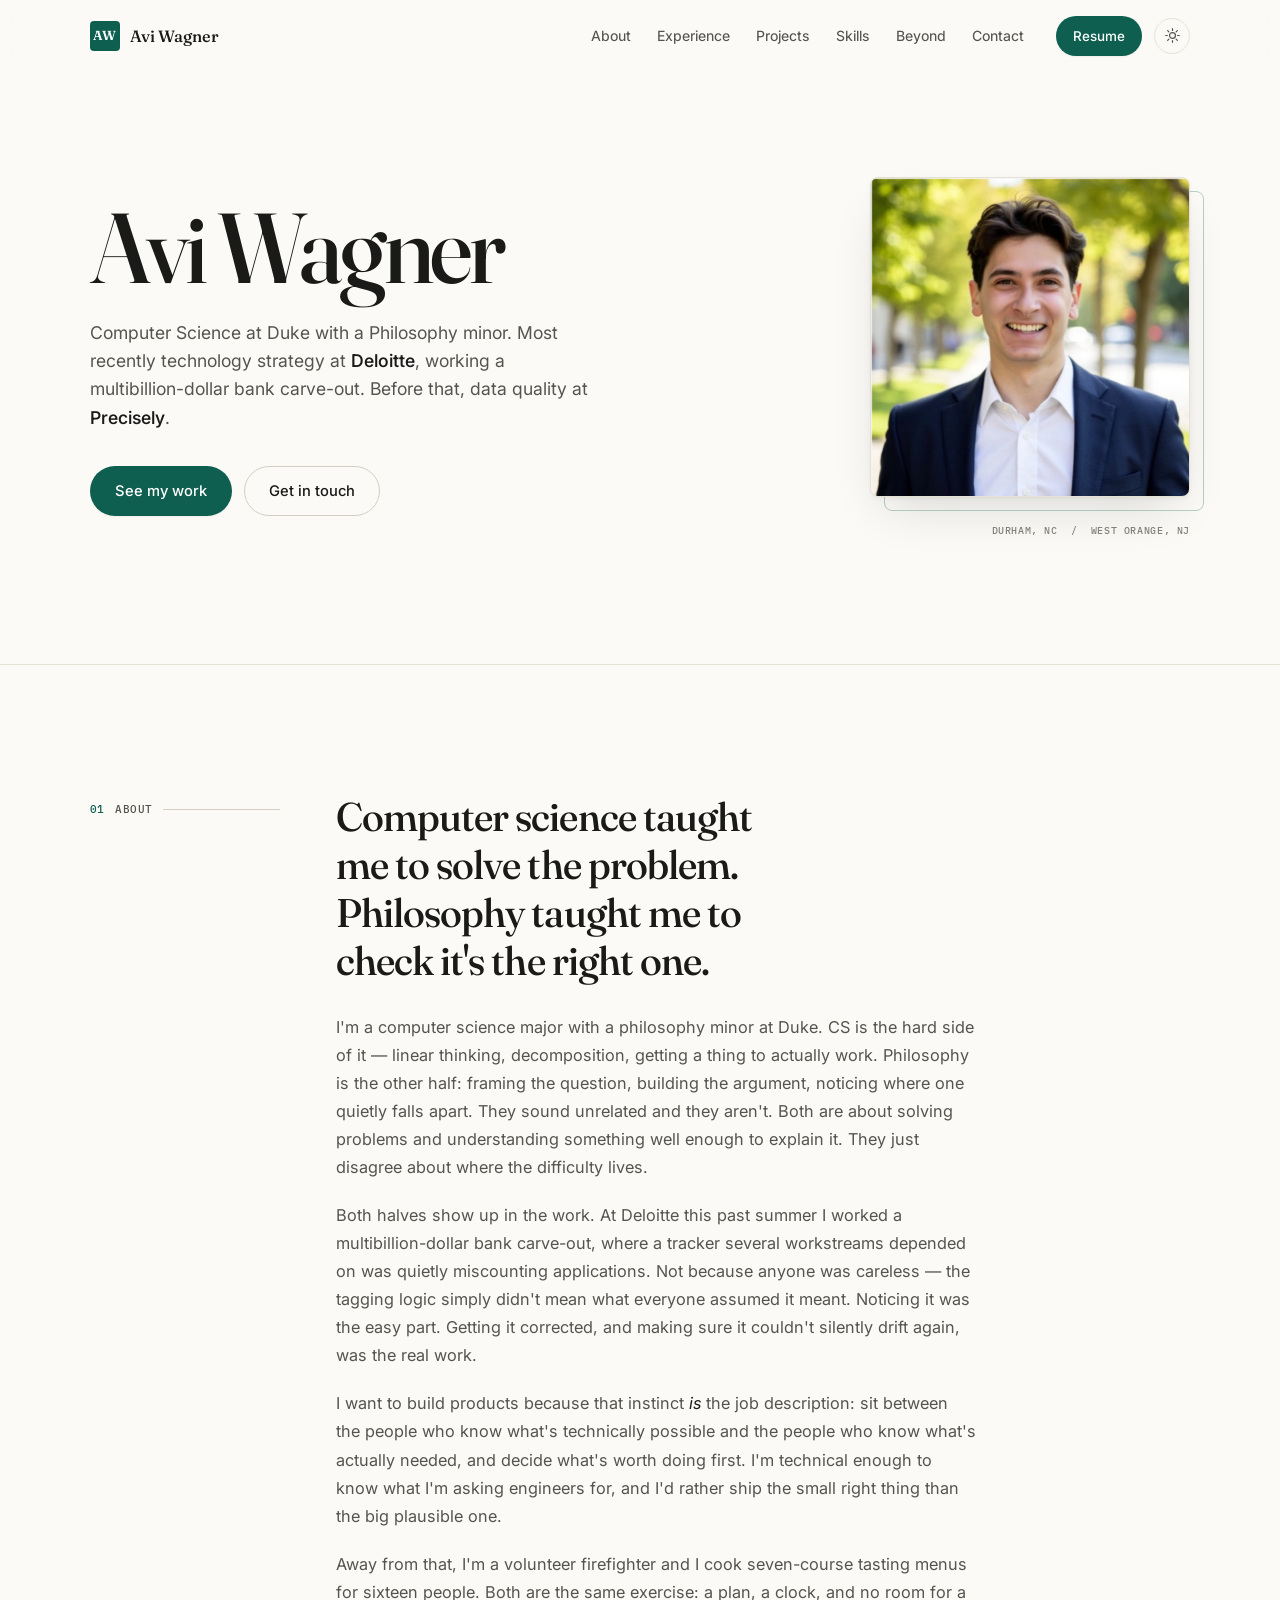
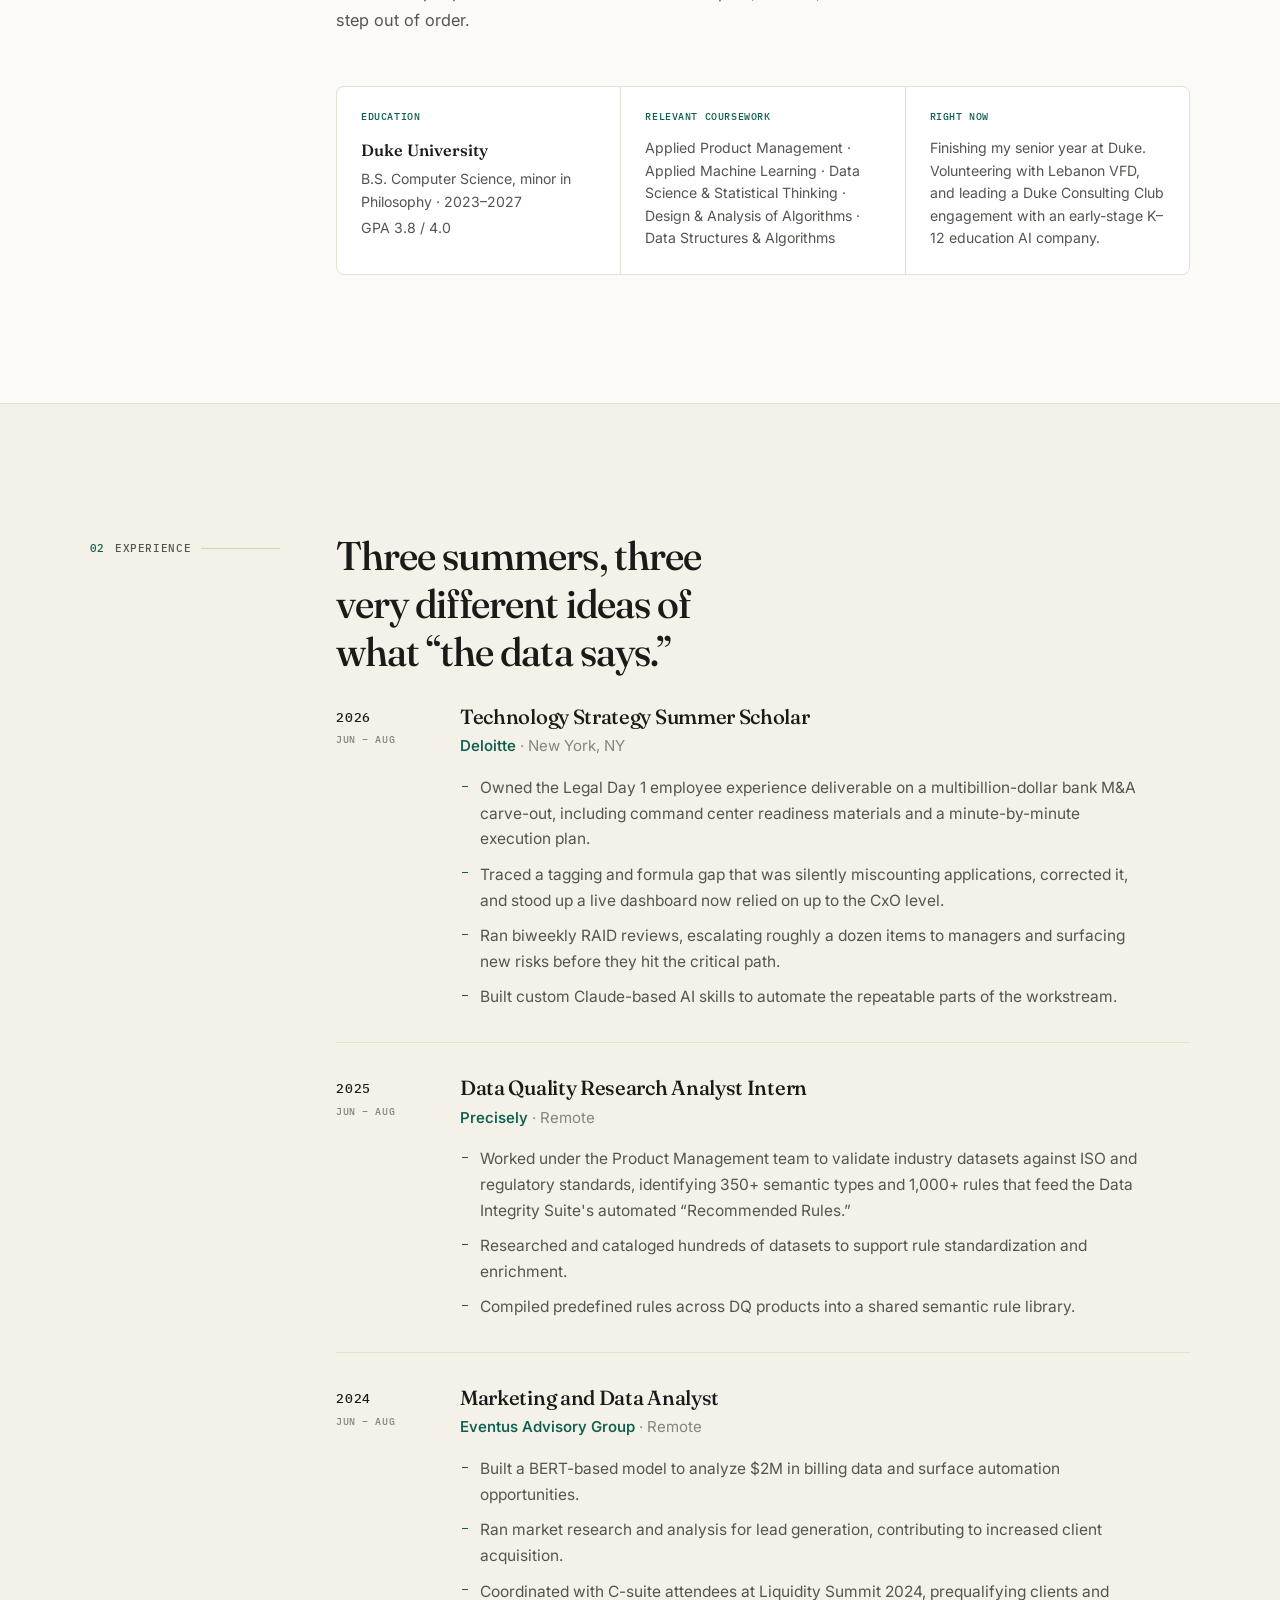
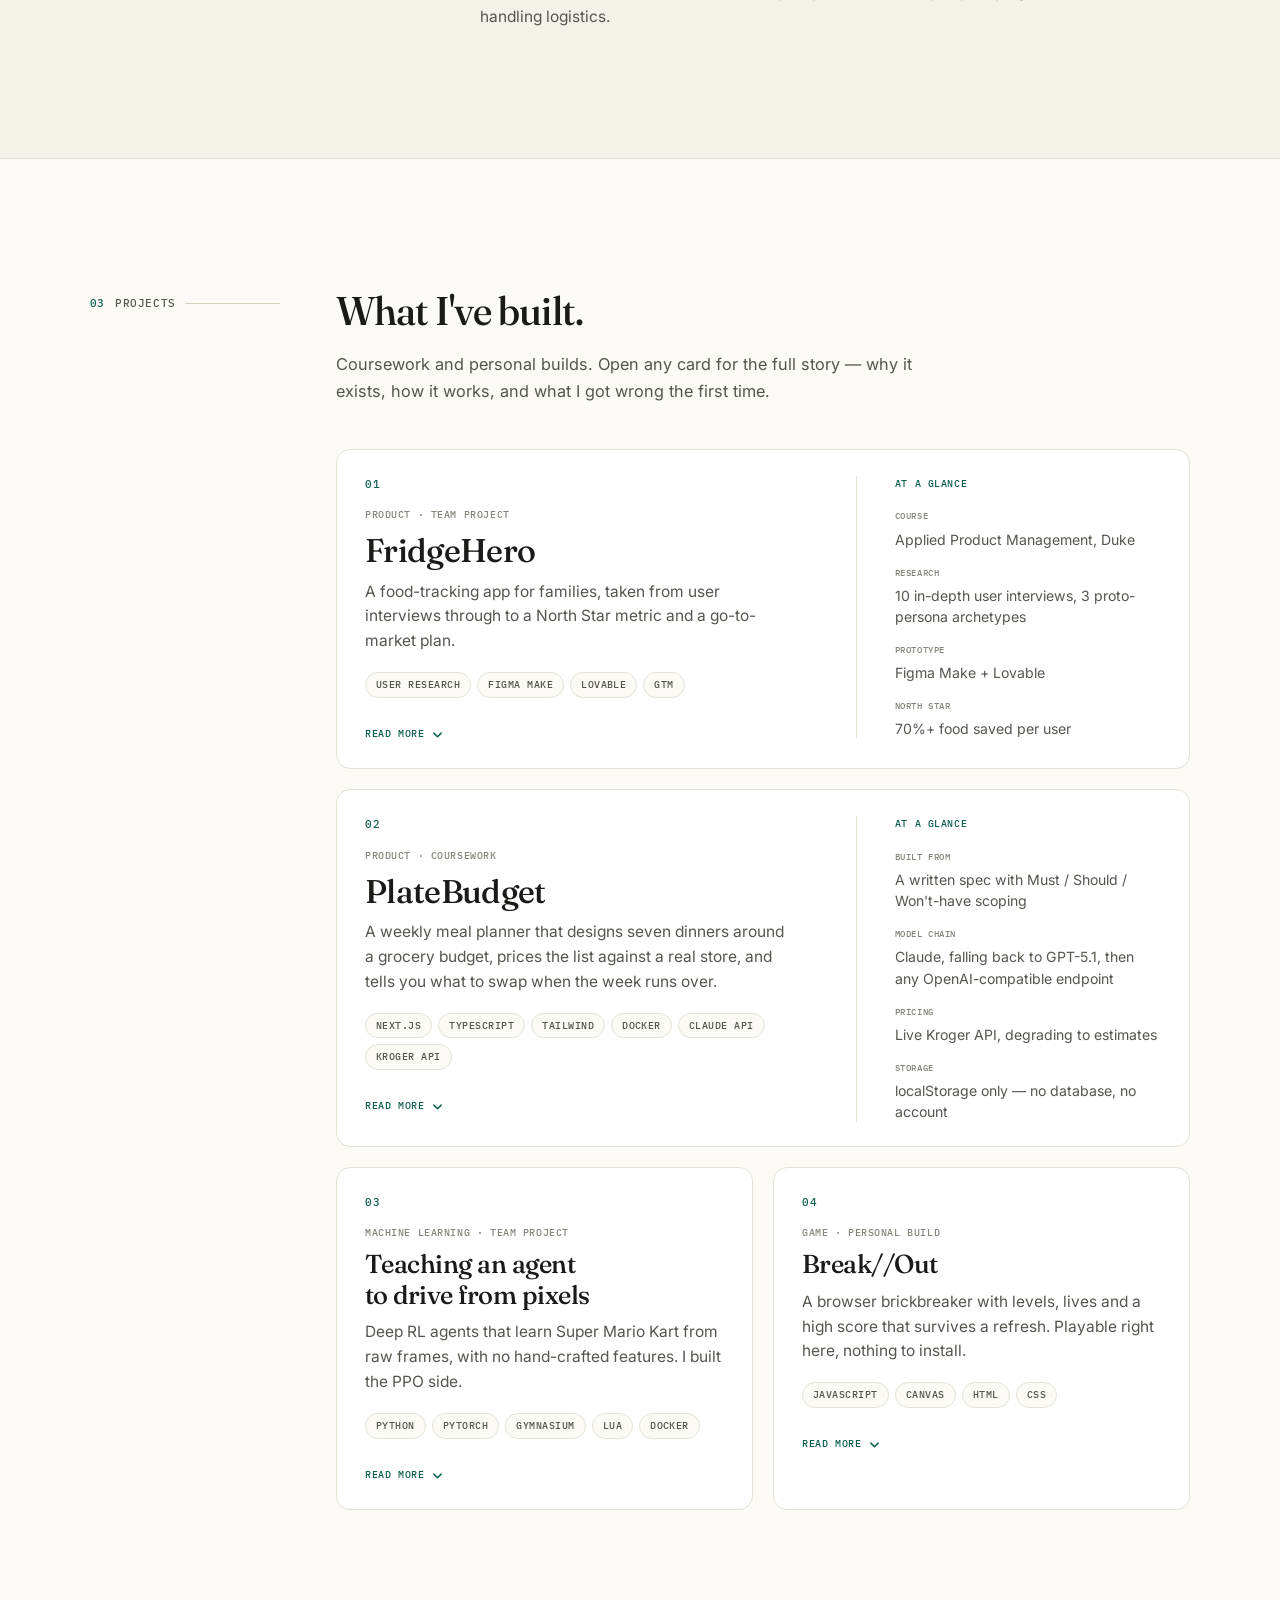
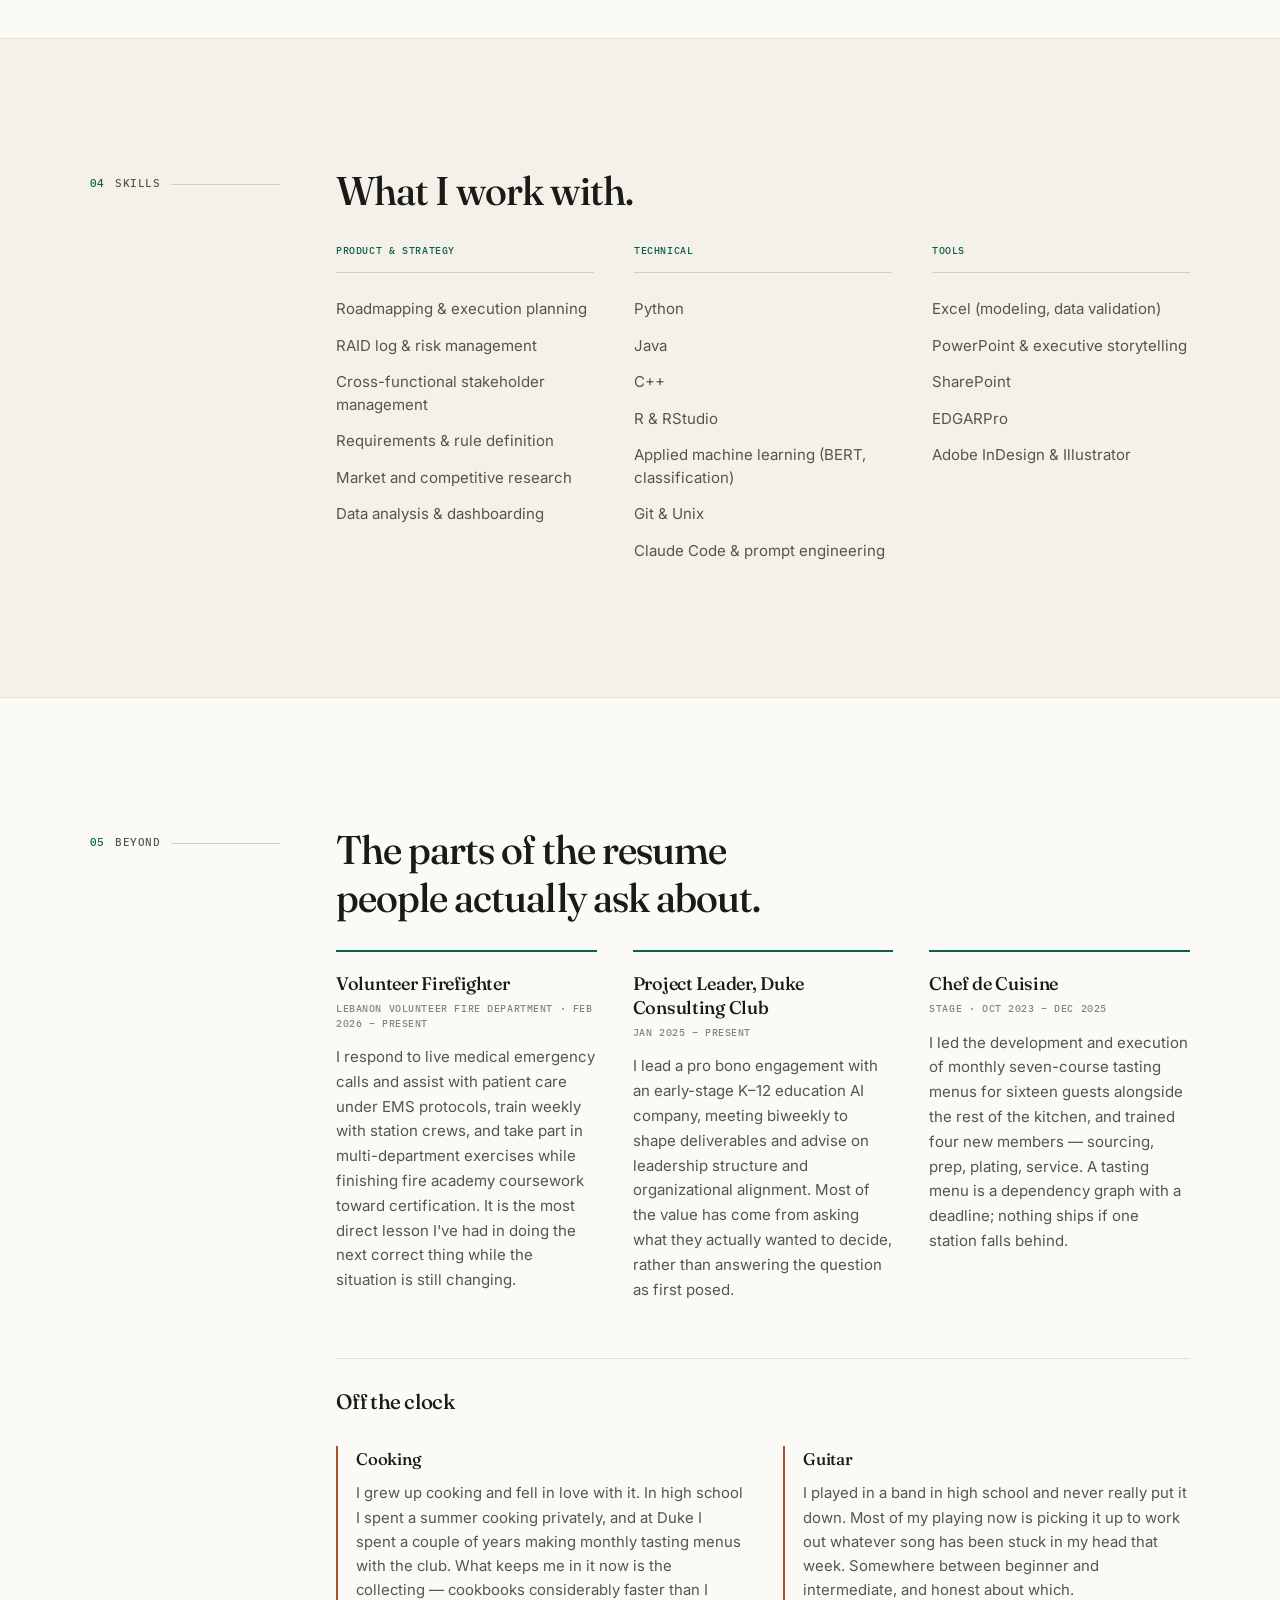
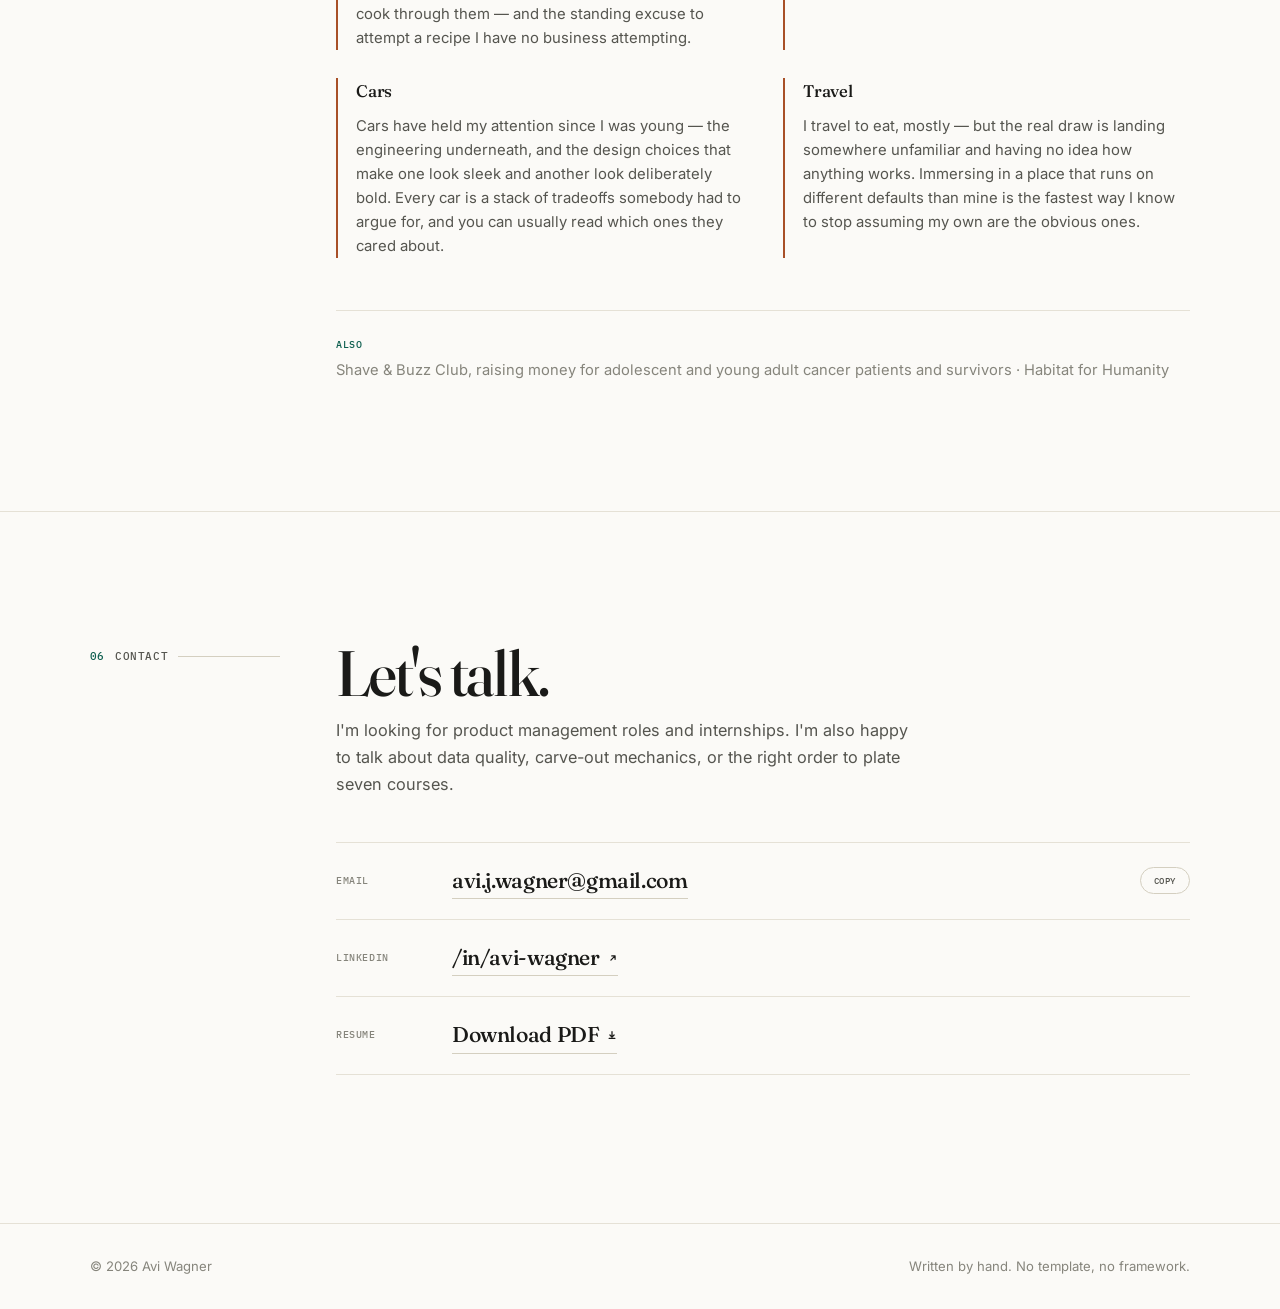
==== index.html @ 4cbae3c8 "Add PlateBudget as a second feature card; plainer projects heading PlateBudget is written copy only " ====
<!DOCTYPE html>
<html lang="en">

<head>
    <meta charset="UTF-8" />
    <meta name="viewport" content="width=device-width, initial-scale=1.0, viewport-fit=cover" />
    <title>Avi Wagner — Product</title>
    <meta name="description" content="Avi Wagner — Computer Science at Duke, Philosophy minor. Technology strategy at Deloitte, data quality at Precisely. Looking for product management roles." />

    <meta property="og:type" content="website" />
    <meta property="og:title" content="Avi Wagner — Product" />
    <meta property="og:description" content="Computer Science at Duke, Philosophy minor. Technology strategy at Deloitte, data quality at Precisely. Looking for product management roles." />
    <meta name="twitter:card" content="summary_large_image" />

    <link rel="icon" href="data:image/svg+xml,%3Csvg xmlns='http://www.w3.org/2000/svg' viewBox='0 0 100 100'%3E%3Crect width='100' height='100' rx='22' fill='%230E5F4F'/%3E%3Ctext x='50' y='67' font-size='48' font-family='Georgia,serif' font-weight='600' fill='%23FBFAF7' text-anchor='middle'%3EAW%3C/text%3E%3C/svg%3E"
    />

    <link rel="preconnect" href="https://fonts.googleapis.com">
    <link rel="preconnect" href="https://fonts.gstatic.com" crossorigin>
    <link href="https://fonts.googleapis.com/css2?family=Fraunces:opsz,wght@9..144,400..600&family=IBM+Plex+Mono:wght@400;500&family=Inter:wght@400..600&display=swap" rel="stylesheet">
    <link rel="stylesheet" href="styles.css" />

    <script>
        /* Set theme before first paint so there is no flash. */
        (function() {
            document.documentElement.classList.add('js');
            try {
                var t = localStorage.getItem('theme');
                if (t === 'dark' || t === 'light') document.documentElement.setAttribute('data-theme', t);
            } catch (e) {}
        })();
    </script>
</head>

<body>

    <a class="skip-link" href="#main">Skip to content</a>

    <header class="site-header" id="siteHeader">
        <nav class="nav container" aria-label="Primary">
            <a href="#top" class="nav-logo">
                <span class="nav-logo-mark">AW</span>
                <span class="nav-logo-name">Avi Wagner</span>
            </a>

            <button class="nav-toggle" id="navToggle" aria-label="Open navigation" aria-expanded="false" aria-controls="navPanel">
      <span></span><span></span>
    </button>

            <div class="nav-panel" id="navPanel">
                <ul class="nav-links">
                    <li><a href="#about" class="nav-link">About</a></li>
                    <li><a href="#experience" class="nav-link">Experience</a></li>
                    <li><a href="#projects" class="nav-link">Projects</a></li>
                    <li><a href="#skills" class="nav-link">Skills</a></li>
                    <li><a href="#beyond" class="nav-link">Beyond</a></li>
                    <li><a href="#contact" class="nav-link">Contact</a></li>
                </ul>
                <div class="nav-actions">
                    <a href="assets/resume/Avi_Wagner_Resume.pdf" class="btn btn-solid btn-sm">Resume</a>
                    <button class="theme-toggle" id="themeToggle" aria-label="Switch to dark theme" title="Switch theme">
          <svg class="icon-sun" viewBox="0 0 24 24" aria-hidden="true" width="17" height="17">
            <circle cx="12" cy="12" r="4.2"/>
            <g stroke-linecap="round"><path d="M12 2.4v2.4M12 19.2v2.4M2.4 12h2.4M19.2 12h2.4M5.2 5.2l1.7 1.7M17.1 17.1l1.7 1.7M18.8 5.2l-1.7 1.7M6.9 17.1l-1.7 1.7"/></g>
          </svg>
          <svg class="icon-moon" viewBox="0 0 24 24" aria-hidden="true" width="17" height="17">
            <path d="M20.4 14.2A8.6 8.6 0 0 1 9.8 3.6a8.6 8.6 0 1 0 10.6 10.6z"/>
          </svg>
        </button>
                </div>
            </div>
        </nav>
    </header>

    <main id="main">

        <!-- ============ HERO ============ -->
        <section class="hero" id="top">
            <div class="container">
                <div class="hero-grid">

                    <div class="hero-text">

                        <h1 class="hero-name reveal">Avi&nbsp;Wagner</h1>

                        <p class="hero-sub reveal">
                            Computer Science at Duke with a Philosophy minor. Most recently technology strategy at
                            <strong>Deloitte</strong>, working a multibillion-dollar bank carve-out. Before that, data quality at <strong>Precisely</strong>.
                        </p>

                        <div class="hero-actions reveal">
                            <a href="#projects" class="btn btn-solid">See my work</a>
                            <a href="#contact" class="btn btn-ghost">Get in touch</a>
                        </div>
                    </div>

                    <div class="hero-portrait reveal">
                        <figure class="portrait">
                            <img id="portraitImg" src="assets/img/avi.jpg" alt="Portrait of Avi Wagner" width="800" height="800" />
                            <div class="portrait-fallback" aria-hidden="true"><span>AW</span></div>
                        </figure>
                        <p class="portrait-caption">Durham, NC &nbsp;/&nbsp; West Orange, NJ</p>
                    </div>

                </div>
            </div>
        </section>

        <!-- ============ 01 ABOUT ============ -->
        <section id="about" class="section">
            <div class="container section-grid">
                <div class="rail">
                    <p class="rail-label"><span class="rail-num">01</span> About</p>
                </div>

                <div class="section-body">
                    <h2 class="section-title reveal">Computer science taught me to solve the problem. Philosophy taught me to check it's the right one.</h2>

                    <div class="prose reveal">
                        <p>
                                I'm a computer science major with a philosophy minor at Duke. CS is the hard side of
                                it &mdash; linear thinking, decomposition, getting a thing to actually work.
                                Philosophy is the other half: framing the question, building the argument, noticing
                                where one quietly falls apart. They sound unrelated and they aren't. Both are about
                                solving problems and understanding something well enough to explain it. They just
                                disagree about where the difficulty lives.
                            </p>
                        <p>
                            Both halves show up in the work. At Deloitte this past summer I worked a multibillion-dollar bank carve-out, where a tracker several workstreams depended on was quietly miscounting applications. Not because anyone was careless &mdash; the tagging
                            logic simply didn't mean what everyone assumed it meant. Noticing it was the easy part. Getting it corrected, and making sure it couldn't silently drift again, was the real work.
                        </p>
                        <p>
                            I want to build products because that instinct <em>is</em> the job description: sit between the people who know what's technically possible and the people who know what's actually needed, and decide what's worth doing first.
                            I'm technical enough to know what I'm asking engineers for, and I'd rather ship the small right thing than the big plausible one.
                        </p>
                        <p>
                            Away from that, I'm a volunteer firefighter and I cook seven-course tasting menus for sixteen people. Both are the same exercise: a plan, a clock, and no room for a step out of order.
                        </p>
                    </div>

                    <div class="facts reveal">
                        <div class="fact">
                            <p class="fact-key">Education</p>
                            <p class="fact-value">Duke University</p>
                            <p class="fact-note">B.S. Computer Science, minor in Philosophy &middot; 2023&ndash;2027</p>
                            <p class="fact-note">GPA 3.8 / 4.0</p>
                        </div>
                        <div class="fact">
                            <p class="fact-key">Relevant coursework</p>
                            <p class="fact-note">Applied Product Management &middot; Applied Machine Learning &middot; Data Science &amp; Statistical Thinking &middot; Design &amp; Analysis of Algorithms &middot; Data Structures &amp; Algorithms</p>
                        </div>
                        <div class="fact">
                            <p class="fact-key">Right now</p>
                            <p class="fact-note">Finishing my senior year at Duke. Volunteering with Lebanon VFD, and leading a Duke Consulting Club engagement with an early-stage K&ndash;12 education AI company.</p>
                        </div>
                    </div>
                </div>
            </div>
        </section>

        <!-- ============ 02 EXPERIENCE ============ -->
        <section id="experience" class="section section-alt">
            <div class="container section-grid">
                <div class="rail">
                    <p class="rail-label"><span class="rail-num">02</span> Experience</p>
                </div>

                <div class="section-body">
                    <h2 class="section-title reveal">Three summers, three very different ideas of what &ldquo;the data says.&rdquo;</h2>

                    <ol class="roles">
                        <li class="role reveal">
                            <div class="role-meta">
                                <span class="role-years">2026</span>
                                <span class="role-span">Jun &ndash; Aug</span>
                            </div>
                            <div class="role-body">
                                <h3 class="role-title">Technology Strategy Summer Scholar</h3>
                                <p class="role-org">Deloitte <span class="role-loc">New York, NY</span></p>
                                <ul class="role-points">
                                    <li>Owned the Legal Day 1 employee experience deliverable on a multibillion-dollar bank M&amp;A carve-out, including command center readiness materials and a minute-by-minute execution plan.</li>
                                    <li>Traced a tagging and formula gap that was silently miscounting applications, corrected it, and stood up a live dashboard now relied on up to the CxO level.</li>
                                    <li>Ran biweekly RAID reviews, escalating roughly a dozen items to managers and surfacing new risks before they hit the critical path.</li>
                                    <li>Built custom Claude-based AI skills to automate the repeatable parts of the workstream.</li>
                                </ul>
                            </div>
                        </li>

                        <li class="role reveal">
                            <div class="role-meta">
                                <span class="role-years">2025</span>
                                <span class="role-span">Jun &ndash; Aug</span>
                            </div>
                            <div class="role-body">
                                <h3 class="role-title">Data Quality Research Analyst Intern</h3>
                                <p class="role-org">Precisely <span class="role-loc">Remote</span></p>
                                <ul class="role-points">
                                    <li>Worked under the Product Management team to validate industry datasets against ISO and regulatory standards, identifying 350+ semantic types and 1,000+ rules that feed the Data Integrity Suite's automated &ldquo;Recommended
                                        Rules.&rdquo;</li>
                                    <li>Researched and cataloged hundreds of datasets to support rule standardization and enrichment.</li>
                                    <li>Compiled predefined rules across DQ products into a shared semantic rule library.</li>
                                </ul>
                            </div>
                        </li>

                        <li class="role reveal">
                            <div class="role-meta">
                                <span class="role-years">2024</span>
                                <span class="role-span">Jun &ndash; Aug</span>
                            </div>
                            <div class="role-body">
                                <h3 class="role-title">Marketing and Data Analyst</h3>
                                <p class="role-org">Eventus Advisory Group <span class="role-loc">Remote</span></p>
                                <ul class="role-points">
                                    <li>Built a BERT-based model to analyze $2M in billing data and surface automation opportunities.</li>
                                    <li>Ran market research and analysis for lead generation, contributing to increased client acquisition.</li>
                                    <li>Coordinated with C-suite attendees at Liquidity Summit 2024, prequalifying clients and handling logistics.</li>
                                </ul>
                            </div>
                        </li>
                    </ol>
                </div>
            </div>
        </section>

        <!-- ============ 03 PROJECTS ============ -->
        <section id="projects" class="section">
            <div class="container section-grid">
                <div class="rail">
                    <p class="rail-label"><span class="rail-num">03</span> Projects</p>
                </div>

                <div class="section-body">
                    <h2 class="section-title reveal">What I've built.</h2>
                    <p class="section-intro reveal">
                        Coursework and personal builds. Open any card for the full story &mdash; why it exists, how it works, and what I got wrong the first time.
                    </p>

                    <div class="project-grid">

                        <!-- ============ 01 · FRIDGEHERO ============ -->
                        <details class="project is-feature reveal">
                            <summary class="project-head">
                                <div class="project-headline">
                                    <span class="project-num">01</span>
                                    <span class="project-kind">Product &middot; Team project</span>
                                    <h3 class="project-title">FridgeHero</h3>
                                    <p class="project-line">A food-tracking app for families, taken from user interviews through to a North Star metric and a go-to-market plan.</p>
                                    <span class="project-tags">
                                        <span class="tag">User research</span><span class="tag">Figma Make</span><span class="tag">Lovable</span><span class="tag">GTM</span>
                                    </span>
                                    <span class="project-more"><span class="more-label"></span> <svg viewBox="0 0 12 12" width="11" height="11" aria-hidden="true"><path d="M2 4.5 6 8.5 10 4.5"/></svg></span>
                                </div>
                                <div class="project-glance">
                                    <p class="glance-head">At a glance</p>
                                    <dl class="glance">
                                        <dt>Course</dt><dd>Applied Product Management, Duke</dd>
                                        <dt>Research</dt><dd>10 in-depth user interviews, 3 proto-persona archetypes</dd>
                                        <dt>Prototype</dt><dd>Figma Make + Lovable</dd>
                                        <dt>North Star</dt><dd>70%+ food saved per user</dd>
                                    </dl>
                                </div>
                            </summary>

                            <div class="project-detail">
                                <div class="prose">
                                    <p>American households throw out 30&ndash;40% of the food they buy &mdash; about $2,900 a year for a family of four. The reason isn't that people don't care. It's that a fridge has no interface. You can't see what's in it, when it expires, or what you already bought last week.</p>
                                    <p>We ran ten in-depth user interviews and mapped three proto-persona archetypes before designing anything. That pointed at Jessica: 34, two kids, full-time job, the primary grocery shopper in her household. Mothers are the primary shopper in roughly 80% of households and families with kids waste the most food per capita, so she had both the highest waste and the strongest financial reason to change.</p>
                                    <p>Mapping her food lifecycle across five stages surfaced two pain points worth building for: <strong>over-purchasing</strong> (buying &ldquo;just in case,&rdquo; swayed by bulk deals, no visibility into current stock) and <strong>no visibility</strong> (forgetting what's in the fridge, buying duplicates, no expiration tracking). One interview line stuck with us &mdash; &ldquo;I'll forget about having a food item, so it might be hidden in the fridge, and I just don't see it.&rdquo;</p>
                                    <p>The product answers those directly: a receipt scanner so tracking costs no effort, a food tracker she checks before shopping, expiry reminders, AI recipes that use what's about to go bad, and a stats page showing the money and waste she's avoided.</p>
                                </div>

                                <div class="kpi-strip">
                                    <p class="kpi-head">Metrics we'd hold ourselves to</p>
                                    <ul class="kpis">
                                        <li><span class="kpi-v">70%+</span><span class="kpi-k">Food saved per user &mdash; North Star</span></li>
                                        <li><span class="kpi-v">10K</span><span class="kpi-k">Weekly active users by month 6</span></li>
                                        <li><span class="kpi-v">40%</span><span class="kpi-k">D7 retention</span></li>
                                        <li><span class="kpi-v">$40</span><span class="kpi-k">Saved per user per month</span></li>
                                    </ul>
                                </div>

                                <div class="prose">
                                    <p>Monetization is freemium &mdash; core tracking free, with premium analytics, meal planning, family sharing and grocery integrations. Acquisition targets where the persona already is: parent groups on Facebook and Instagram, mom and parent influencers, coupon and meal-planning communities, and grocery-adjacent touchpoints.</p>
                                    <p class="note">Built with two teammates for Applied Product Management at Duke. We split the work by phase rather than by function, so all three of us had a hand in the research, the product decisions and the deck.</p>
                                </div>

                                <div class="project-links">
                                    <!-- TODO(Avi): if github.com/awagner8/food-waste-app is FridgeHero's build,
                                         add a second link here — but brand the repo first. Right now its
                                         title tag says "Lovable App" and its README says "TODO: Document
                                         your project here", which reads worse than no link at all. -->
                                    <a href="assets/projects/FridgeHero_Presentation_Final.pdf" target="_blank" rel="noopener" class="link-out">Full deck (PDF) <svg viewBox="0 0 12 12" width="10" height="10" aria-hidden="true"><path d="M3.5 8.5 8.5 3.5M4.5 3.5h4v4"/></svg></a>
                                </div>
                            </div>
                        </details>

                        <!-- ============ 02 · PLATEBUDGET ============ -->
                        <details class="project is-feature reveal">
                            <summary class="project-head">
                                <div class="project-headline">
                                    <span class="project-num">02</span>
                                    <span class="project-kind">Product &middot; Coursework</span>
                                    <h3 class="project-title">PlateBudget</h3>
                                    <p class="project-line">A weekly meal planner that designs seven dinners around a grocery budget, prices the list against a real store, and tells you what to swap when the week runs over.</p>
                                    <span class="project-tags">
                                        <span class="tag">Next.js</span><span class="tag">TypeScript</span><span class="tag">Tailwind</span><span class="tag">Docker</span><span class="tag">Claude API</span><span class="tag">Kroger API</span>
                                    </span>
                                    <span class="project-more"><span class="more-label"></span> <svg viewBox="0 0 12 12" width="11" height="11" aria-hidden="true"><path d="M2 4.5 6 8.5 10 4.5"/></svg></span>
                                </div>

                                <div class="project-glance">
                                    <p class="glance-head">At a glance</p>
                                    <dl class="glance">
                                        <dt>Built from</dt><dd>A written spec with Must / Should / Won't-have scoping</dd>
                                        <dt>Model chain</dt><dd>Claude, falling back to GPT-5.1, then any OpenAI-compatible endpoint</dd>
                                        <dt>Pricing</dt><dd>Live Kroger API, degrading to estimates</dd>
                                        <dt>Storage</dt><dd>localStorage only &mdash; no database, no account</dd>
                                    </dl>
                                </div>
                            </summary>

                            <div class="project-detail">
                                <div class="prose">
                                    <p>You tell it what you like, what you can spend, and how many people you're feeding. It designs seven dinners that <em>deliberately share ingredients</em>, consolidates them into one shopping list, prices that list against your actual Harris Teeter, and if the week runs over budget it proposes specific swaps to get back under.</p>
                                    <p>The decision I'd defend hardest is showing the budget as a <strong>range rather than a number</strong>, and widening that range as more of the list falls back to estimated prices. A single total would look more authoritative and be less true. A mostly-estimated week should not present the same confidence as a fully-priced one, so the interface makes its own uncertainty visible instead of hiding it behind a tidy figure.</p>
                                    <p>Everything is a fallback chain. The model chain runs Claude first, then GPT-5.1, then any OpenAI-compatible endpoint, all sharing byte-identical prompts and one Zod schema so the output shape can't drift between providers. The Kroger price provider never throws &mdash; missing credentials, no store near your ZIP, no product match, a timeout, a 5xx all resolve to &ldquo;no quote for this item&rdquo; and fall through to estimates. The consequence is the one I wanted: the app is fully usable before you have any store credentials at all.</p>
                                    <p>Ingredient matching is where I made a deliberately narrow choice. Words like <em>ground</em>, <em>dried</em>, <em>frozen</em>, <em>diced</em> are specifically <strong>not</strong> stripped during matching, because ground beef is not beef and a can of diced tomatoes is not a fresh tomato. Being cleverer there would have produced a shorter list and a wrong one.</p>
                                    <p>My favourite bug: Harris Teeter's chain code in Kroger's Locations API is <code>HART</code>, not <code>HARRISTEETER</code>. The wrong value isn't rejected &mdash; it returns <code>200</code> with zero stores. So the store picker silently empties, every price quietly falls back to an estimate, and nothing anywhere reports an error. A success response that means failure is the same shape of problem as the miscounting tracker I found at Deloitte, and I seem to keep finding them.</p>
                                    <p>The README carries a known-limitations section naming the ways the estimate is wrong, including that unreconcilable pack sizes are priced as a single package and therefore bias the budget <em>low</em>. I'd rather ship a number with its error bars stated than one that looks clean.</p>
                                    <!-- TODO(Avi): this has no public link because the repo lives on Duke's
                                         internal GitLab (CompSci 390). Two options, both yours to make:
                                           1. Deploy a demo to Vercel — it works without store credentials,
                                              so a no-key deployment still demonstrates the whole flow.
                                           2. Mirror to public GitHub — but check the course policy on
                                              publishing coursework before you do.
                                         A screenshot or two would also carry this card a long way. -->
                                </div>

                                <p class="note">Coursework for CompSci 390 at Duke. The source lives on Duke's internal GitLab, so there's no public link yet &mdash; happy to walk through the code or demo it live.</p>
                            </div>
                        </details>

                        <!-- ============ 02 · MARIO KART RL ============ -->
                        <details class="project reveal">
                            <summary class="project-head">
                                <div class="project-headline">
                                    <span class="project-num">03</span>
                                    <span class="project-kind">Machine learning &middot; Team project</span>
                                    <h3 class="project-title">Teaching an agent to drive from pixels</h3>
                                    <p class="project-line">Deep RL agents that learn Super Mario Kart from raw frames, with no hand-crafted features. I built the PPO side.</p>
                                    <span class="project-tags">
                                        <span class="tag">Python</span><span class="tag">PyTorch</span><span class="tag">Gymnasium</span><span class="tag">Lua</span><span class="tag">Docker</span>
                                    </span>
                                    <span class="project-more"><span class="more-label"></span> <svg viewBox="0 0 12 12" width="11" height="11" aria-hidden="true"><path d="M2 4.5 6 8.5 10 4.5"/></svg></span>
                                </div>
                            </summary>

                            <div class="project-detail">
                                <div class="prose">
                                    <p>The question was whether an agent could learn to drive from nothing but the pixels on screen, and how two very different algorithms compare when you do. We wrote a Deep Q-Network and Proximal Policy Optimization from scratch rather than importing them, ran both on two tracks, and benchmarked them against each other.</p>
                                    <p>I owned the PPO agent &mdash; actor-critic, generalized advantage estimation, the clipped surrogate objective, and entropy scheduling &mdash; along with every PPO training run and the evaluation and plotting pipeline the whole comparison rests on. My teammate built the DQN, the Gymnasium wrappers, and the Lua reward integration that pulls checkpoint progress straight out of game RAM.</p>
                                    <p>The interesting part wasn't the algorithms, it was the reward function. Our first design terminated episodes on collision, and the agents figured out they could idle next to a wall to farm episode length without ever driving. Switching to progress-based termination improved throughput roughly tenfold. Log-transforming rewards was what finally stabilized PPO training.</p>
                                    <p>DQN won by a wide margin on raw return &mdash; 7,789 against PPO's 338 &mdash; because experience replay let it revisit the rare lap-completion events that PPO saw once and moved past. But on a track it had never seen, DQN transferred poorly while PPO held about 55% of its return. The headline number and the useful number pointed in opposite directions, which is the finding I'd actually defend.</p>
                                    <p>We catalogued four distinct failure modes, including &ldquo;replay buffer collapse&rdquo; &mdash; once the buffer fills with only perfect runs, the agent forgets how to recover from a mistake.</p>
                                </div>

                                <div class="project-links">
                                    <!-- After forking, change this to https://github.com/awagner8/MarioKart -->
                                    <a href="https://github.com/T-McLeod/MarioKart" target="_blank" rel="noopener" class="link-out">Source on GitHub <svg viewBox="0 0 12 12" width="10" height="10" aria-hidden="true"><path d="M3.5 8.5 8.5 3.5M4.5 3.5h4v4"/></svg></a>
                                </div>
                            </div>
                        </details>

                        <!-- ============ 03 · BREAK//OUT ============ -->
                        <details class="project reveal">
                            <summary class="project-head">
                                <div class="project-headline">
                                    <span class="project-num">04</span>
                                    <span class="project-kind">Game &middot; Personal build</span>
                                    <h3 class="project-title">Break//Out</h3>
                                    <p class="project-line">A browser brickbreaker with levels, lives and a high score that survives a refresh. Playable right here, nothing to install.</p>
                                    <span class="project-tags">
                                        <span class="tag">JavaScript</span><span class="tag">Canvas</span><span class="tag">HTML</span><span class="tag">CSS</span>
                                    </span>
                                    <span class="project-more"><span class="more-label"></span> <svg viewBox="0 0 12 12" width="11" height="11" aria-hidden="true"><path d="M2 4.5 6 8.5 10 4.5"/></svg></span>
                                </div>
                            </summary>

                            <div class="project-detail">
                                <div class="prose">
                                    <p>I wanted to find out how much of a game being fun comes from features and how much comes from tuning. The answer is mostly tuning. Brickbreaker is a deliberately small target &mdash; a paddle, a ball, a grid &mdash; which makes it a good place to test that, because there is nowhere to hide behind scope.</p>
                                    <p>It runs on a canvas render loop with paddle physics, brick grids that rebuild per level, lives, pause, and a best score kept in <code>localStorage</code> so it persists between sessions. The ball's angle off the paddle depends on where it hits, which is the single change that made it feel like a game rather than a physics demo.</p>
                                    <p>The bug worth mentioning: after you lost a life, there was no way to relaunch the ball. The game still rendered, the HUD still updated, everything <em>looked</em> alive &mdash; it was simply unplayable from that point on. You only catch it by deliberately losing, which is not what you do when you are testing something you just built and want to work.</p>
                                    <p>That is the same failure I keep meeting in professional work: the happy path is fine, and the thing nobody exercises is quietly broken. I fixed it, and then I stopped &mdash; it is a finished toy rather than a finished product, and I would rather say so than pretend otherwise.</p>
                                    <!-- TODO(Avi): decide how you want to describe the build. If you specced
                                         and directed this with AI assistance, say that plainly — for a PM
                                         application that is a feature, not a confession. What you should not
                                         do is leave it ambiguous and get asked about it in an interview. -->
                                </div>

                                <div class="project-links">
                                    <a href="assets/projects/breakout/" target="_blank" rel="noopener" class="link-out">Play it <svg viewBox="0 0 12 12" width="10" height="10" aria-hidden="true"><path d="M3.5 8.5 8.5 3.5M4.5 3.5h4v4"/></svg></a>
                                </div>
                            </div>
                        </details>

                    </div>
                </div>
            </div>
        </section>

        <!-- ============ 04 SKILLS ============ -->
        <section id="skills" class="section section-alt">
            <div class="container section-grid">
                <div class="rail">
                    <p class="rail-label"><span class="rail-num">04</span> Skills</p>
                </div>

                <div class="section-body">
                    <h2 class="section-title reveal">What I work with.</h2>

                    <div class="skills">
                        <div class="skill-col reveal">
                            <h3 class="skill-head">Product &amp; strategy</h3>
                            <ul class="skill-list">
                                <li>Roadmapping &amp; execution planning</li>
                                <li>RAID log &amp; risk management</li>
                                <li>Cross-functional stakeholder management</li>
                                <li>Requirements &amp; rule definition</li>
                                <li>Market and competitive research</li>
                                <li>Data analysis &amp; dashboarding</li>
                            </ul>
                        </div>

                        <div class="skill-col reveal">
                            <h3 class="skill-head">Technical</h3>
                            <ul class="skill-list">
                                <li>Python</li>
                                <li>Java</li>
                                <li>C++</li>
                                <li>R &amp; RStudio</li>
                                <li>Applied machine learning (BERT, classification)</li>
                                <li>Git &amp; Unix</li>
                                <li>Claude Code &amp; prompt engineering</li>
                            </ul>
                        </div>

                        <div class="skill-col reveal">
                            <h3 class="skill-head">Tools</h3>
                            <ul class="skill-list">
                                <li>Excel (modeling, data validation)</li>
                                <li>PowerPoint &amp; executive storytelling</li>
                                <li>SharePoint</li>
                                <li>EDGARPro</li>
                                <li>Adobe InDesign &amp; Illustrator</li>
                            </ul>
                        </div>
                    </div>
                </div>
            </div>
        </section>

        <!-- ============ 05 BEYOND ============ -->
        <section id="beyond" class="section">
            <div class="container section-grid">
                <div class="rail">
                    <p class="rail-label"><span class="rail-num">05</span> Beyond</p>
                </div>

                <div class="section-body">
                    <h2 class="section-title reveal">The parts of the resume people actually ask about.</h2>

                    <div class="beyond">
                        <article class="beyond-item reveal">
                            <h3>Volunteer Firefighter</h3>
                            <p class="beyond-meta">Lebanon Volunteer Fire Department &middot; Feb 2026 &ndash; Present</p>
                            <p>
                                I respond to live medical emergency calls and assist with patient care under EMS protocols, train weekly with station crews, and take part in multi-department exercises while finishing fire academy coursework toward certification. It is the most direct
                                lesson I've had in doing the next correct thing while the situation is still changing.
                            </p>
                        </article>

                        <article class="beyond-item reveal">
                            <h3>Project Leader, Duke Consulting Club</h3>
                            <p class="beyond-meta">Jan 2025 &ndash; Present</p>
                            <p>
                                I lead a pro bono engagement with an early-stage K&ndash;12 education AI company, meeting biweekly to shape deliverables and advise on leadership structure and organizational alignment. Most of the value has come from asking what they actually wanted to decide, rather than answering
                                the question as first posed.
                            </p>
                        </article>

                        <article class="beyond-item reveal">
                            <h3>Chef de Cuisine</h3>
                            <p class="beyond-meta">Stage &middot; Oct 2023 &ndash; Dec 2025</p>
                            <p>
                                I led the development and execution of monthly seven-course tasting menus for sixteen guests
                                alongside the rest of the kitchen, and trained four new members &mdash; sourcing, prep,
                                plating, service. A tasting menu is a dependency graph with a deadline; nothing ships if
                                one station falls behind.
                            </p>
                        </article>
                    </div>

                    <h3 class="sub-head reveal">Off the clock</h3>

                    <div class="passions">
                        <!-- TODO(Avi): each of these is true but general. One concrete detail
                             apiece makes them yours — the cookbook you reach for, the car you
                             actually want, the song you are currently mangling. -->
                        <div class="passion reveal">
                            <h4>Cooking</h4>
                            <p>
                                I grew up cooking and fell in love with it. In high school I spent a summer cooking
                                privately, and at Duke I spent a couple of years making monthly tasting menus with
                                the club. What keeps me in it now is the collecting &mdash; cookbooks considerably
                                faster than I cook through them &mdash; and the standing excuse to attempt a recipe I
                                have no business attempting.
                            </p>
                        </div>

                        <div class="passion reveal">
                            <h4>Guitar</h4>
                            <p>
                                I played in a band in high school and never really put it down. Most of my playing now is picking it
                                up to work out whatever song has been stuck in my head that week. Somewhere between
                                beginner and intermediate, and honest about which.
                            </p>
                        </div>

                        <div class="passion reveal">
                            <h4>Cars</h4>
                            <p>
                                Cars have held my attention since I was young &mdash; the engineering underneath,
                                and the design choices that make one look sleek and another look deliberately bold.
                                Every car is a stack of tradeoffs somebody had to argue for, and you can usually
                                read which ones they cared about.
                            </p>
                        </div>

                        <div class="passion reveal">
                            <h4>Travel</h4>
                            <p>
                                I travel to eat, mostly &mdash; but the real draw is landing somewhere unfamiliar and having no idea
                                how anything works. Immersing in a place that runs on different defaults than mine is the
                                fastest way I know to stop assuming my own are the obvious ones.
                            </p>
                        </div>
                    </div>

                    <p class="also reveal">
                        <span class="also-key">Also</span> Shave &amp; Buzz Club, raising money for adolescent and young adult cancer patients and survivors &middot; Habitat for Humanity
                    </p>
                </div>
            </div>
        </section>

        <!-- ============ 06 CONTACT ============ -->
        <section id="contact" class="section section-contact">
            <div class="container section-grid">
                <div class="rail">
                    <p class="rail-label"><span class="rail-num">06</span> Contact</p>
                </div>

                <div class="section-body">
                    <h2 class="contact-title reveal">Let's talk.</h2>
                    <p class="section-intro reveal">
                        I'm looking for product management roles and internships. I'm also happy to talk about data quality, carve-out mechanics, or the right order to plate seven courses.
                    </p>

                    <div class="contact-rows reveal">
                        <div class="contact-row">
                            <span class="contact-key">Email</span>
                            <a href="mailto:avi.j.wagner@gmail.com" class="contact-val" id="emailLink">avi.j.wagner@gmail.com</a>
                            <button class="copy-btn" id="copyEmail" data-copy="avi.j.wagner@gmail.com" aria-label="Copy email address">Copy</button>
                        </div>
                        <div class="contact-row">
                            <span class="contact-key">LinkedIn</span>
                            <a href="https://www.linkedin.com/in/avi-wagner" target="_blank" rel="noopener" class="contact-val">
              /in/avi-wagner <svg viewBox="0 0 12 12" width="10" height="10" aria-hidden="true"><path d="M3.5 8.5 8.5 3.5M4.5 3.5h4v4"/></svg>
            </a>
                        </div>
                        <div class="contact-row">
                            <span class="contact-key">Resume</span>
                            <a href="assets/resume/Avi_Wagner_Resume.pdf" class="contact-val" download>
              Download PDF <svg viewBox="0 0 12 12" width="10" height="10" aria-hidden="true"><path d="M6 2v6M3.5 6l2.5 2.5L8.5 6M2.5 10h7"/></svg>
            </a>
                        </div>
                    </div>
                </div>
            </div>
        </section>

    </main>

    <footer class="site-footer">
        <div class="container footer-inner">
            <span>&copy; <span id="year"></span> Avi Wagner</span>
            <span class="footer-note">Written by hand. No template, no framework.</span>
        </div>
    </footer>

    <script type="application/ld+json">
        {
            "@context": "https://schema.org",
            "@type": "Person",
            "name": "Avi Wagner",
            "email": "avi.j.wagner@gmail.com",
            "url": "https://www.linkedin.com/in/avi-wagner",
            "jobTitle": "Computer Science Student",
            "alumniOf": {
                "@type": "CollegeOrUniversity",
                "name": "Duke University"
            },
            "sameAs": ["https://www.linkedin.com/in/avi-wagner"]
        }
    </script>

    <script src="script.js"></script>
</body>

</html>
---- styles.css ----
/* =========================================================================
   Avi Wagner — portfolio
   Editorial layout, product-grade components. No framework.

   Contents
     1. Tokens
     2. Base & utilities
     3. Header / navigation
     4. Buttons & theme toggle
     5. Hero
     6. Section scaffolding (numbered rail)
     7. About
     8. Experience
     9. Projects
    10. Skills
    11. Beyond
    12. Contact & footer
    13. Motion
    14. Responsive
   ========================================================================= */

/* ---------- 1. Tokens --------------------------------------------------- */

:root {
    /* Light palette is the base definition. Dark only overrides. */
    --paper: #FBFAF7;
    --paper-2: #F4F1E9;
    --surface: #FFFFFF;
    --surface-2: #FAF8F3;
    --ink: #1A1A18;
    --ink-2: #55554F;
    --ink-3: #86857C;
    --rule: #E5E1D6;
    --rule-strong: #D4CFC0;
    --pine: #0E5F4F;
    --pine-2: #0A4739;
    --pine-soft: #E5F0EC;
    --clay: #A85028;
    --shadow-sm: 0 1px 2px rgba(26, 26, 24, .05);
    --shadow-md: 0 1px 2px rgba(26, 26, 24, .04), 0 10px 28px -8px rgba(26, 26, 24, .10);
    --shadow-lg: 0 2px 4px rgba(26, 26, 24, .04), 0 22px 48px -16px rgba(26, 26, 24, .16);
    --sans: 'Inter', -apple-system, BlinkMacSystemFont, 'Segoe UI', Helvetica, Arial, sans-serif;
    --serif: 'Fraunces', 'Iowan Old Style', Georgia, 'Times New Roman', serif;
    --mono: 'IBM Plex Mono', ui-monospace, SFMono-Regular, Menlo, Consolas, monospace;
    --shell: 1180px;
    --rail: 190px;
    --gap: 56px;
    --r-sm: 4px;
    --r-md: 8px;
    --r-lg: 14px;
}

@media (prefers-color-scheme: dark) {
     :root:not([data-theme="light"]) {
        --paper: #101110;
        --paper-2: #161715;
        --surface: #1B1C19;
        --surface-2: #202120;
        --ink: #F1EFE7;
        --ink-2: #A6A49A;
        --ink-3: #7A786F;
        --rule: #2C2D29;
        --rule-strong: #3C3D37;
        --pine: #57CFAF;
        --pine-2: #82E2C8;
        --pine-soft: #15251F;
        --clay: #E0956B;
        --shadow-sm: 0 1px 2px rgba(0, 0, 0, .4);
        --shadow-md: 0 1px 2px rgba(0, 0, 0, .3), 0 10px 28px -8px rgba(0, 0, 0, .5);
        --shadow-lg: 0 2px 4px rgba(0, 0, 0, .3), 0 22px 48px -16px rgba(0, 0, 0, .6);
    }
}

:root[data-theme="dark"] {
    --paper: #101110;
    --paper-2: #161715;
    --surface: #1B1C19;
    --surface-2: #202120;
    --ink: #F1EFE7;
    --ink-2: #A6A49A;
    --ink-3: #7A786F;
    --rule: #2C2D29;
    --rule-strong: #3C3D37;
    --pine: #57CFAF;
    --pine-2: #82E2C8;
    --pine-soft: #15251F;
    --clay: #E0956B;
    --shadow-sm: 0 1px 2px rgba(0, 0, 0, .4);
    --shadow-md: 0 1px 2px rgba(0, 0, 0, .3), 0 10px 28px -8px rgba(0, 0, 0, .5);
    --shadow-lg: 0 2px 4px rgba(0, 0, 0, .3), 0 22px 48px -16px rgba(0, 0, 0, .6);
}

/* ---------- 2. Base & utilities ----------------------------------------- */

*,
*::before,
*::after {
    box-sizing: border-box;
}

html {
    scroll-behavior: smooth;
    scroll-padding-top: 88px;
    -webkit-text-size-adjust: 100%;
}

body {
    margin: 0;
    background: var(--paper);
    color: var(--ink);
    font-family: var(--sans);
    font-size: 16px;
    line-height: 1.65;
    font-feature-settings: 'kern' 1, 'liga' 1;
    -webkit-font-smoothing: antialiased;
    -moz-osx-font-smoothing: grayscale;
    overflow-x: hidden;
}

img {
    max-width: 100%;
    display: block;
}

h1,
h2,
h3,
h4 {
    font-weight: 600;
}

a {
    color: inherit;
}

::selection {
    background: var(--pine);
    color: var(--paper);
}

:focus-visible {
    outline: 2px solid var(--pine);
    outline-offset: 3px;
    border-radius: 2px;
}

.container {
    width: 100%;
    max-width: var(--shell);
    margin-inline: auto;
    padding-inline: clamp(20px, 5vw, 40px);
}

.skip-link {
    position: absolute;
    left: -9999px;
    top: 0;
    z-index: 200;
    background: var(--pine);
    color: #fff;
    padding: 12px 18px;
    border-radius: 0 0 var(--r-sm) 0;
    font-size: .9rem;
    font-weight: 500;
    text-decoration: none;
}

.skip-link:focus {
    left: 0;
}

/* Small-caps mono label, used for eyebrows and keys throughout */

.rail-label,
.tag,
.portrait-caption,
.fact-key,
.role-years,
.role-span,
.project-num,
.project-kind,
.kpi-head,
.contact-key,
.project-more,
.beyond-meta,
.also-key,
.copy-btn,
.skill-head {
    font-family: var(--mono);
    font-weight: 500;
    letter-spacing: .06em;
    text-transform: uppercase;
}

/* ---------- 3. Header / navigation -------------------------------------- */

.site-header {
    position: sticky;
    top: 0;
    z-index: 100;
    background: color-mix(in srgb, var(--paper) 85%, transparent);
    backdrop-filter: saturate(160%) blur(12px);
    -webkit-backdrop-filter: saturate(160%) blur(12px);
    border-bottom: 1px solid transparent;
    transition: border-color .25s ease, background .25s ease;
}

.site-header.is-stuck {
    border-bottom-color: var(--rule);
    background: color-mix(in srgb, var(--paper) 93%, transparent);
}

.nav {
    display: flex;
    align-items: center;
    justify-content: space-between;
    gap: 24px;
    min-height: 72px;
    padding-top: env(safe-area-inset-top, 0px);
}

.nav-logo {
    display: inline-flex;
    align-items: center;
    gap: 10px;
    text-decoration: none;
    flex-shrink: 0;
}

.nav-logo-mark {
    display: grid;
    place-items: center;
    width: 30px;
    height: 30px;
    border-radius: var(--r-sm);
    background: var(--pine);
    color: #fff;
    font-family: var(--serif);
    font-size: .82rem;
    font-weight: 600;
    letter-spacing: .01em;
}

:root[data-theme="dark"] .nav-logo-mark {
    color: #0B1512;
}

@media (prefers-color-scheme: dark) {
     :root:not([data-theme="light"]) .nav-logo-mark {
        color: #0B1512;
    }
}

.nav-logo-name {
    font-family: var(--serif);
    font-size: 1.02rem;
    font-weight: 500;
    letter-spacing: -.01em;
}

.nav-panel {
    display: flex;
    align-items: center;
    gap: 32px;
}

.nav-links {
    display: flex;
    align-items: center;
    gap: 26px;
    list-style: none;
    margin: 0;
    padding: 0;
}

.nav-link {
    position: relative;
    display: inline-flex;
    align-items: baseline;
    gap: 6px;
    color: var(--ink-2);
    text-decoration: none;
    font-size: .88rem;
    font-weight: 450;
    padding-block: 6px;
    transition: color .18s ease;
}

.nav-link::after {
    content: '';
    position: absolute;
    left: 0;
    right: 0;
    bottom: 0;
    height: 1.5px;
    background: var(--pine);
    transform: scaleX(0);
    transform-origin: left;
    transition: transform .22s ease;
}

.nav-link:hover,
.nav-link.is-active {
    color: var(--ink);
}

.nav-link.is-active::after {
    transform: scaleX(1);
}

.nav-actions {
    display: flex;
    align-items: center;
    gap: 12px;
}

.nav-toggle {
    display: none;
    flex-direction: column;
    justify-content: center;
    gap: 5px;
    width: 40px;
    height: 40px;
    padding: 0;
    background: none;
    border: 1px solid var(--rule);
    border-radius: var(--r-sm);
    cursor: pointer;
}

.nav-toggle span {
    display: block;
    width: 17px;
    height: 1.5px;
    margin-inline: auto;
    background: var(--ink);
    transition: transform .25s ease, opacity .2s ease;
}

.nav-toggle[aria-expanded="true"] span:first-child {
    transform: translateY(3.25px) rotate(45deg);
}

.nav-toggle[aria-expanded="true"] span:last-child {
    transform: translateY(-3.25px) rotate(-45deg);
}

/* ---------- 4. Buttons & theme toggle ----------------------------------- */

.btn {
    display: inline-flex;
    align-items: center;
    justify-content: center;
    gap: 8px;
    padding: 12px 24px;
    border: 1px solid transparent;
    border-radius: 999px;
    font-family: var(--sans);
    font-size: .92rem;
    font-weight: 500;
    text-decoration: none;
    white-space: nowrap;
    cursor: pointer;
    transition: background .18s ease, color .18s ease, border-color .18s ease, transform .18s ease, box-shadow .18s ease;
}

.btn-sm {
    padding: 8px 16px;
    font-size: .84rem;
}

.btn-solid {
    background: var(--pine);
    color: #fff;
    box-shadow: var(--shadow-sm);
}

.btn-solid:hover {
    background: var(--pine-2);
    transform: translateY(-1px);
    box-shadow: var(--shadow-md);
}

:root[data-theme="dark"] .btn-solid {
    color: #0B1512;
}

@media (prefers-color-scheme: dark) {
     :root:not([data-theme="light"]) .btn-solid {
        color: #0B1512;
    }
}

.btn-ghost {
    background: transparent;
    color: var(--ink);
    border-color: var(--rule-strong);
}

.btn-ghost:hover {
    border-color: var(--pine);
    color: var(--pine);
    transform: translateY(-1px);
}

.theme-toggle {
    display: grid;
    place-items: center;
    width: 36px;
    height: 36px;
    padding: 0;
    background: transparent;
    border: 1px solid var(--rule);
    border-radius: 999px;
    color: var(--ink-2);
    cursor: pointer;
    transition: color .18s ease, border-color .18s ease, background .18s ease;
}

.theme-toggle:hover {
    color: var(--pine);
    border-color: var(--pine);
    background: var(--pine-soft);
}

.theme-toggle svg {
    fill: none;
    stroke: currentColor;
    stroke-width: 1.7;
}

.icon-moon {
    display: none;
}

:root[data-theme="dark"] .icon-sun {
    display: none;
}

:root[data-theme="dark"] .icon-moon {
    display: block;
}

@media (prefers-color-scheme: dark) {
     :root:not([data-theme="light"]) .icon-sun {
        display: none;
    }
     :root:not([data-theme="light"]) .icon-moon {
        display: block;
    }
}

/* ---------- 5. Hero ----------------------------------------------------- */

.hero {
    padding-top: clamp(56px, 9vw, 104px);
    padding-bottom: clamp(72px, 10vw, 124px);
}

.hero-grid {
    display: grid;
    grid-template-columns: minmax(0, 1.45fr) minmax(0, .85fr);
    gap: clamp(32px, 6vw, 72px);
    align-items: center;
}

.hero-name {
    font-family: var(--serif);
    font-size: clamp(3.1rem, 9.5vw, 6.2rem);
    font-weight: 500;
    font-variation-settings: 'opsz' 144, 'SOFT' 0, 'WONK' 0;
    line-height: .93;
    letter-spacing: -.035em;
    margin: 0 0 26px;
}

.hero-sub {
    color: var(--ink-2);
    font-size: 1.1rem;
    line-height: 1.6;
    max-width: 46ch;
    margin: 0 0 34px;
}

.hero-sub strong {
    color: var(--ink);
    font-weight: 550;
}

.hero-actions {
    display: flex;
    flex-wrap: wrap;
    gap: 12px;
}

/* Portrait */

.hero-portrait {
    justify-self: end;
    width: 100%;
    max-width: 320px;
}

.portrait {
    position: relative;
    margin: 0;
    aspect-ratio: 1 / 1;
    border-radius: var(--r-md);
    overflow: hidden;
    background: var(--paper-2);
    border: 1px solid var(--rule);
    box-shadow: var(--shadow-lg);
}

.portrait img {
    width: 100%;
    height: 100%;
    object-fit: cover;
}

/* Offset accent frame — a small editorial flourish */

.hero-portrait::before {
    content: '';
    position: absolute;
    top: 0;
    left: 0;
    width: 100%;
    aspect-ratio: 1 / 1;
    border: 1px solid var(--pine);
    border-radius: var(--r-md);
    transform: translate(14px, 14px);
    opacity: .28;
    pointer-events: none;
}

.hero-portrait {
    position: relative;
}

.portrait-fallback {
    display: none;
    position: absolute;
    inset: 0;
    place-items: center;
    background: radial-gradient(120% 100% at 50% 0%, var(--pine-soft), transparent 70%), var(--paper-2);
    color: var(--pine);
    font-family: var(--serif);
    font-size: 3.4rem;
    font-weight: 500;
    letter-spacing: -.02em;
}

.portrait.no-image img {
    display: none;
}

.portrait.no-image .portrait-fallback {
    display: grid;
}

.portrait-caption {
    margin: 26px 0 0;
    color: var(--ink-3);
    font-size: .64rem;
    text-align: right;
}

/* Metrics */

/* ---------- 6. Section scaffolding -------------------------------------- */

.section {
    padding-block: clamp(72px, 11vw, 128px);
    border-top: 1px solid var(--rule);
}

.section-alt {
    background: var(--paper-2);
}

.section-grid {
    display: grid;
    grid-template-columns: var(--rail) minmax(0, 1fr);
    gap: var(--gap);
    align-items: start;
}

.rail {
    position: sticky;
    top: 104px;
}

.rail-label {
    display: flex;
    align-items: center;
    gap: 10px;
    margin: 8px 0 0;
    color: var(--ink-2);
    font-size: .68rem;
}

.rail-num {
    color: var(--pine);
    font-size: .68rem;
    letter-spacing: .04em;
}

.rail-label::after {
    content: '';
    flex: 1;
    height: 1px;
    background: var(--rule-strong);
}

.section-body {
    min-width: 0;
}

.section-title {
    font-family: var(--serif);
    font-size: clamp(1.7rem, 3.5vw, 2.5rem);
    font-weight: 500;
    font-variation-settings: 'opsz' 72;
    line-height: 1.2;
    letter-spacing: -.024em;
    margin: 0 0 28px;
    max-width: 22ch;
    text-wrap: balance;
}

.section-intro {
    color: var(--ink-2);
    font-size: 1.02rem;
    max-width: 58ch;
    margin: -12px 0 44px;
}

.prose p {
    color: var(--ink-2);
    font-size: 1.02rem;
    line-height: 1.72;
    max-width: 64ch;
    margin: 0 0 20px;
}

.prose p:last-child {
    margin-bottom: 0;
}

.prose strong {
    color: var(--ink);
    font-weight: 550;
}

.prose em {
    color: var(--ink);
    font-style: italic;
}

.prose code {
    padding: 2px 6px;
    border: 1px solid var(--rule);
    border-radius: 4px;
    background: var(--paper-2);
    color: var(--ink);
    font-family: var(--mono);
    font-size: .85em;
}

.project-detail > .note,
.prose .note {
    margin-top: 26px;
    padding-left: 16px;
    border-left: 2px solid var(--rule-strong);
    color: var(--ink-3);
    font-size: .9rem;
}

/* ---------- 7. About ---------------------------------------------------- */

.facts {
    display: grid;
    grid-template-columns: repeat(auto-fit, minmax(220px, 1fr));
    gap: 1px;
    margin-top: 52px;
    background: var(--rule);
    border: 1px solid var(--rule);
    border-radius: var(--r-md);
    overflow: hidden;
}

.fact {
    background: var(--surface);
    padding: 22px 24px 24px;
}

.fact-key {
    margin: 0 0 12px;
    color: var(--pine);
    font-size: .62rem;
}

.fact-value {
    margin: 0 0 4px;
    font-size: 1.02rem;
    font-weight: 550;
    font-family: var(--serif);
    font-variation-settings: 'opsz' 24;
}

.fact-note {
    margin: 0 0 4px;
    color: var(--ink-2);
    font-size: .88rem;
    line-height: 1.6;
}

.fact-note:last-child {
    margin-bottom: 0;
}

/* ---------- 8. Experience ----------------------------------------------- */

.roles {
    list-style: none;
    margin: 0;
    padding: 0;
    counter-reset: role;
}

.role {
    display: grid;
    grid-template-columns: 92px minmax(0, 1fr);
    gap: 32px;
    padding: 32px 0;
    border-top: 1px solid var(--rule);
}

.role:first-child {
    border-top: 0;
    padding-top: 0;
}

.role:last-child {
    padding-bottom: 0;
}

.role-meta {
    padding-top: 3px;
}

.role-years {
    display: block;
    color: var(--ink);
    font-size: .82rem;
    font-variant-numeric: lining-nums tabular-nums;
}

.role-span {
    display: block;
    margin-top: 4px;
    color: var(--ink-3);
    font-size: .6rem;
}

.role-title {
    margin: 0 0 5px;
    font-family: var(--serif);
    font-size: 1.28rem;
    font-weight: 500;
    font-variation-settings: 'opsz' 30;
    letter-spacing: -.015em;
    line-height: 1.25;
}

.role-org {
    margin: 0 0 16px;
    color: var(--pine);
    font-size: .94rem;
    font-weight: 550;
}

.role-loc {
    color: var(--ink-3);
    font-weight: 400;
}

.role-loc::before {
    content: '  ·  ';
}

.role-points {
    margin: 0;
    padding: 0;
    list-style: none;
}

.role-points li {
    position: relative;
    padding-left: 20px;
    margin-bottom: 10px;
    color: var(--ink-2);
    font-size: .97rem;
    line-height: 1.65;
    max-width: 68ch;
}

.role-points li:last-child {
    margin-bottom: 0;
}

.role-points li::before {
    content: '';
    position: absolute;
    left: 2px;
    top: .68em;
    width: 6px;
    height: 1px;
    background: var(--pine);
}

/* ---------- 9. Projects ------------------------------------------------- */

.project-grid {
    display: grid;
    grid-template-columns: repeat(2, minmax(0, 1fr));
    gap: 20px;
}

.project.is-feature {
    grid-column: 1 / -1;
}

.project {
    display: block;
    background: var(--surface);
    border: 1px solid var(--rule);
    border-radius: var(--r-lg);
    overflow: hidden;
    transition: border-color .22s ease, box-shadow .22s ease, transform .22s ease;
}

.project:hover {
    border-color: var(--rule-strong);
    box-shadow: var(--shadow-md);
}

.project[open] {
    border-color: var(--pine);
    box-shadow: var(--shadow-md);
}

.project.is-placeholder {
    background: repeating-linear-gradient( -45deg, var(--surface), var(--surface) 12px, var(--surface-2) 12px, var(--surface-2) 24px);
    border-style: dashed;
}

/* The whole header is the toggle */

/* <summary> is the toggle, so expansion works with JavaScript disabled. */
.project-head {
    display: block;
    padding: 26px 28px 24px;
    cursor: pointer;
    list-style: none;
    -webkit-tap-highlight-color: transparent;
}

.project-head::-webkit-details-marker {
    display: none;
}

.project-head:focus-visible {
    outline: 2px solid var(--pine);
    outline-offset: -3px;
    border-radius: var(--r-lg);
}

/* The feature card is twice as wide, so it splits into copy + a summary panel */
.is-feature .project-head {
    display: grid;
    grid-template-columns: minmax(0, 1.2fr) minmax(0, .85fr);
    gap: clamp(28px, 5vw, 60px);
    align-items: start;
}

.project-headline {
    min-width: 0;
}

.project-glance {
    min-width: 0;
    padding-left: clamp(22px, 3.5vw, 38px);
    border-left: 1px solid var(--rule);
}

.glance-head {
    margin: 0 0 18px;
    color: var(--pine);
    font-family: var(--mono);
    font-weight: 500;
    font-size: .6rem;
    letter-spacing: .06em;
    text-transform: uppercase;
}

.glance {
    margin: 0;
}

.glance dt {
    margin-bottom: 4px;
    color: var(--ink-3);
    font-family: var(--mono);
    font-weight: 500;
    font-size: .57rem;
    letter-spacing: .06em;
    text-transform: uppercase;
}

.glance dd {
    margin: 0 0 16px;
    color: var(--ink-2);
    font-size: .88rem;
    line-height: 1.5;
}

.glance dd:last-child {
    margin-bottom: 0;
}

.project-num {
    display: block;
    color: var(--pine);
    font-size: .66rem;
    margin-bottom: 14px;
}

.project-kind {
    display: block;
    color: var(--ink-3);
    font-size: .6rem;
    margin-bottom: 8px;
}

.project-title {
    margin: 0 0 10px;
    font-family: var(--serif);
    font-size: clamp(1.3rem, 2.4vw, 1.62rem);
    font-weight: 500;
    font-variation-settings: 'opsz' 40;
    letter-spacing: -.02em;
    line-height: 1.18;
    text-wrap: balance;
}

.is-feature .project-title {
    font-size: clamp(1.6rem, 3vw, 2.05rem);
}

.project-line {
    margin: 0 0 18px;
    color: var(--ink-2);
    font-size: .97rem;
    line-height: 1.6;
    max-width: 56ch;
}

.project-tags {
    display: flex;
    flex-wrap: wrap;
    gap: 6px;
    margin-bottom: 20px;
}

.tag {
    display: inline-block;
    padding: 4px 10px;
    border: 1px solid var(--rule);
    border-radius: 999px;
    background: var(--paper);
    color: var(--ink-2);
    font-size: .6rem;
    letter-spacing: .05em;
}

.more-label::after { content: 'Read more'; }
.project[open] .more-label::after { content: 'Hide details'; }

.project-more {
    display: inline-flex;
    align-items: center;
    gap: 7px;
    color: var(--pine);
    font-size: .64rem;
}

.project-more svg {
    fill: none;
    stroke: currentColor;
    stroke-width: 1.6;
    stroke-linecap: round;
    stroke-linejoin: round;
    transition: transform .25s ease;
}

.project[open] .project-more svg {
    transform: rotate(180deg);
}

/* Expanded detail */

.project-detail {
    padding: 4px 28px 28px;
    border-top: 1px solid var(--rule);
    margin-top: -2px;
}

.project-detail>.prose:first-child {
    padding-top: 22px;
}

.project-detail .prose p {
    font-size: .97rem;
}

/* Native <details> handles the toggle, so nothing here depends on JavaScript. */

@keyframes detail-in {
    from { opacity: 0; transform: translateY(-6px); }
    to   { opacity: 1; transform: none; }
}

.project[open] .project-detail {
    animation: detail-in .3s ease both;
}

/* KPI strip inside a case */

.kpi-strip {
    margin: 28px 0;
    padding: 22px 24px;
    background: var(--pine-soft);
    border: 1px solid color-mix(in srgb, var(--pine) 22%, transparent);
    border-radius: var(--r-md);
}

.kpi-head {
    margin: 0 0 18px;
    color: var(--pine);
    font-size: .6rem;
}

.kpis {
    display: grid;
    grid-template-columns: repeat(auto-fit, minmax(130px, 1fr));
    gap: 22px;
    list-style: none;
    margin: 0;
    padding: 0;
}

.kpi-v {
    display: block;
    font-family: var(--serif);
    font-size: 1.65rem;
    font-weight: 500;
    font-variation-settings: 'opsz' 40;
    line-height: 1;
    letter-spacing: -.028em;
    color: var(--ink);
    font-variant-numeric: lining-nums tabular-nums;
}

.kpi-k {
    display: block;
    margin-top: 8px;
    color: var(--ink-2);
    font-size: .78rem;
    line-height: 1.45;
}

.project-links {
    display: flex;
    flex-wrap: wrap;
    gap: 18px;
    margin-top: 24px;
    padding-top: 20px;
    border-top: 1px solid var(--rule);
}

.link-out {
    display: inline-flex;
    align-items: center;
    gap: 7px;
    color: var(--pine);
    font-size: .9rem;
    font-weight: 500;
    text-decoration: none;
    border-bottom: 1px solid transparent;
    transition: border-color .18s ease;
}

.link-out:hover {
    border-bottom-color: var(--pine);
}

.link-out svg {
    fill: none;
    stroke: currentColor;
    stroke-width: 1.5;
    stroke-linecap: round;
    stroke-linejoin: round;
}

/* ---------- 10. Skills -------------------------------------------------- */

.skills {
    display: grid;
    grid-template-columns: repeat(3, minmax(0, 1fr));
    gap: 40px;
}

.skill-head {
    margin: 0 0 18px;
    padding-bottom: 12px;
    border-bottom: 1px solid var(--rule-strong);
    color: var(--pine);
    font-size: .64rem;
    font-weight: 500;
}

.skill-list {
    list-style: none;
    margin: 0;
    padding: 0;
}

.skill-list li {
    padding: 7px 0;
    color: var(--ink-2);
    font-size: .94rem;
    line-height: 1.5;
}

/* ---------- 11. Beyond -------------------------------------------------- */

.beyond {
    display: grid;
    grid-template-columns: repeat(3, minmax(0, 1fr));
    gap: 36px;
}

.beyond-item {
    padding-top: 20px;
    border-top: 2px solid var(--pine);
}

.beyond-item h3 {
    margin: 0 0 6px;
    font-family: var(--serif);
    font-size: 1.14rem;
    font-weight: 500;
    font-variation-settings: 'opsz' 28;
    letter-spacing: -.015em;
    line-height: 1.3;
}

.beyond-meta {
    margin: 0 0 14px;
    color: var(--ink-3);
    font-size: .6rem;
    line-height: 1.5;
}

.beyond-item p:last-child {
    margin: 0;
    color: var(--ink-2);
    font-size: .94rem;
    line-height: 1.65;
}

.sub-head {
    margin: 56px 0 26px;
    padding-top: 26px;
    border-top: 1px solid var(--rule);
    color: var(--ink);
    font-family: var(--serif);
    font-size: 1.3rem;
    font-weight: 500;
    font-variation-settings: 'opsz' 30;
    letter-spacing: -.018em;
}

.passions {
    display: grid;
    grid-template-columns: repeat(2, minmax(0, 1fr));
    gap: 28px 40px;
}

.passion {
    padding-left: 18px;
    border-left: 2px solid var(--clay);
}

.passion h4 {
    margin: 0 0 8px;
    font-family: var(--serif);
    font-size: 1.05rem;
    font-weight: 500;
    font-variation-settings: 'opsz' 24;
    letter-spacing: -.012em;
}

.passion p {
    margin: 0;
    color: var(--ink-2);
    font-size: .93rem;
    line-height: 1.62;
}

.also {
    margin-top: 44px;
    display: flex;
    flex-wrap: wrap;
    align-items: baseline;
    gap: 4px 14px;
    margin: 52px 0 0;
    padding-top: 26px;
    border-top: 1px solid var(--rule);
    color: var(--ink-3);
    font-size: .92rem;
    line-height: 1.7;
}

.also-key {
    color: var(--pine);
    font-size: .6rem;
    flex-shrink: 0;
}

/* ---------- 12. Contact & footer ---------------------------------------- */

.contact-title {
    font-family: var(--serif);
    font-size: clamp(2.4rem, 6vw, 4rem);
    font-weight: 500;
    font-variation-settings: 'opsz' 100;
    line-height: 1.02;
    letter-spacing: -.035em;
    margin: 0 0 24px;
}

.contact-rows {
    display: flex;
    flex-direction: column;
    border-top: 1px solid var(--rule);
}

.contact-row {
    display: flex;
    align-items: center;
    gap: 20px;
    padding: 20px 0;
    border-bottom: 1px solid var(--rule);
}

.contact-key {
    flex: 0 0 96px;
    color: var(--ink-3);
    font-size: .62rem;
}

.contact-val {
    display: inline-flex;
    align-items: center;
    gap: 8px;
    font-family: var(--serif);
    font-size: clamp(1.05rem, 2.2vw, 1.34rem);
    font-weight: 500;
    font-variation-settings: 'opsz' 30;
    letter-spacing: -.018em;
    color: var(--ink);
    text-decoration: none;
    border-bottom: 1px solid var(--rule-strong);
    transition: color .18s ease, border-color .18s ease;
    word-break: break-word;
}

.contact-val:hover {
    color: var(--pine);
    border-bottom-color: var(--pine);
}

.contact-val svg {
    fill: none;
    stroke: currentColor;
    stroke-width: 1.5;
    stroke-linecap: round;
    stroke-linejoin: round;
    flex-shrink: 0;
}

.copy-btn {
    margin-left: auto;
    padding: 6px 13px;
    background: transparent;
    border: 1px solid var(--rule-strong);
    border-radius: 999px;
    color: var(--ink-2);
    font-size: .58rem;
    cursor: pointer;
    transition: color .18s ease, border-color .18s ease, background .18s ease;
}

.copy-btn:hover {
    color: var(--pine);
    border-color: var(--pine);
    background: var(--pine-soft);
}

.copy-btn.is-copied {
    color: var(--pine);
    border-color: var(--pine);
    background: var(--pine-soft);
}

.site-footer {
    border-top: 1px solid var(--rule);
    padding-block: 32px;
    padding-bottom: calc(32px + env(safe-area-inset-bottom, 0px));
}

.footer-inner {
    display: flex;
    justify-content: space-between;
    flex-wrap: wrap;
    gap: 8px 24px;
    color: var(--ink-3);
    font-size: .82rem;
}

/* Grid children need explicit min-width so long strings cannot blow out the track */

.hero-text,
.role-body,
.skill-col,
.section-body {
    min-width: 0;
}

.section-contact {
    padding-bottom: clamp(88px, 12vw, 148px);
}

.footer-note {
    color: var(--ink-3);
}

/* ---------- 13. Motion -------------------------------------------------- */

/* Only hide content when JS is present to reveal it again. */

html.js .reveal {
    opacity: 0;
    transform: translateY(14px);
    transition: opacity .7s cubic-bezier(.22, .61, .36, 1), transform .7s cubic-bezier(.22, .61, .36, 1);
}

html.js .reveal.is-visible {
    opacity: 1;
    transform: none;
}

@media (prefers-reduced-motion: reduce) {
    html {
        scroll-behavior: auto;
    }
    *,
    *::before,
    *::after {
        animation-duration: .01ms !important;
        animation-iteration-count: 1 !important;
        transition-duration: .01ms !important;
    }
    html.js .reveal {
        opacity: 1;
        transform: none;
    }
}

/* ---------- 14. Responsive ---------------------------------------------- */

@media (max-width: 1040px) {
     :root {
        --rail: 150px;
        --gap: 40px;
    }
}

@media (max-width: 900px) {
    .nav-links {
        gap: 20px;
    }
    .nav-panel {
        gap: 20px;
    }
    .nav-link {
        font-size: .84rem;
    }
}

@media (max-width: 860px) {
    .hero-grid {
        grid-template-columns: 1fr;
        gap: 40px;
    }
    .hero-portrait {
        justify-self: start;
        max-width: 260px;
        order: -1;
    }

    /* The offset frame is a desktop flourish; at this size it just crowds the caption. */
    .hero-portrait::before {
        display: none;
    }
    .portrait-caption {
        text-align: left;
    }
    .hero-name {
        font-size: clamp(2.9rem, 13vw, 4.4rem);
    }
    .section-grid {
        grid-template-columns: 1fr;
        gap: 28px;
    }
    .rail {
        position: static;
    }
    .rail-label {
        margin-bottom: 4px;
    }
    .project-grid {
        grid-template-columns: 1fr;
    }
    .skills {
        grid-template-columns: 1fr 1fr;
        gap: 32px;
    }
    .beyond {
        grid-template-columns: 1fr;
        gap: 32px;
    }

    .passions {
        grid-template-columns: 1fr;
        gap: 24px;
    }

    .is-feature .project-head {
        grid-template-columns: 1fr;
        gap: 26px;
    }

    .project-glance {
        padding-left: 0;
        padding-top: 24px;
        border-left: 0;
        border-top: 1px solid var(--rule);
    }
}

@media (max-width: 720px) {
    .nav-toggle {
        display: flex;
    }
    .nav-panel {
        position: absolute;
        top: 100%;
        left: 0;
        right: 0;
        display: none;
        flex-direction: column;
        align-items: stretch;
        gap: 0;
        padding: 12px clamp(20px, 5vw, 40px) 24px;
        background: var(--paper);
        border-bottom: 1px solid var(--rule);
        box-shadow: var(--shadow-md);
    }
    .nav-panel.is-open {
        display: flex;
    }
    .nav-links {
        flex-direction: column;
        align-items: stretch;
        gap: 0;
    }
    .nav-links li {
        border-bottom: 1px solid var(--rule);
    }
    .nav-link {
        padding: 14px 0;
        font-size: 1rem;
    }
    .nav-link::after {
        display: none;
    }
    .nav-actions {
        justify-content: space-between;
        margin-top: 20px;
    }
    .role {
        grid-template-columns: 1fr;
        gap: 12px;
    }
    .role-meta {
        display: flex;
        align-items: baseline;
        gap: 10px;
        padding-top: 0;
    }
    .role-span {
        margin-top: 0;
    }
    .project-head {
        padding: 22px 20px 20px;
    }
    .project-detail {
        padding: 4px 20px 24px;
    }
    .contact-row {
        flex-wrap: wrap;
        gap: 8px 16px;
    }
    .contact-key {
        flex-basis: 100%;
    }
    .copy-btn {
        margin-left: 0;
    }
}

@media (max-width: 480px) {
    .skills {
        grid-template-columns: 1fr;
    }
    .kpis {
        grid-template-columns: 1fr 1fr;
    }
    .nav-logo-name {
        display: none;
    }
}

@media print {
    .site-header,
    .nav,
    .theme-toggle,
    .project-more,
    .copy-btn,
    .scroll-cue {
        display: none !important;
    }
    html.js .reveal {
        opacity: 1 !important;
        transform: none !important;
    }
    .project-detail {
        display: block !important;
    }
    body {
        background: #fff;
        color: #000;
    }
    .section {
        page-break-inside: avoid;
        border-top: 1px solid #ccc;
    }
}
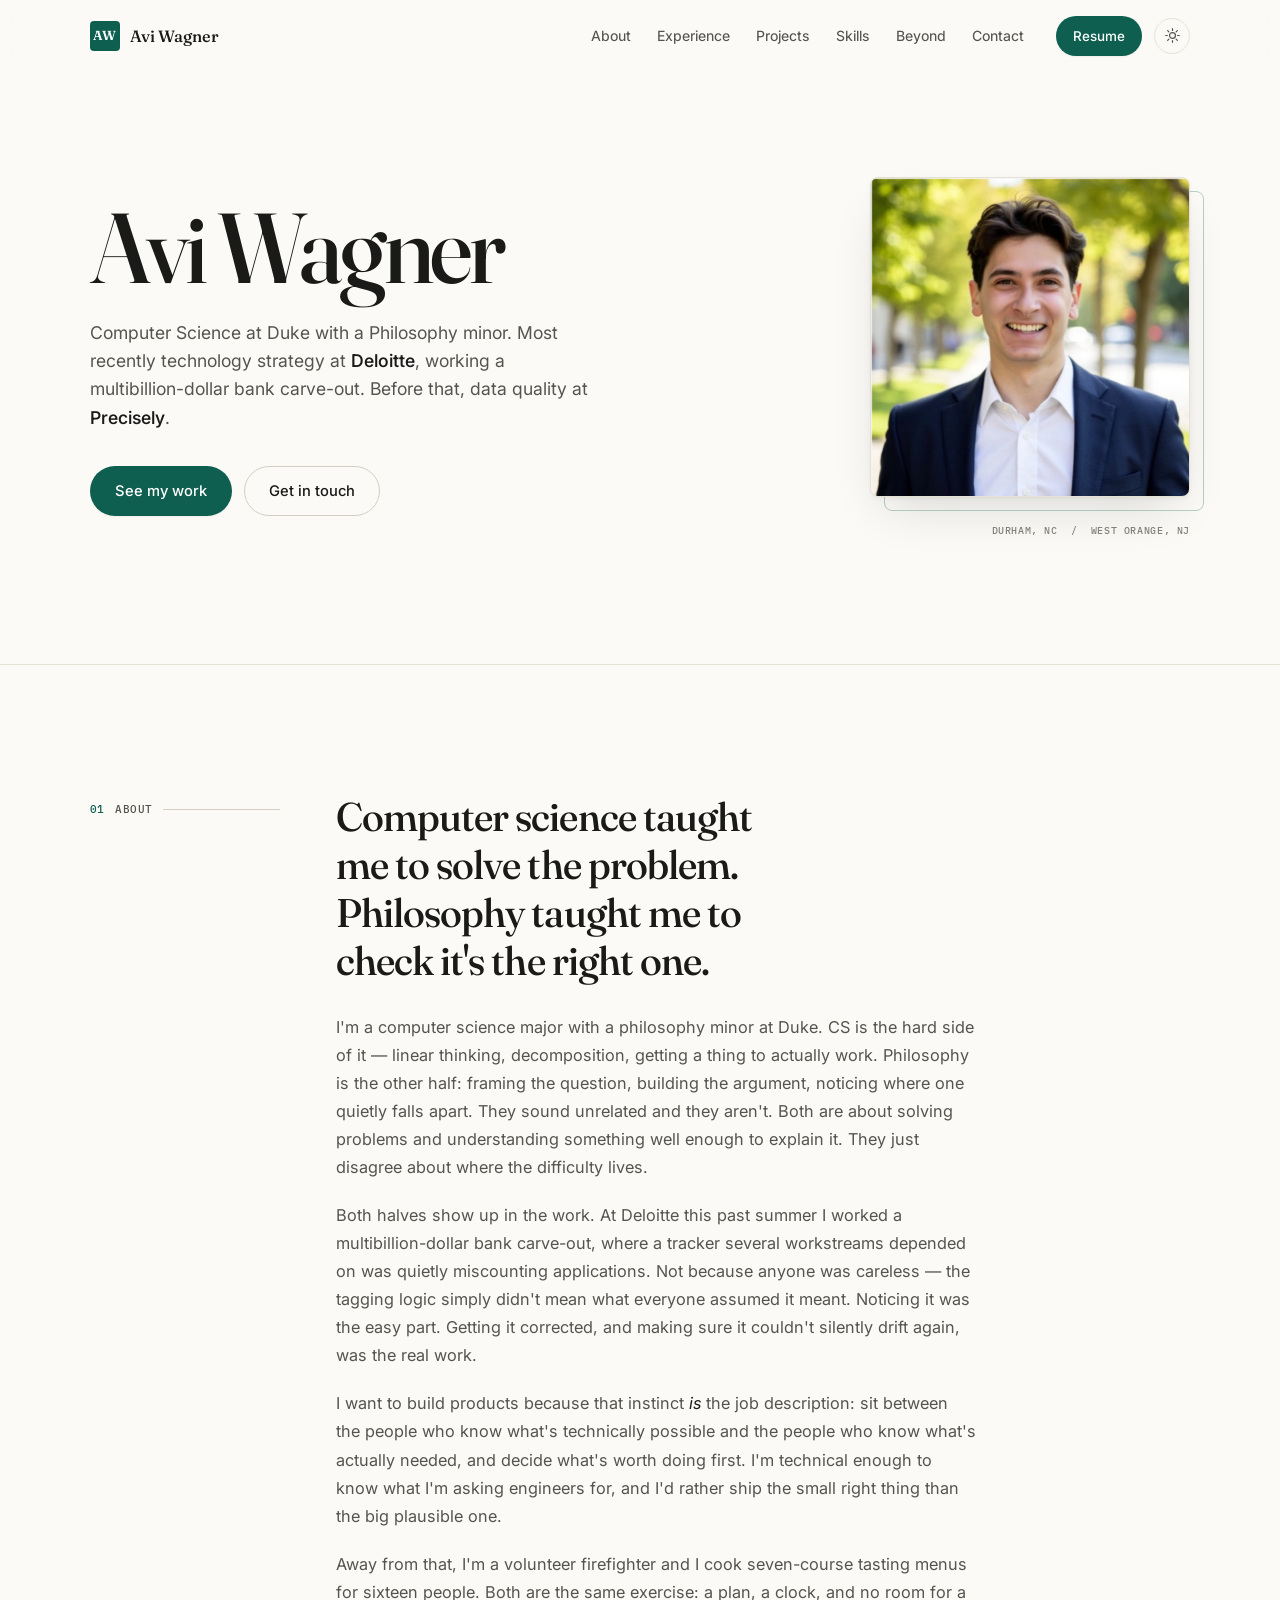
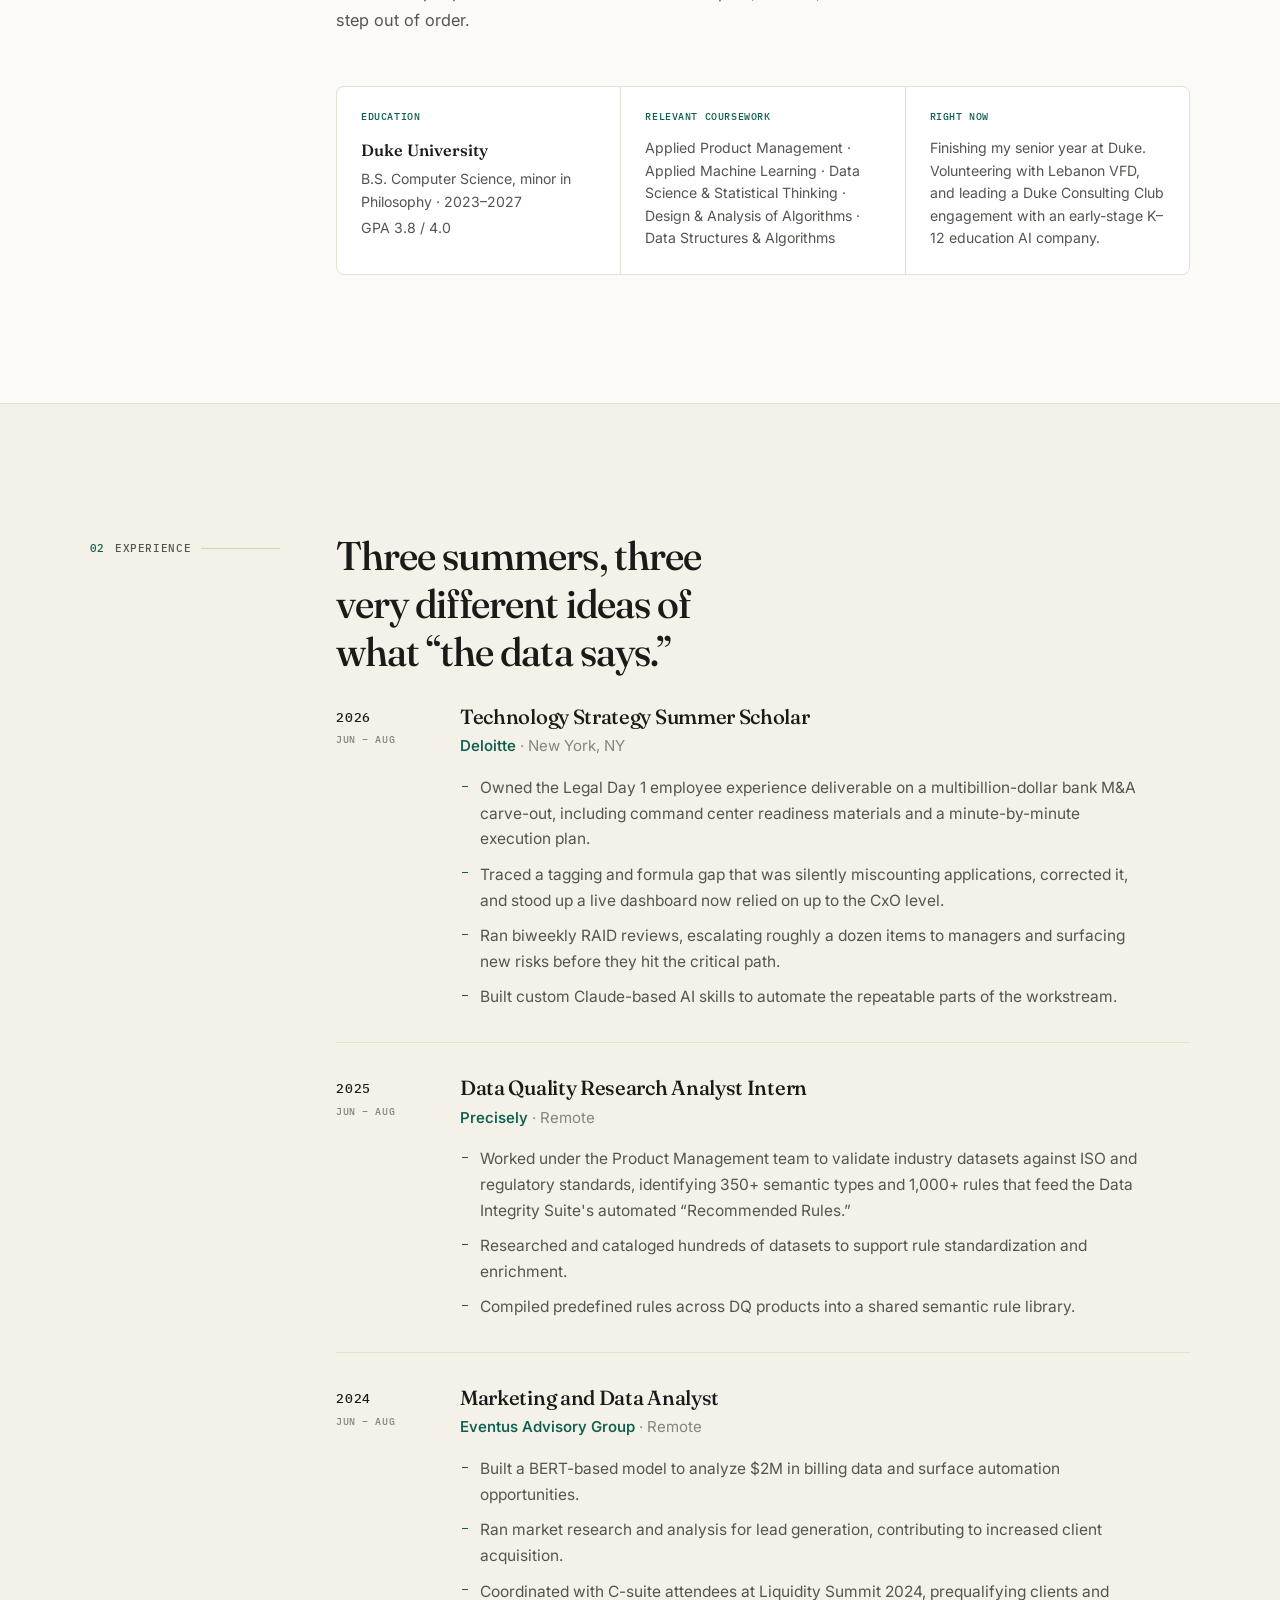
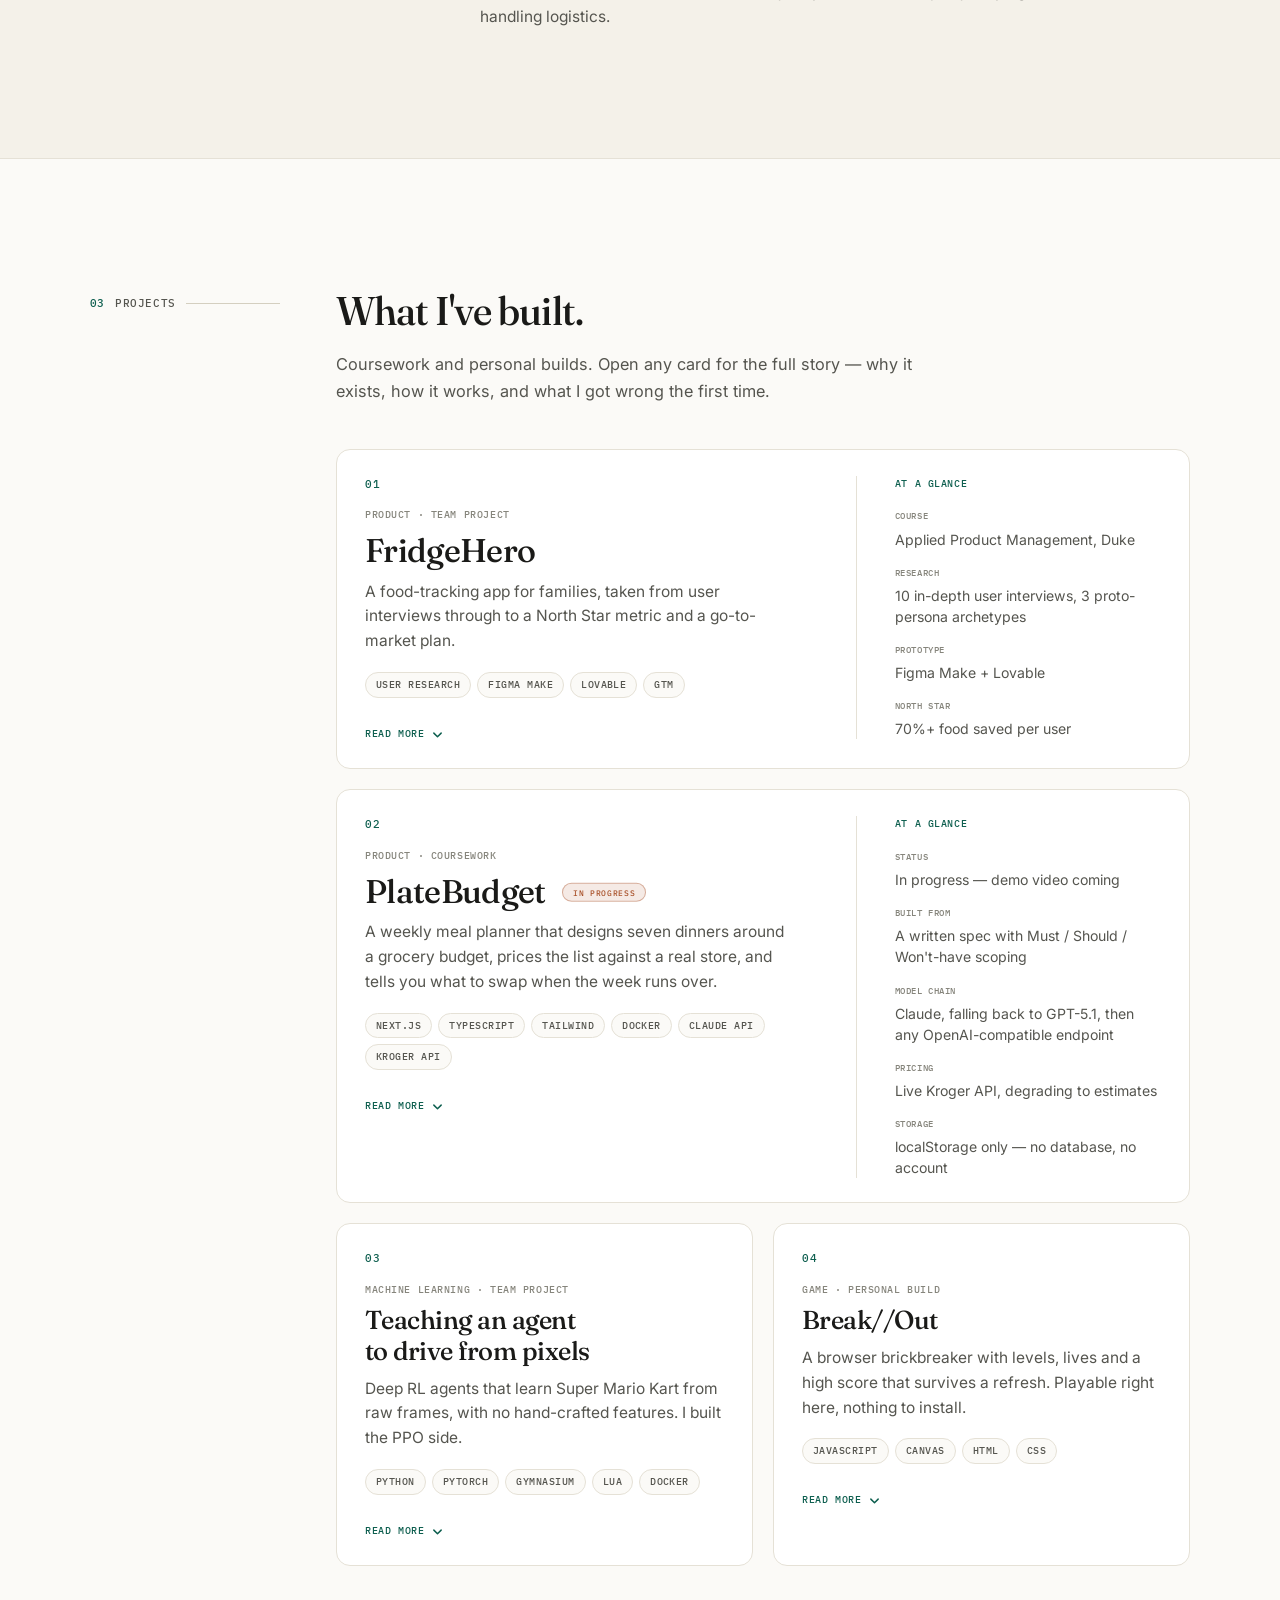
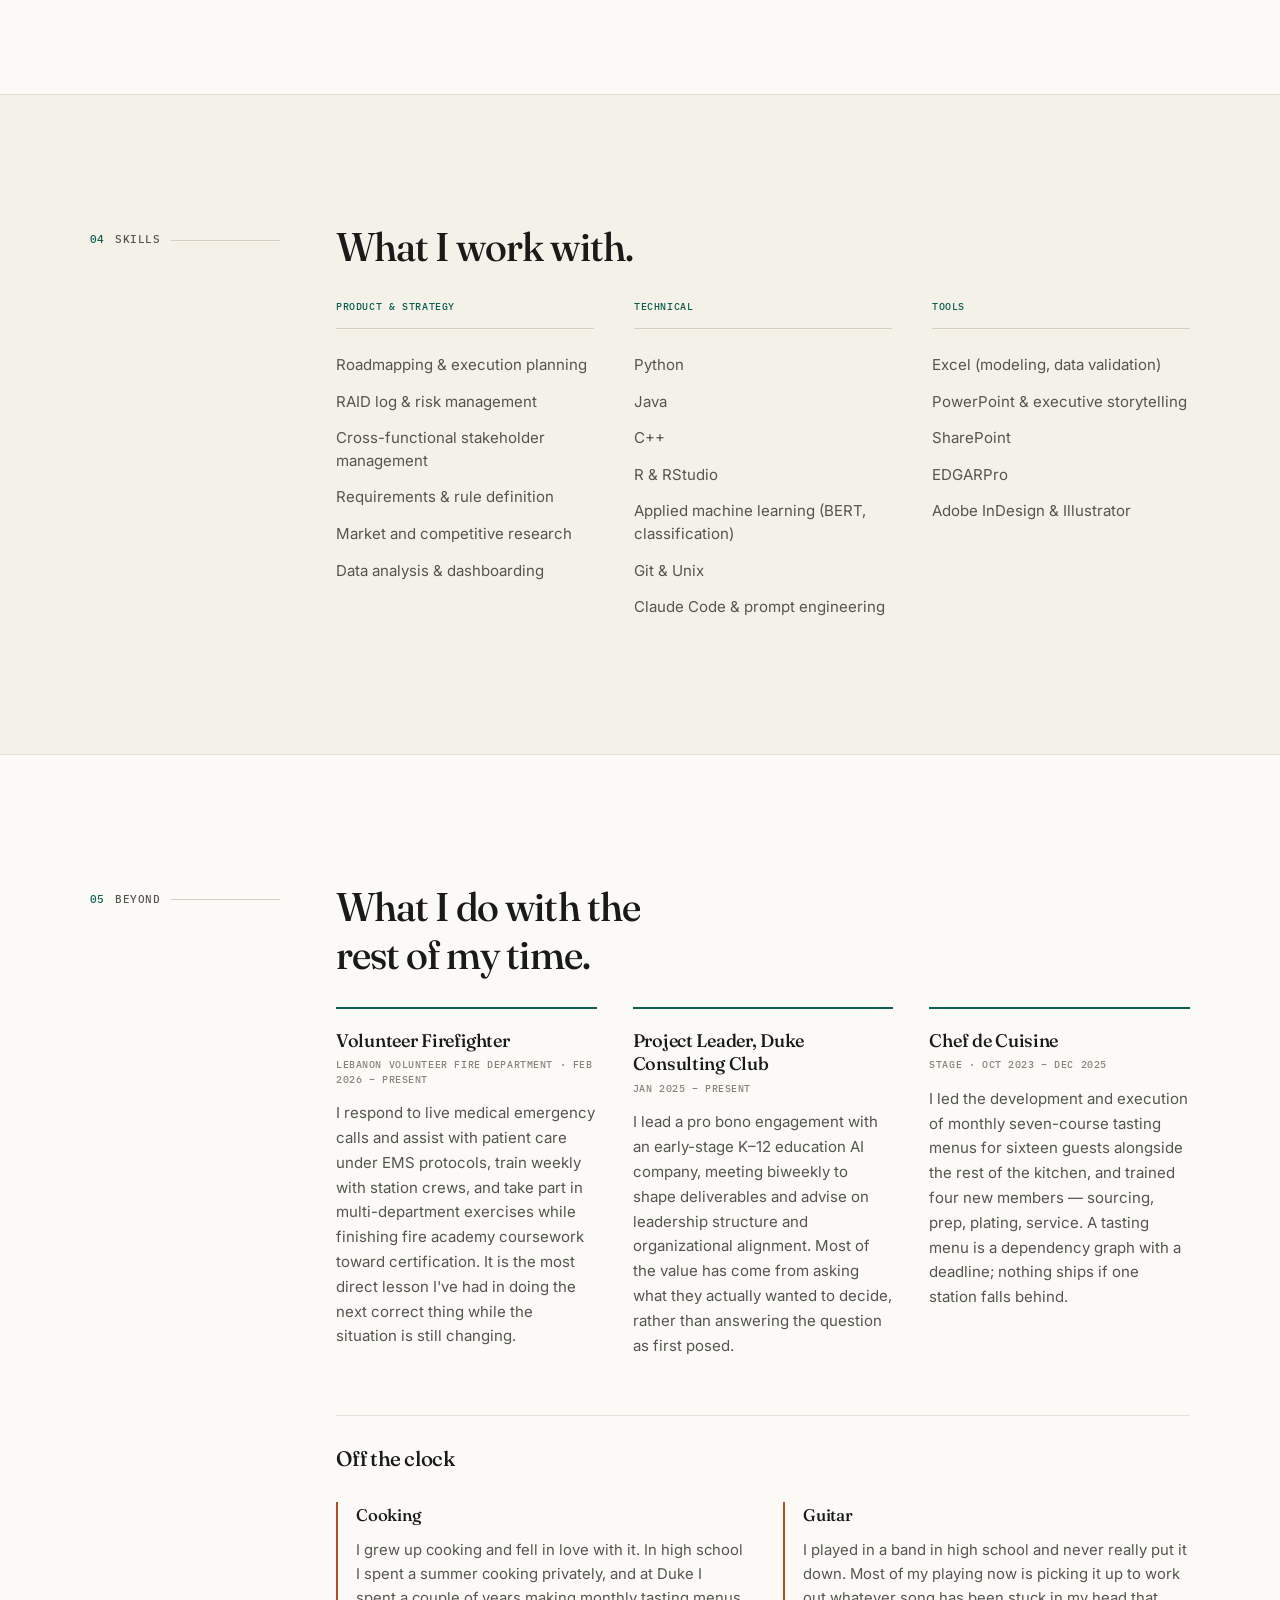
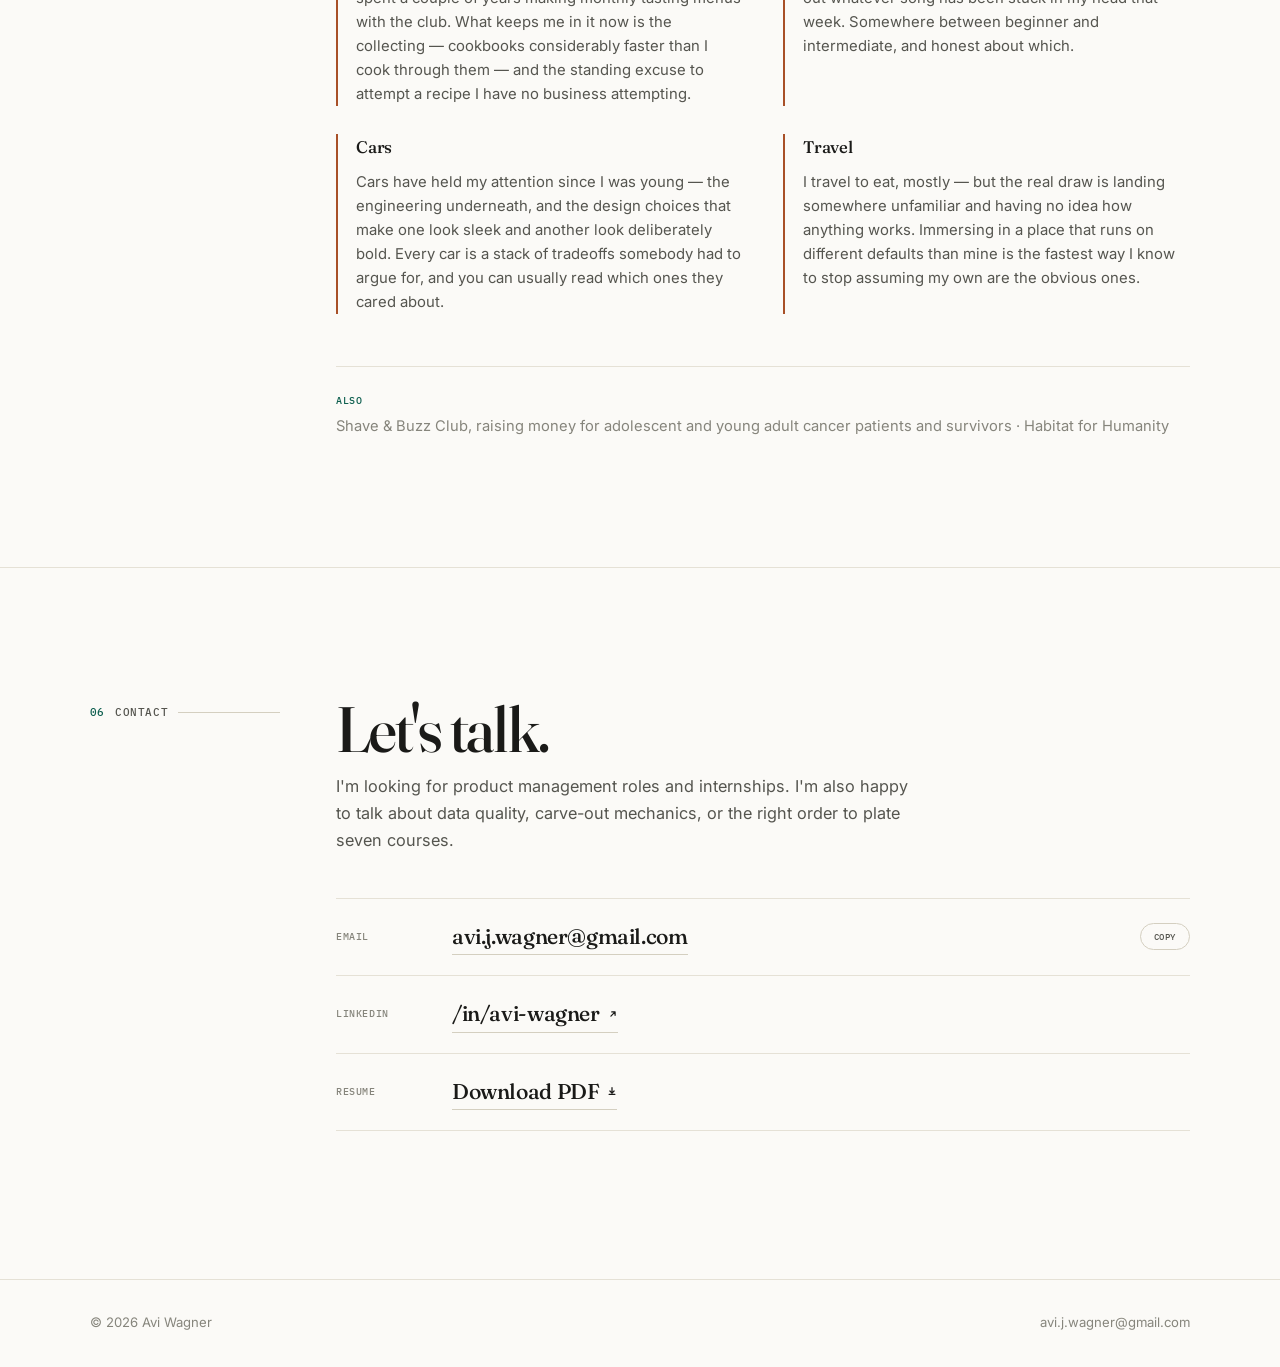
==== commit dc9267d9: "Replace footer tagline and Beyond heading; mark PlateBudget in progress Footer now carries the email" ====
--- a/index.html
+++ b/index.html
@@ -301,7 +301,7 @@
                                 <div class="project-headline">
                                     <span class="project-num">02</span>
                                     <span class="project-kind">Product &middot; Coursework</span>
-                                    <h3 class="project-title">PlateBudget</h3>
+                                    <h3 class="project-title">PlateBudget <span class="wip">In progress</span></h3>
                                     <p class="project-line">A weekly meal planner that designs seven dinners around a grocery budget, prices the list against a real store, and tells you what to swap when the week runs over.</p>
                                     <span class="project-tags">
                                         <span class="tag">Next.js</span><span class="tag">TypeScript</span><span class="tag">Tailwind</span><span class="tag">Docker</span><span class="tag">Claude API</span><span class="tag">Kroger API</span>
@@ -312,6 +312,7 @@
                                 <div class="project-glance">
                                     <p class="glance-head">At a glance</p>
                                     <dl class="glance">
+                                        <dt>Status</dt><dd>In progress &mdash; demo video coming</dd>
                                         <dt>Built from</dt><dd>A written spec with Must / Should / Won't-have scoping</dd>
                                         <dt>Model chain</dt><dd>Claude, falling back to GPT-5.1, then any OpenAI-compatible endpoint</dd>
                                         <dt>Pricing</dt><dd>Live Kroger API, degrading to estimates</dd>
@@ -337,7 +338,25 @@
                                          A screenshot or two would also carry this card a long way. -->
                                 </div>
 
-                                <p class="note">Coursework for CompSci 390 at Duke. The source lives on Duke's internal GitLab, so there's no public link yet &mdash; happy to walk through the code or demo it live.</p>
+                                <!-- ===== DEMO VIDEO SLOT =====
+                                     When the recording is ready:
+                                       1. Drop the file at assets/projects/platebudget-demo.mp4
+                                          (and optionally a still frame at platebudget-poster.jpg)
+                                       2. Delete this comment wrapper so the <figure> below goes live
+                                       3. Keep it under ~20 MB — GitHub Pages serves it on every view
+                                       4. Rewrite the <figcaption> to say what the clip shows
+
+                                <figure class="project-video">
+                                    <video controls preload="none" poster="assets/projects/platebudget-poster.jpg" width="1280" height="720">
+                                        <source src="assets/projects/platebudget-demo.mp4" type="video/mp4" />
+                                        Your browser can't play this video.
+                                        <a href="assets/projects/platebudget-demo.mp4">Download it instead.</a>
+                                    </video>
+                                    <figcaption>Planning a week, pricing the list, and swapping down under budget.</figcaption>
+                                </figure>
+                                ===== END DEMO VIDEO SLOT ===== -->
+
+                                <p class="note">Coursework for CompSci 390 at Duke, and still being built &mdash; a demo video is coming. The source lives on Duke's internal GitLab, so there's no public link yet; happy to walk through the code or demo it live.</p>
                             </div>
                         </details>
 
@@ -469,7 +488,7 @@
                 </div>
 
                 <div class="section-body">
-                    <h2 class="section-title reveal">The parts of the resume people actually ask about.</h2>
+                    <h2 class="section-title reveal">What I do with the rest of my time.</h2>
 
                     <div class="beyond">
                         <article class="beyond-item reveal">
@@ -596,7 +615,7 @@
     <footer class="site-footer">
         <div class="container footer-inner">
             <span>&copy; <span id="year"></span> Avi Wagner</span>
-            <span class="footer-note">Written by hand. No template, no framework.</span>
+            <a class="footer-note" href="mailto:avi.j.wagner@gmail.com">avi.j.wagner@gmail.com</a>
         </div>
     </footer>
 
--- a/styles.css
+++ b/styles.css
@@ -959,6 +959,45 @@
     font-size: clamp(1.6rem, 3vw, 2.05rem);
 }
 
+.wip {
+    display: inline-block;
+    transform: translateY(-.28em);
+    margin-left: 10px;
+    padding: 4px 10px;
+    border: 1px solid color-mix(in srgb, var(--clay) 40%, transparent);
+    border-radius: 999px;
+    background: color-mix(in srgb, var(--clay) 12%, transparent);
+    color: var(--clay);
+    font-family: var(--mono);
+    font-size: .52rem;
+    font-weight: 500;
+    letter-spacing: .08em;
+    text-transform: uppercase;
+    white-space: nowrap;
+    vertical-align: middle;
+}
+
+.project-video {
+    margin: 28px 0 0;
+}
+
+.project-video video {
+    display: block;
+    width: 100%;
+    height: auto;
+    aspect-ratio: 16 / 9;
+    border: 1px solid var(--rule);
+    border-radius: var(--r-md);
+    background: #000;
+}
+
+.project-video figcaption {
+    margin-top: 12px;
+    color: var(--ink-3);
+    font-size: .82rem;
+    line-height: 1.5;
+}
+
 .project-line {
     margin: 0 0 18px;
     color: var(--ink-2);
@@ -1356,6 +1395,14 @@
 
 .footer-note {
     color: var(--ink-3);
+    text-decoration: none;
+    border-bottom: 1px solid transparent;
+    transition: color .18s ease, border-color .18s ease;
+}
+
+.footer-note:hover {
+    color: var(--pine);
+    border-bottom-color: var(--pine);
 }
 
 /* ---------- 13. Motion -------------------------------------------------- */
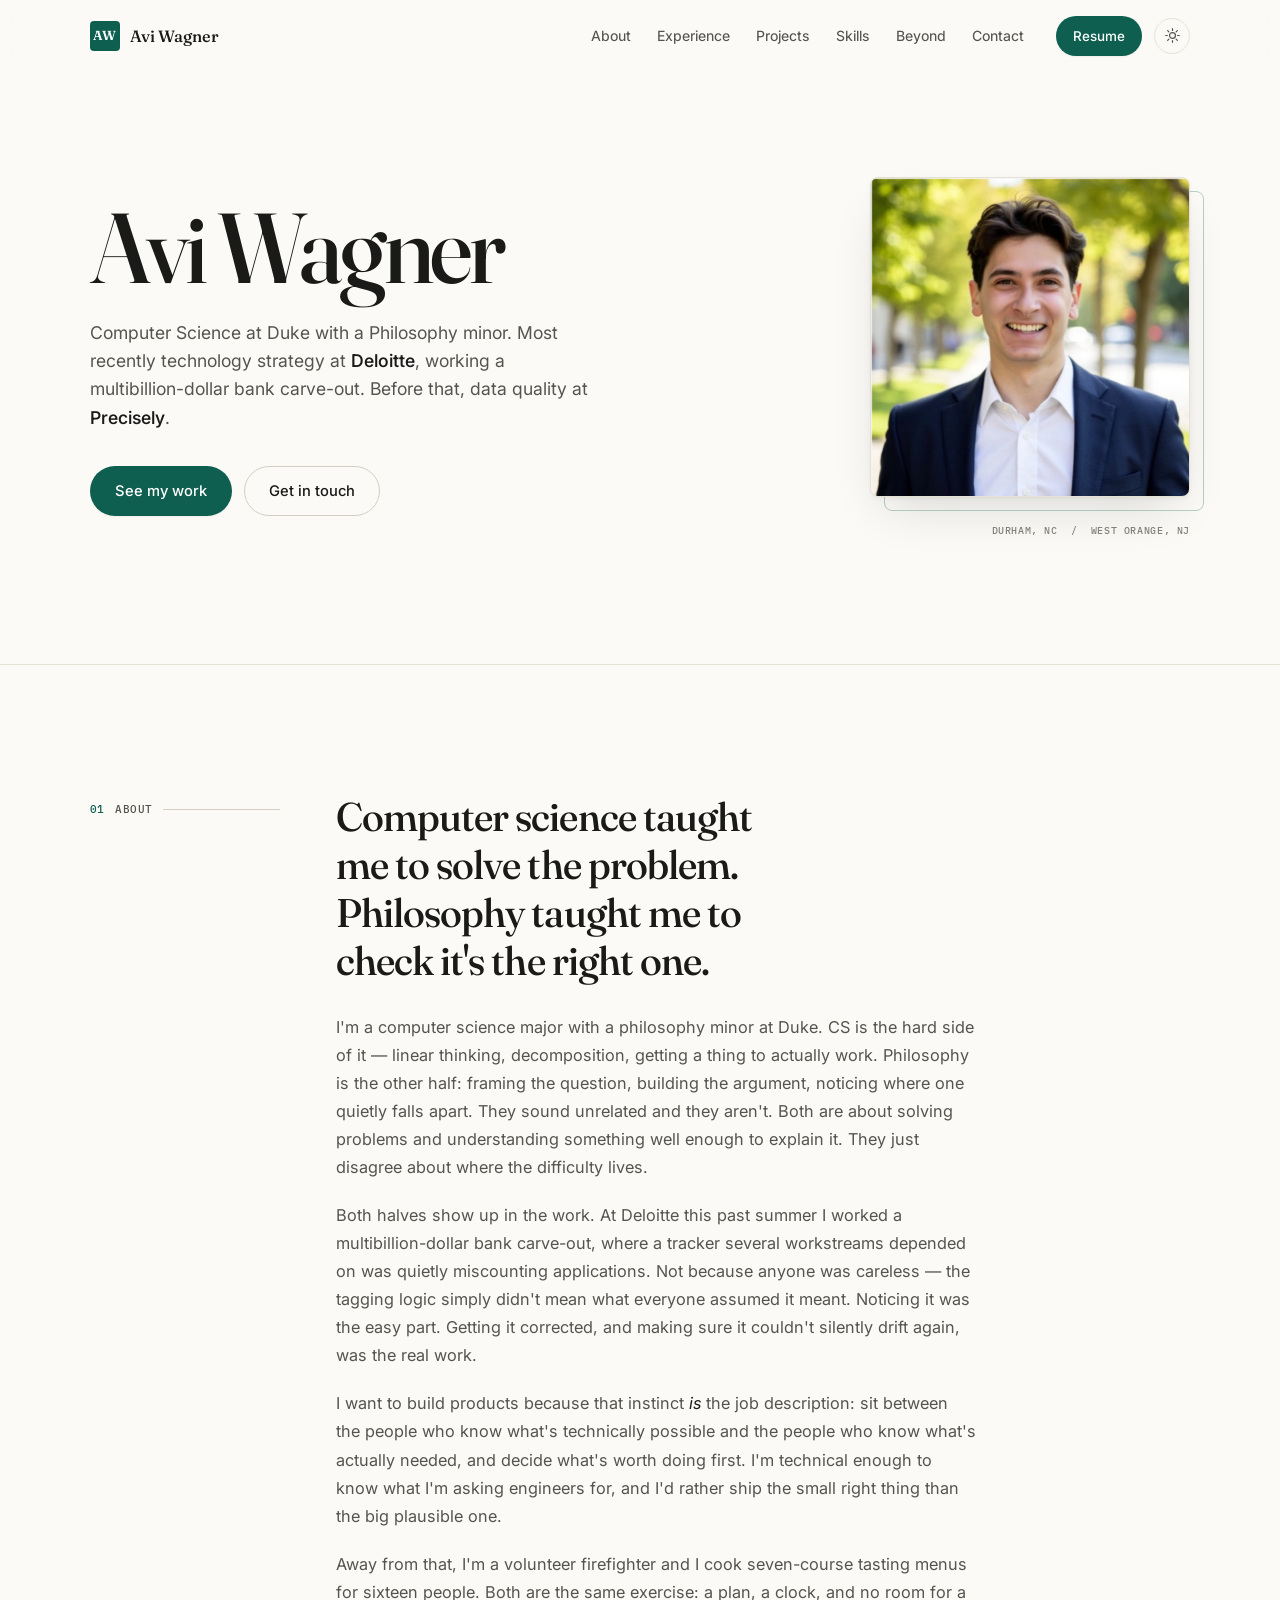
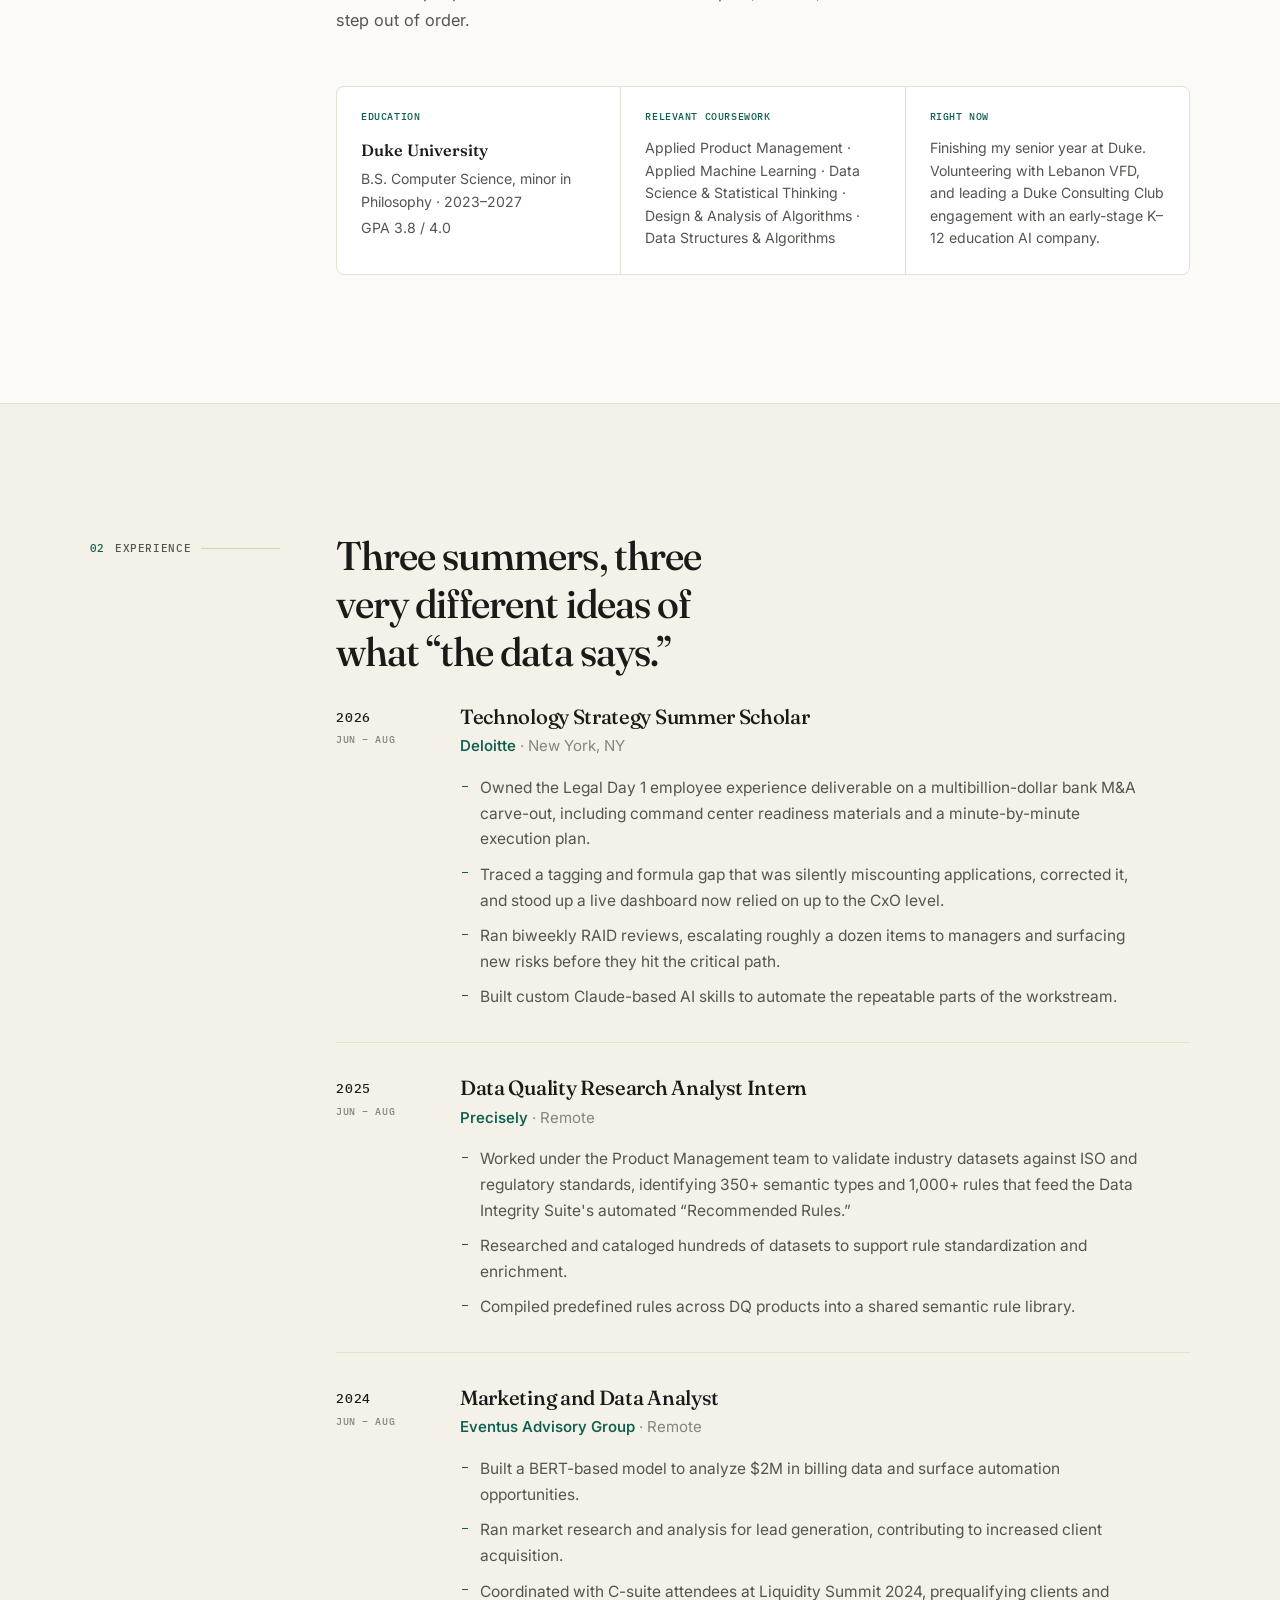
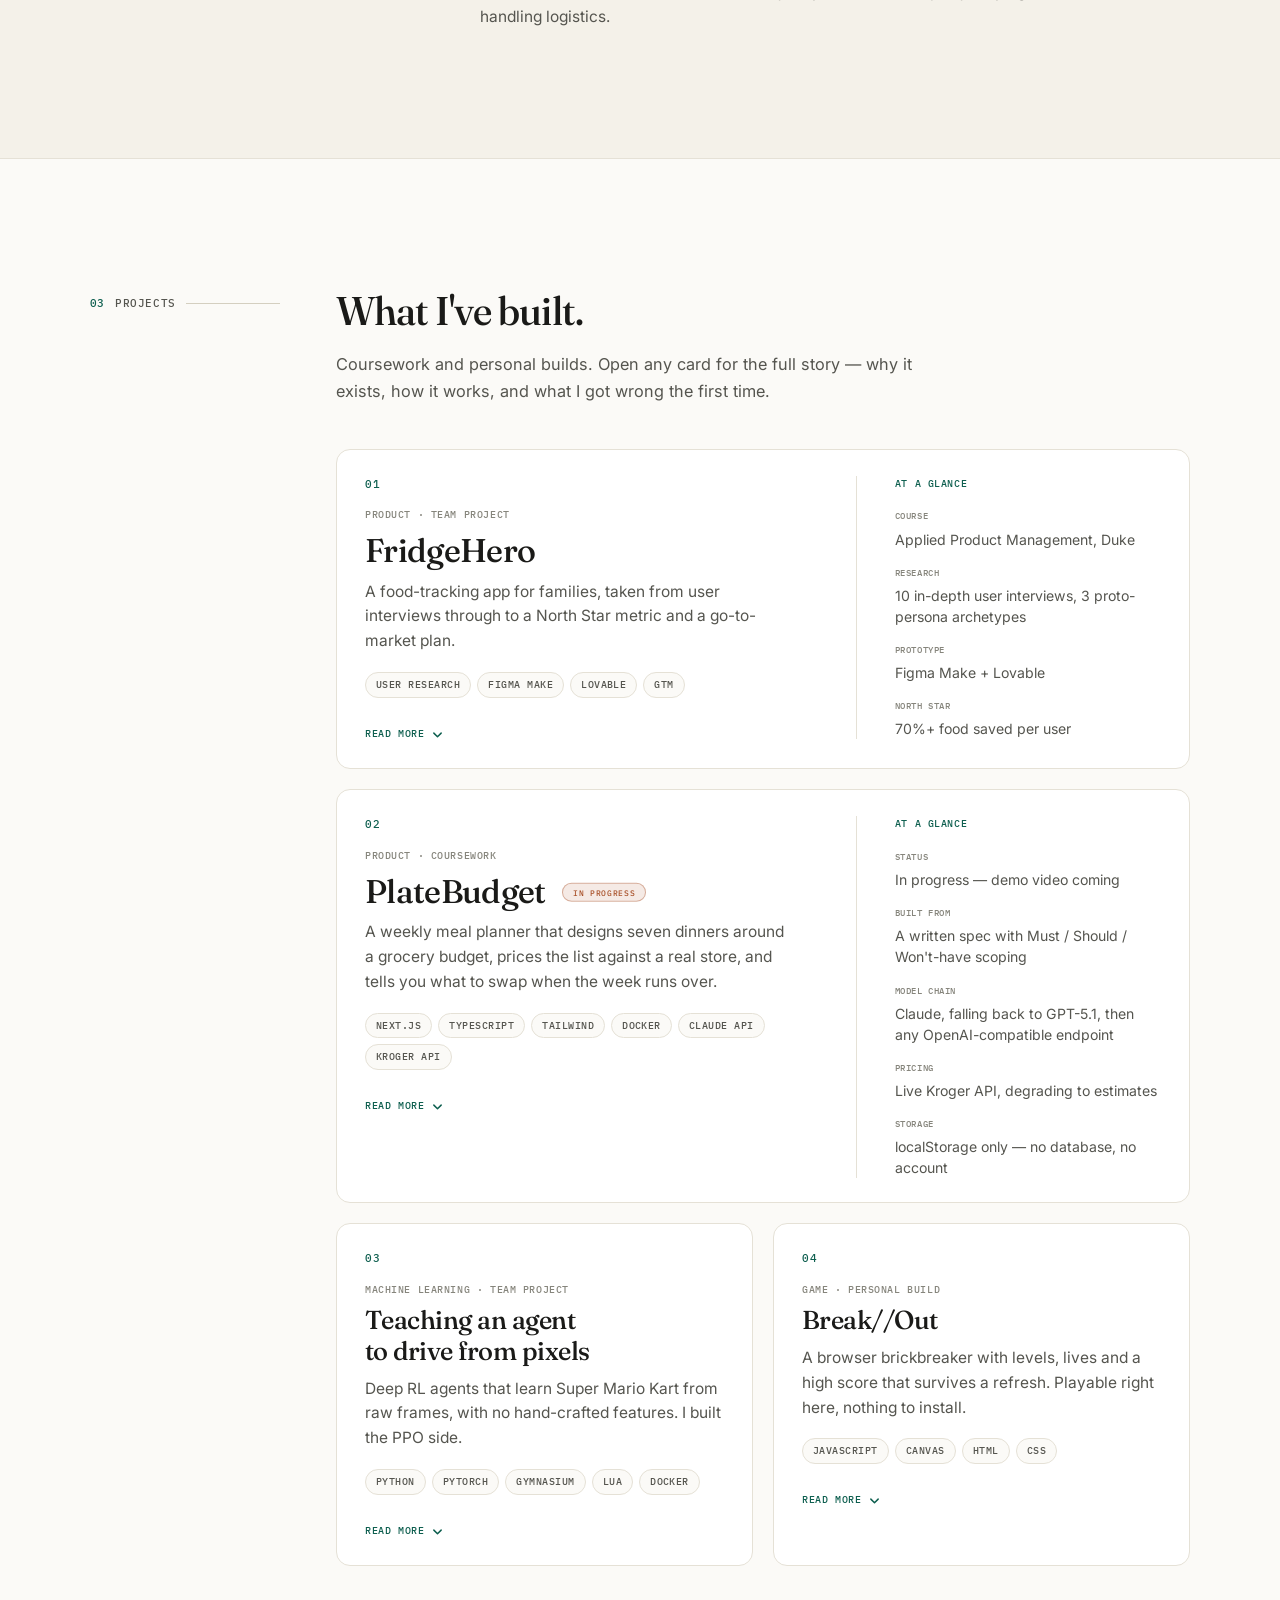
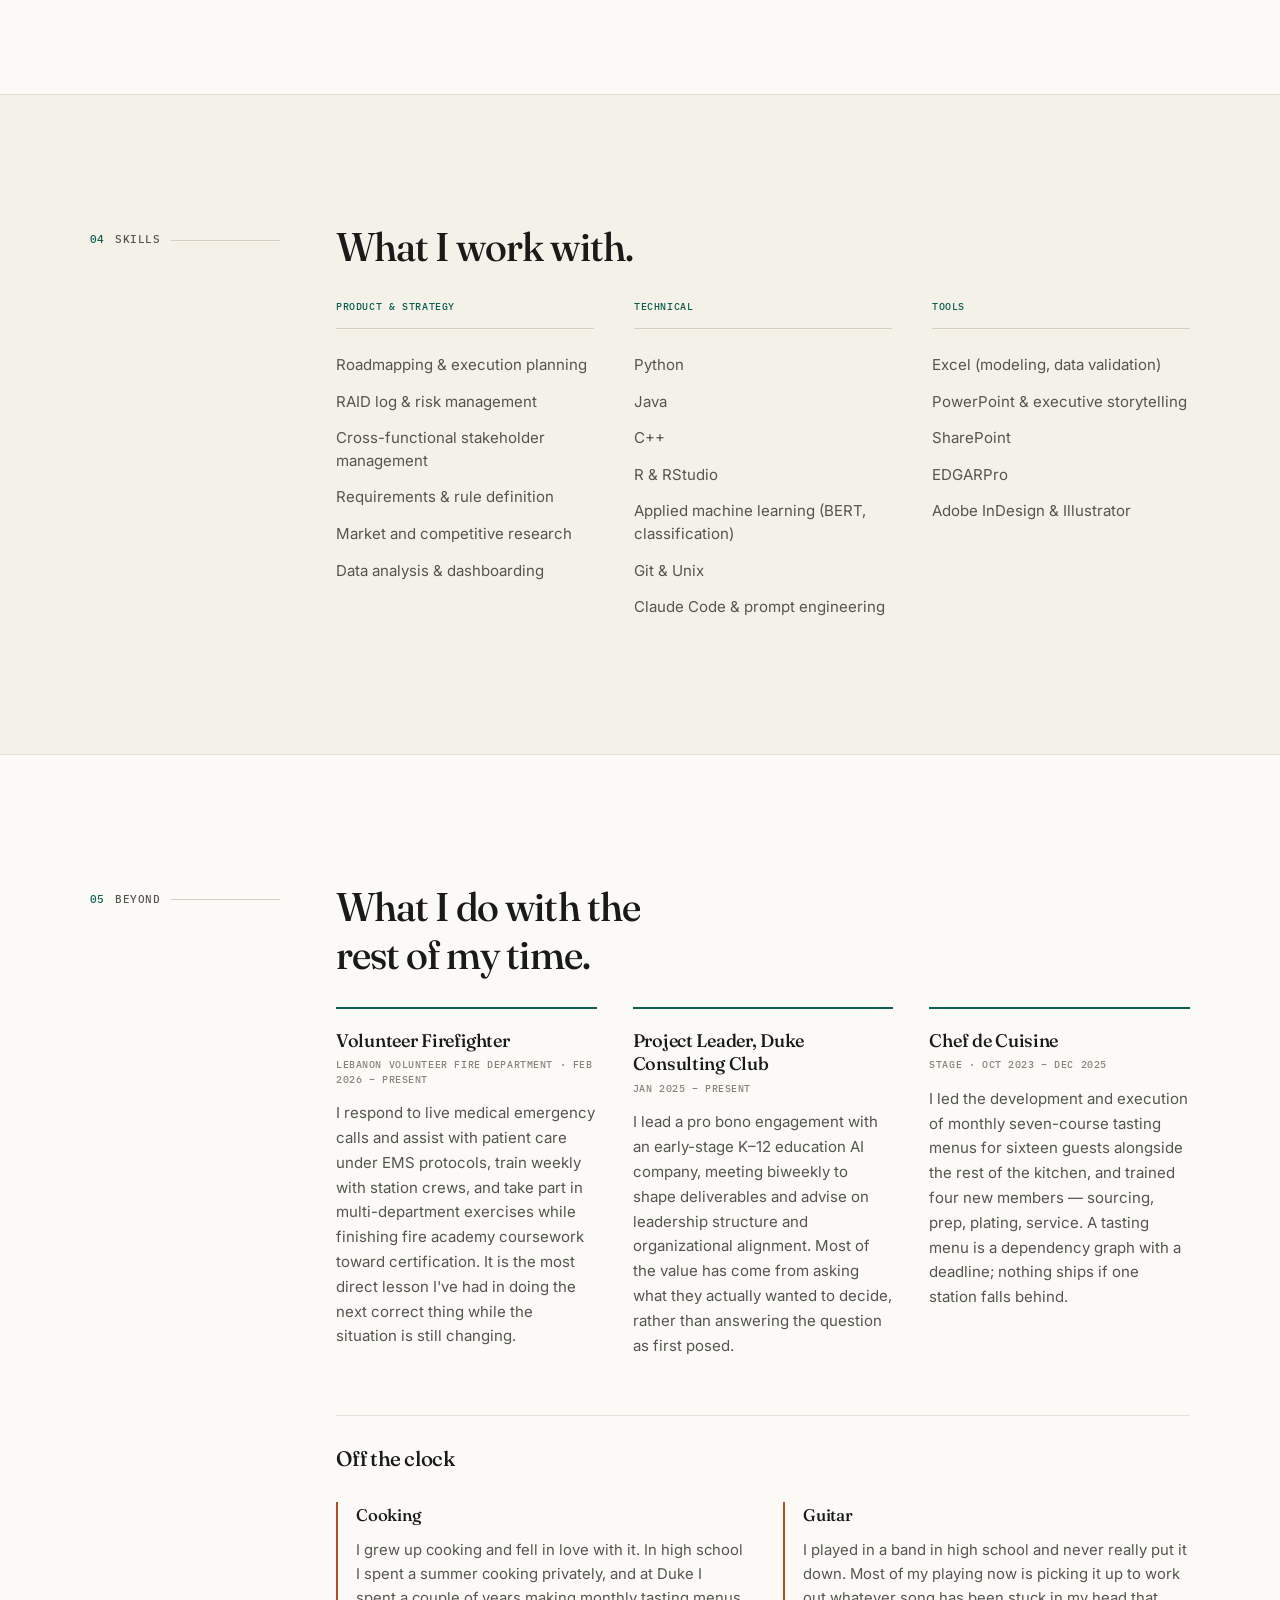
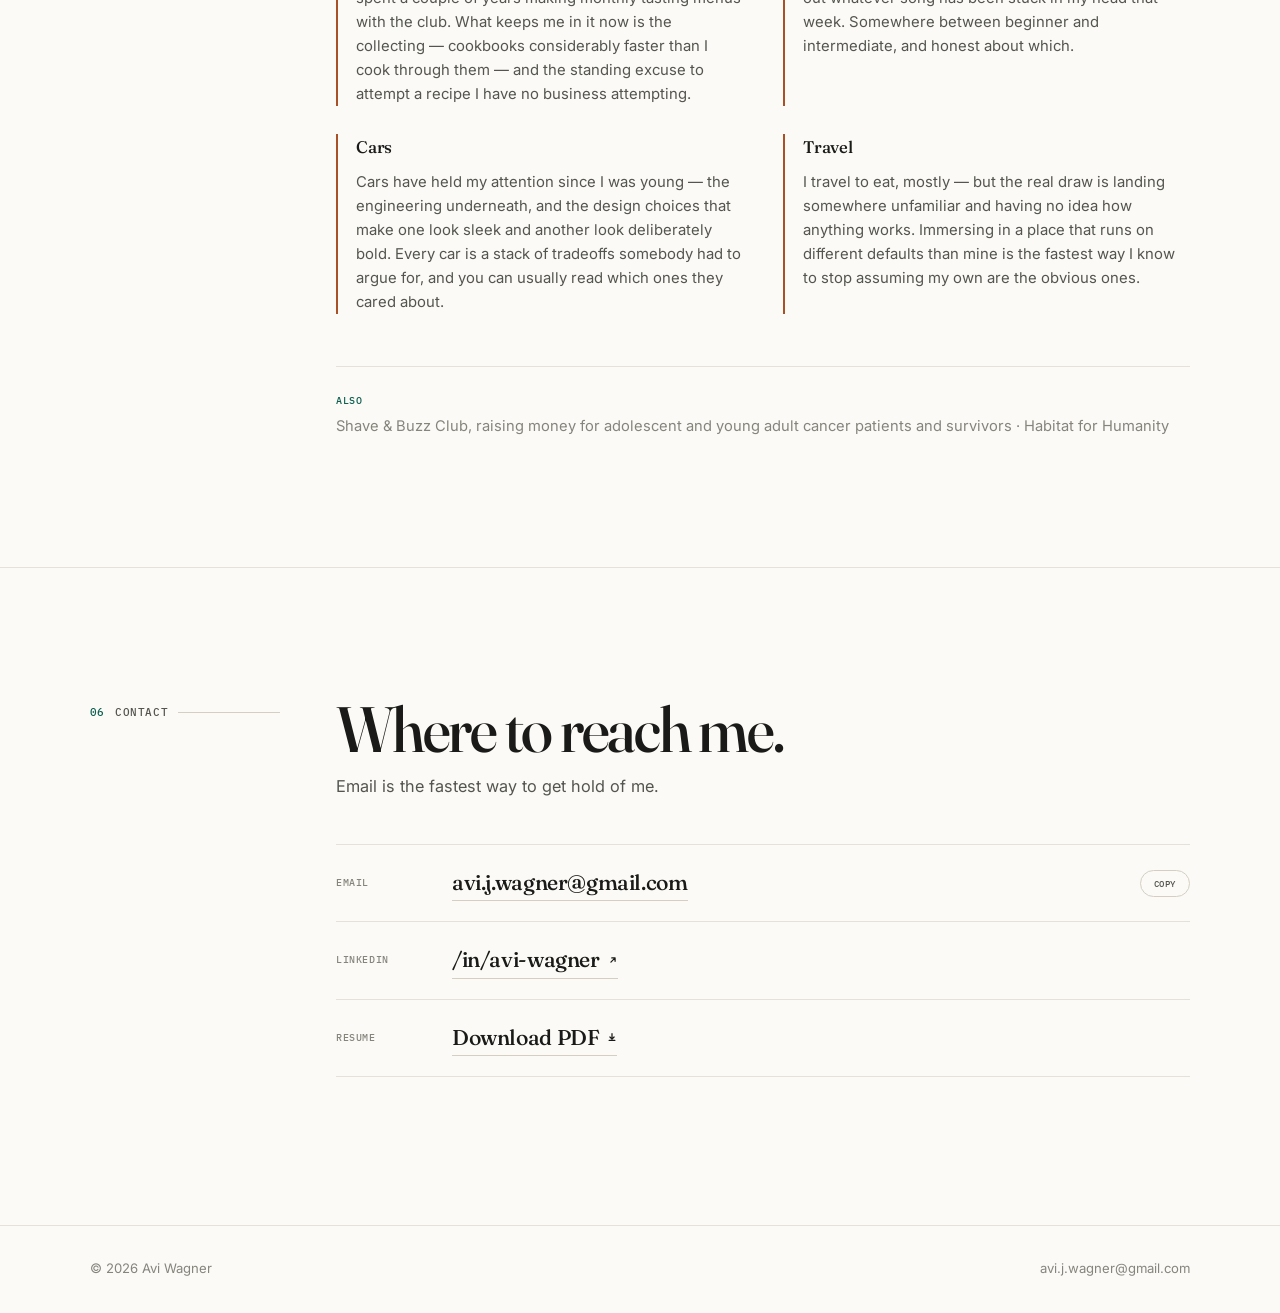
==== commit a5875987: "Contact: plainer heading, drop the pitch copy Co-Authored-By: Claude Opus 5 (1M context) <noreply@an" ====
--- a/index.html
+++ b/index.html
@@ -582,10 +582,8 @@
                 </div>
 
                 <div class="section-body">
-                    <h2 class="contact-title reveal">Let's talk.</h2>
-                    <p class="section-intro reveal">
-                        I'm looking for product management roles and internships. I'm also happy to talk about data quality, carve-out mechanics, or the right order to plate seven courses.
-                    </p>
+                    <h2 class="contact-title reveal">Where to reach me.</h2>
+                    <p class="section-intro reveal">Email is the fastest way to get hold of me.</p>
 
                     <div class="contact-rows reveal">
                         <div class="contact-row">
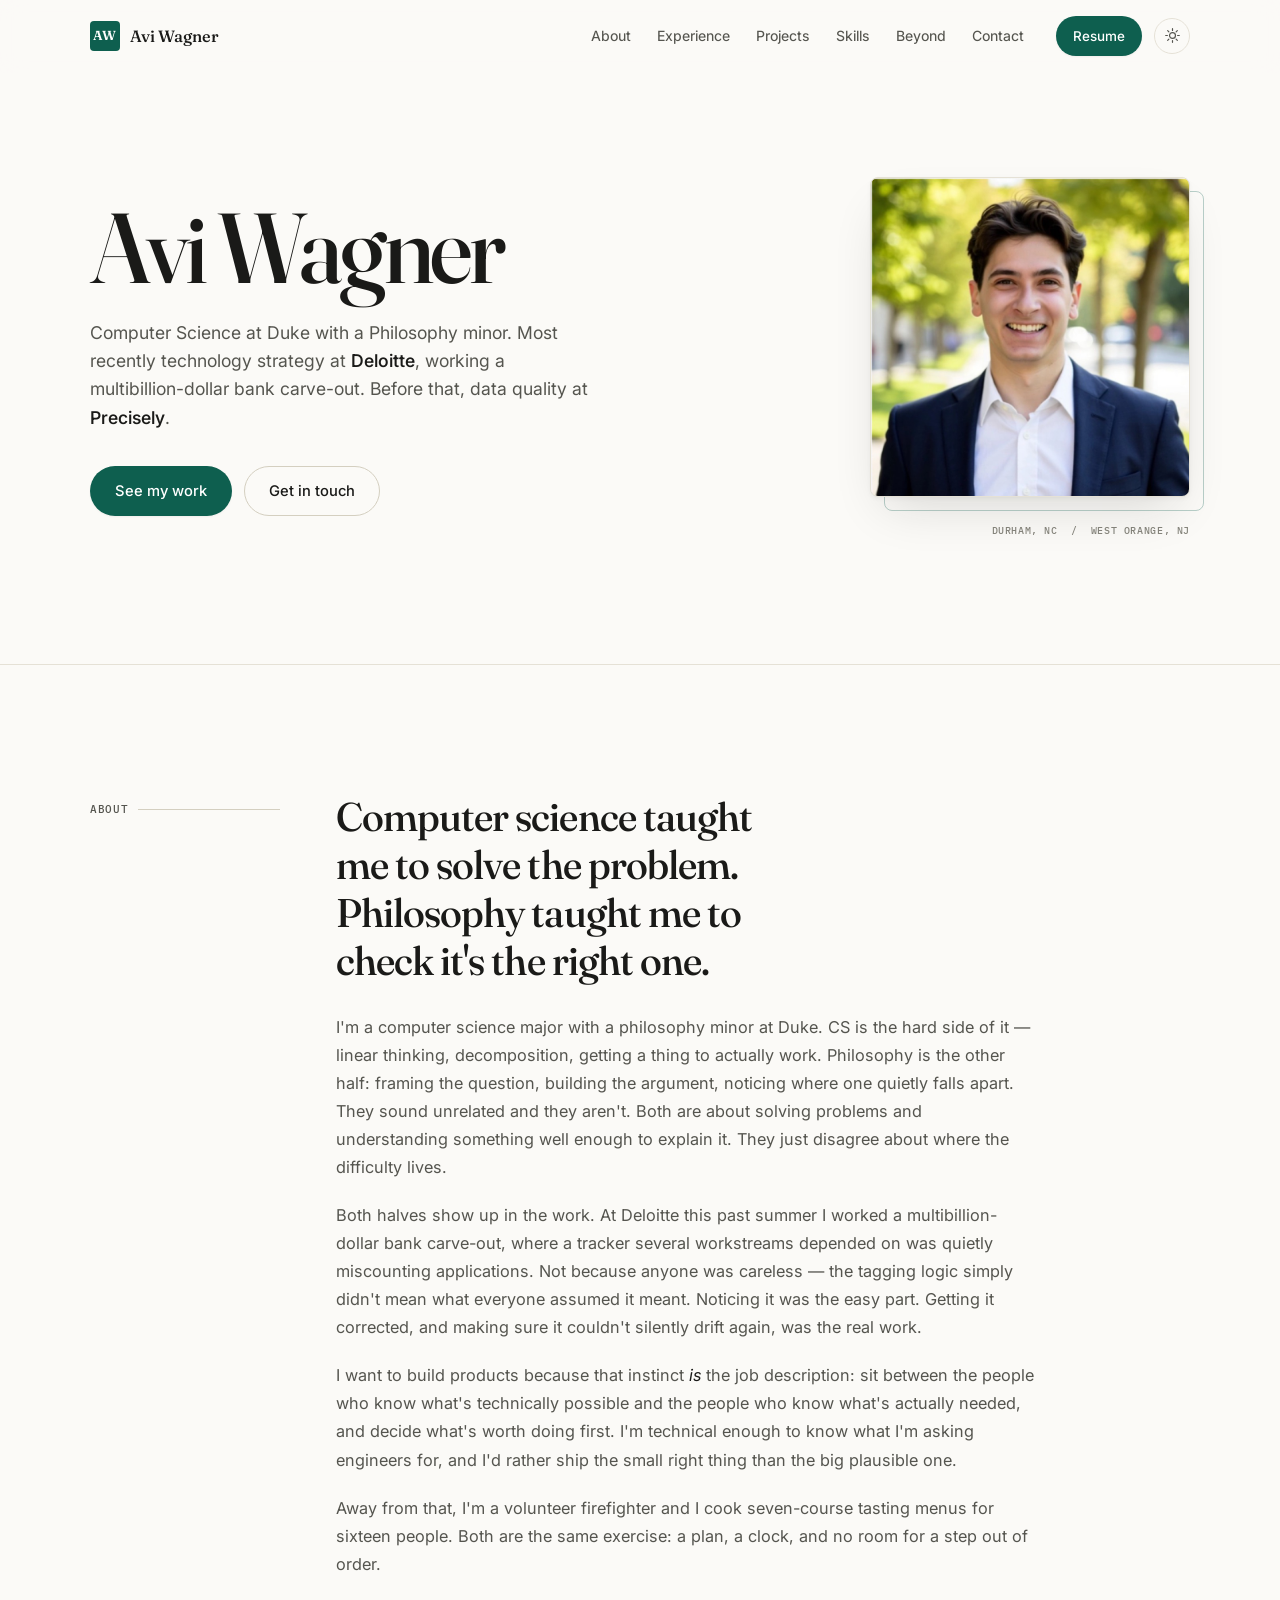
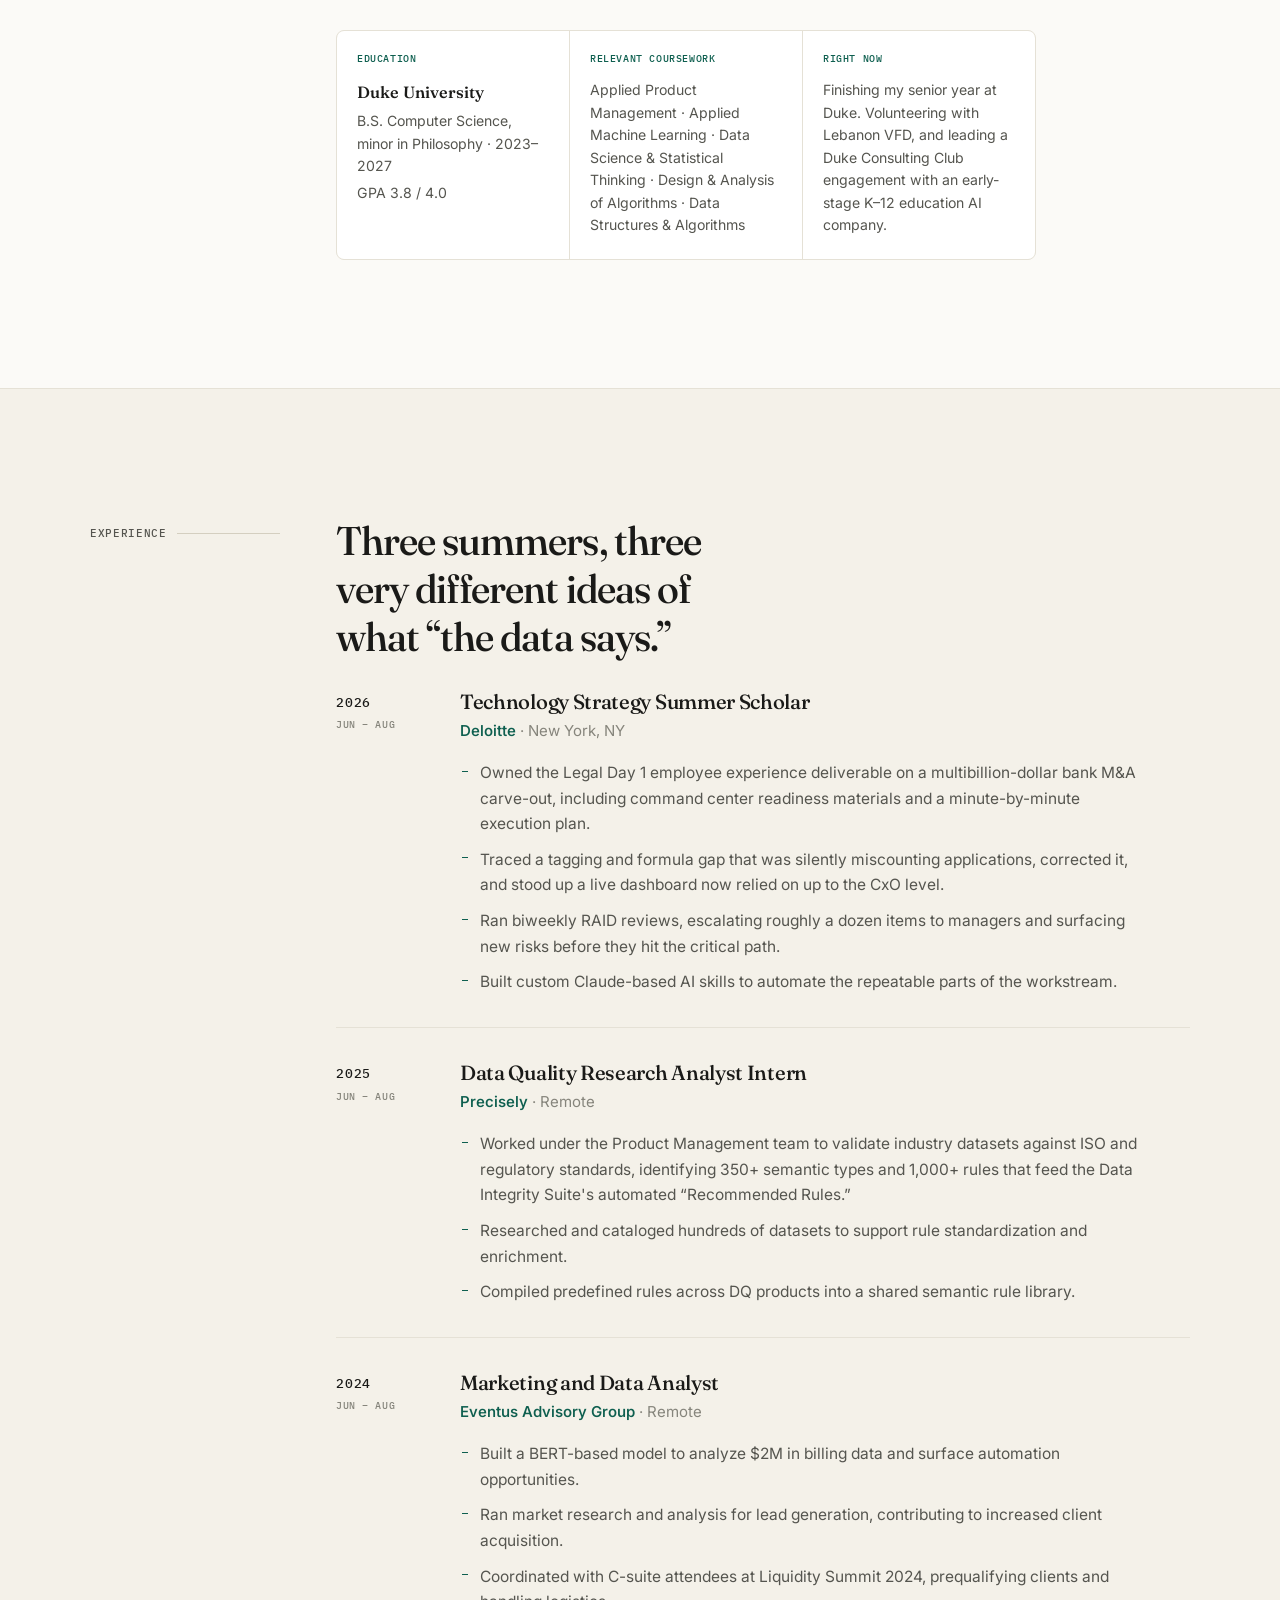
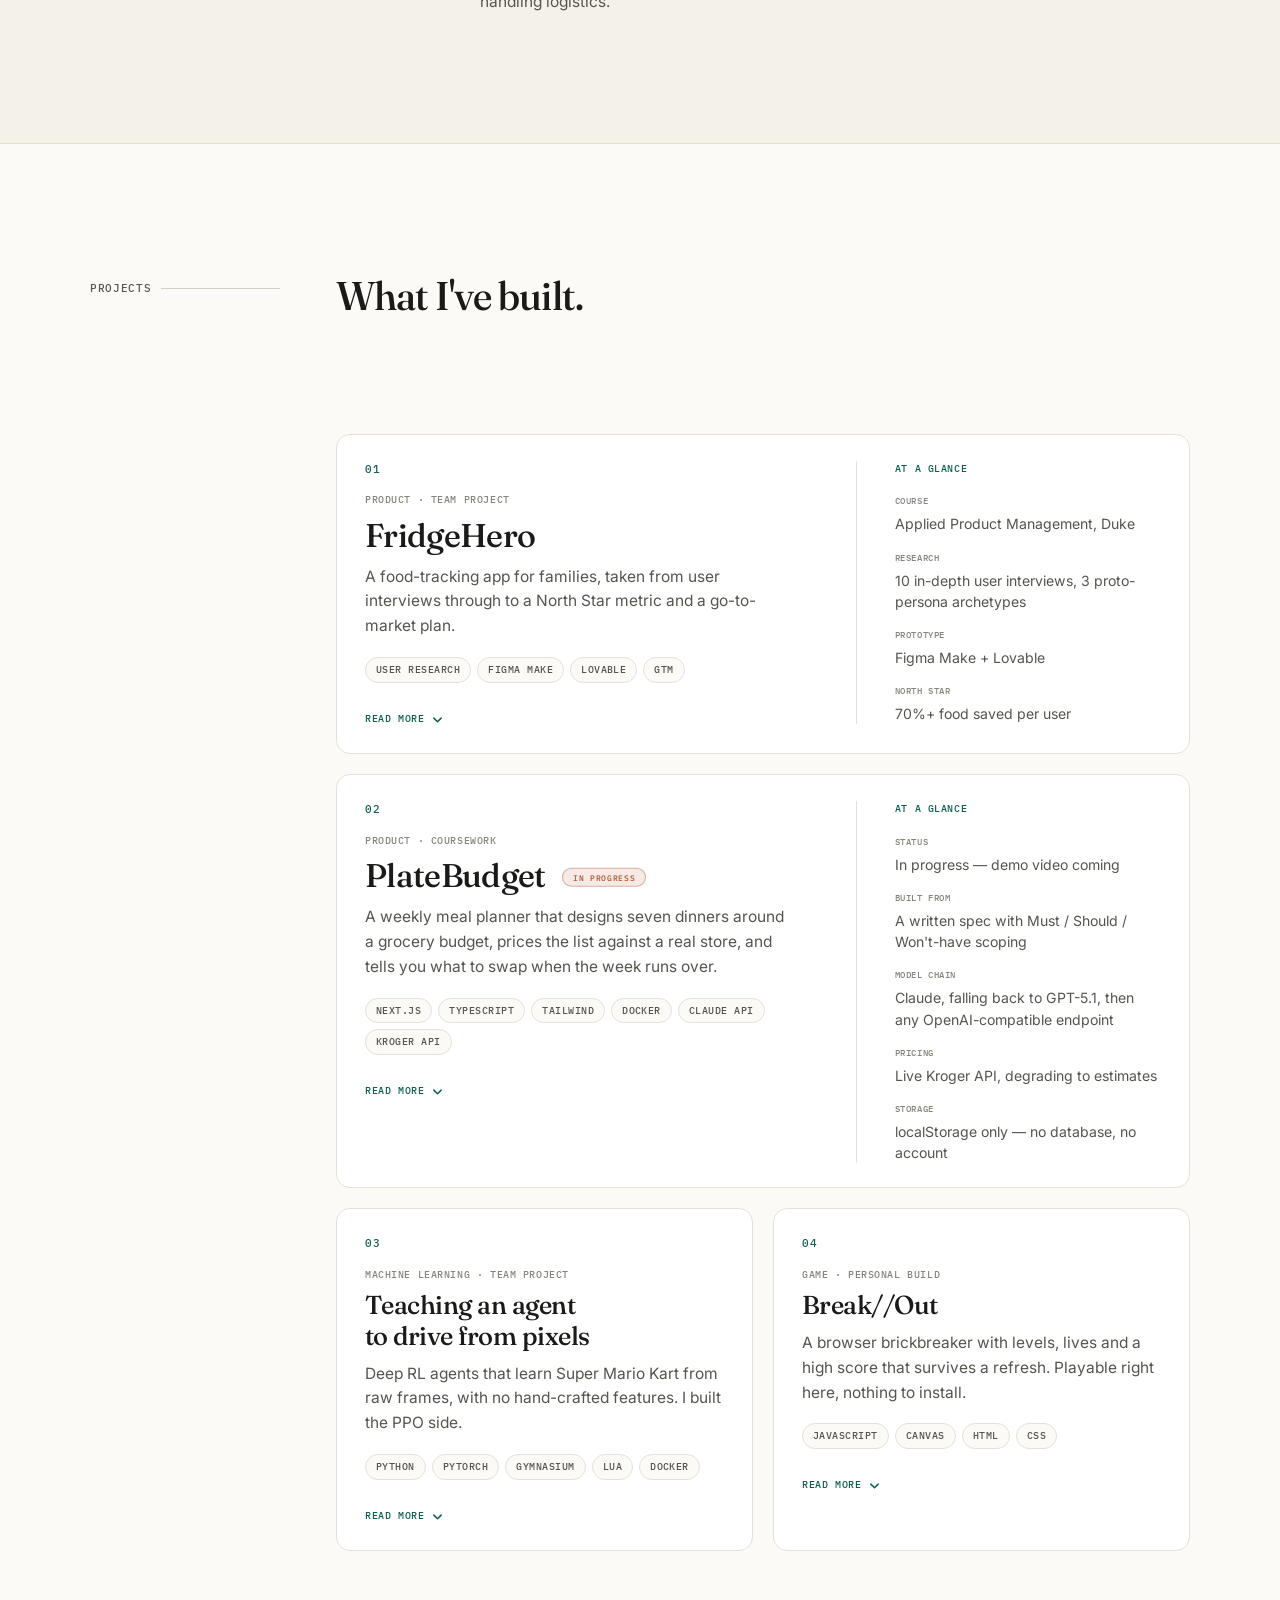
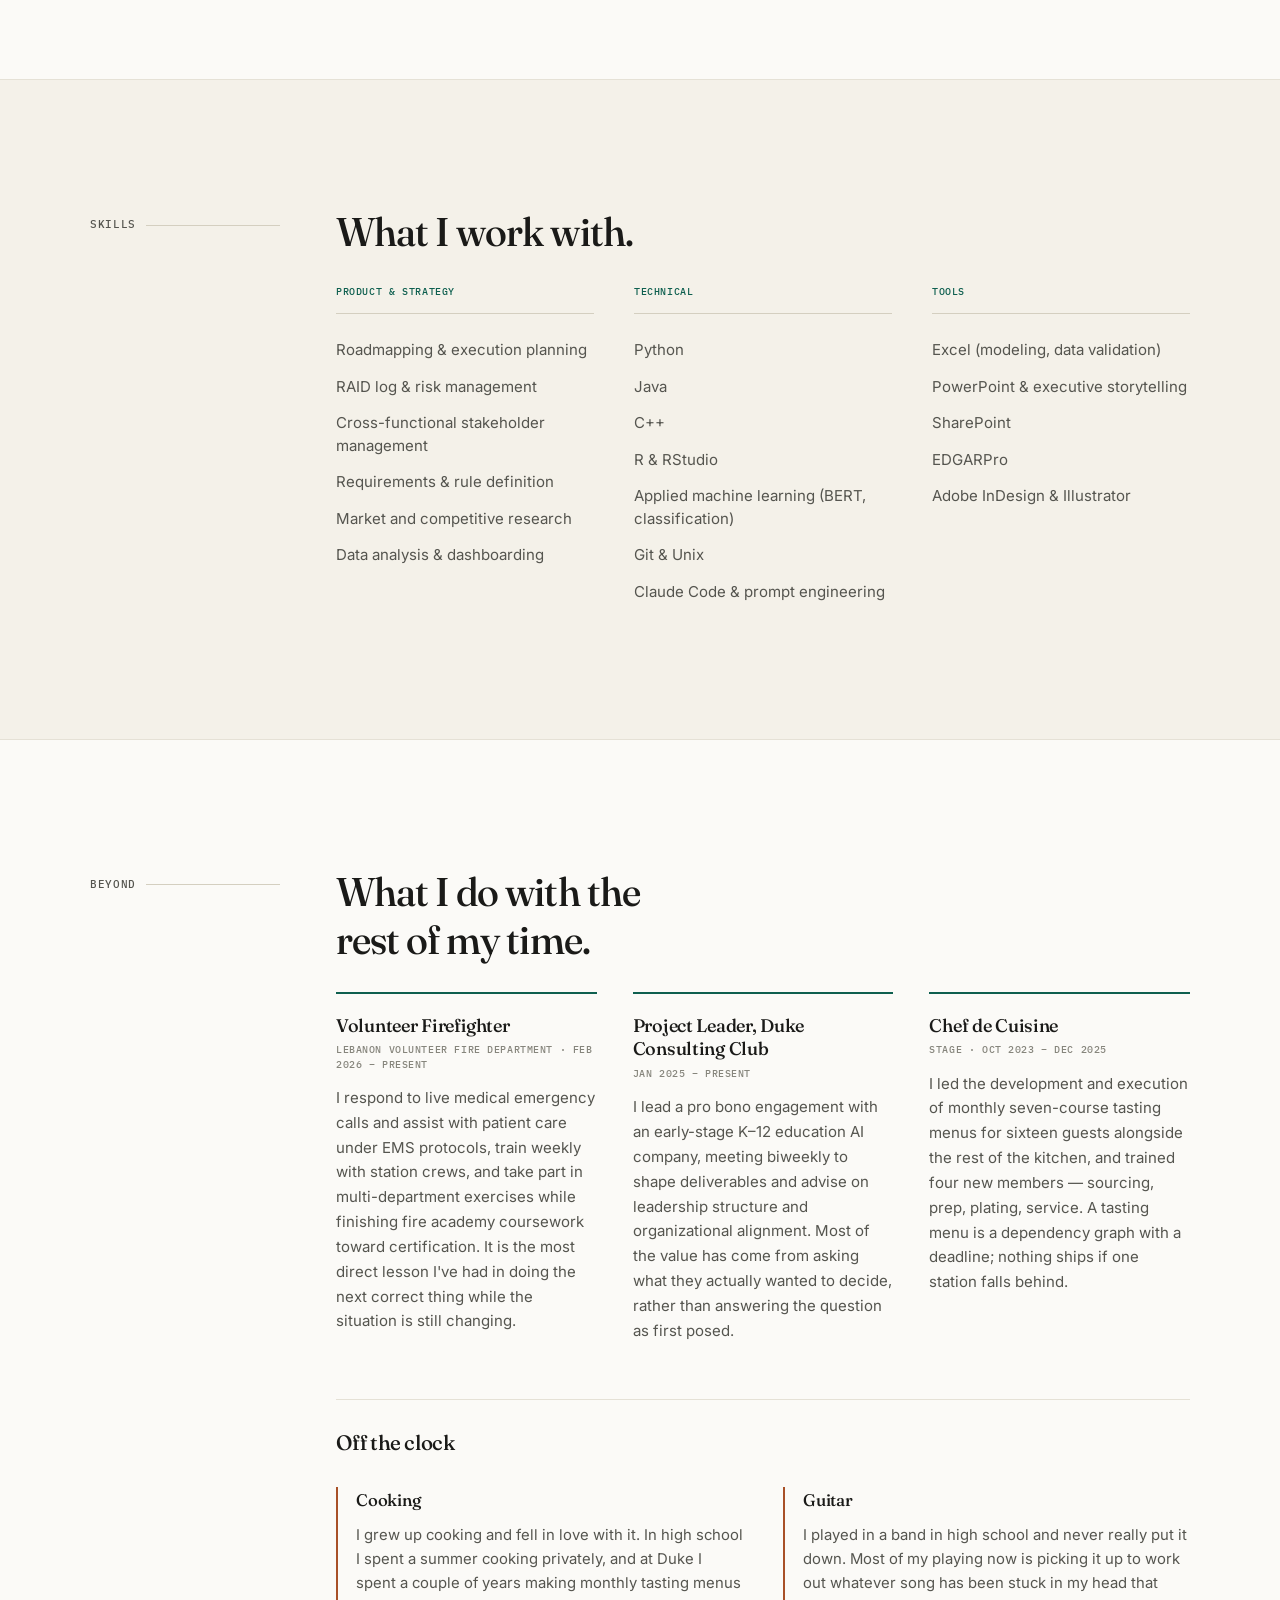
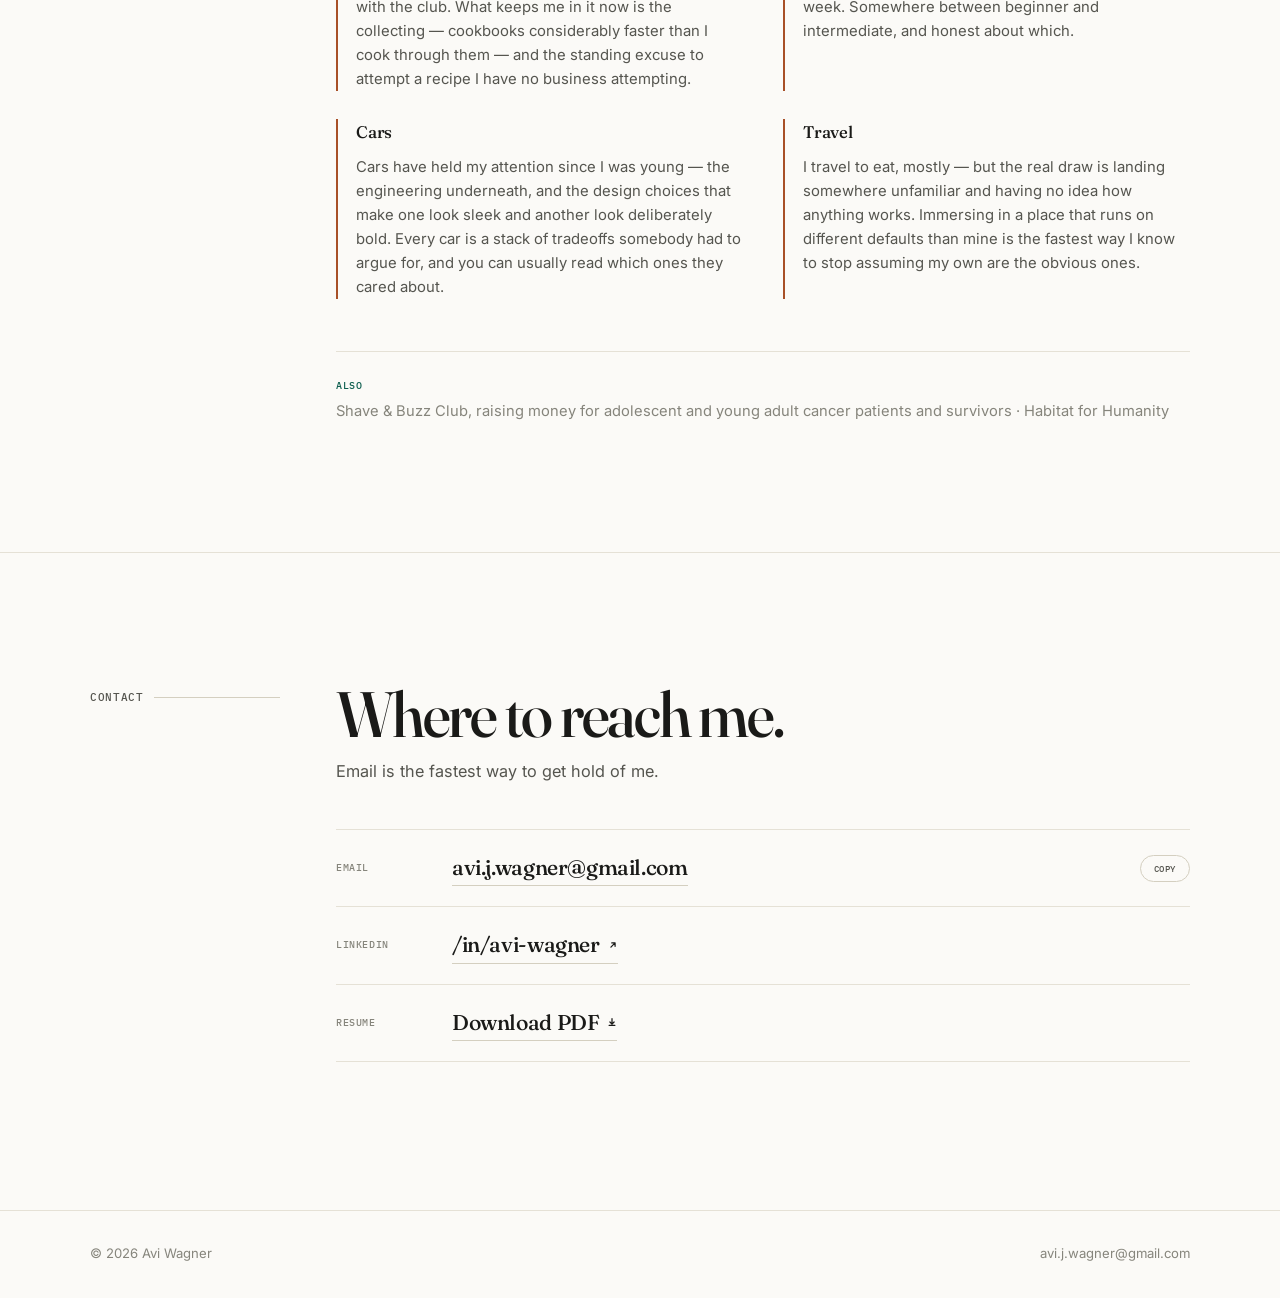
==== commit 410af95b: "Align fact cards to the text measure; drop section rail numbers The fact-card group ran the full col" ====
--- a/index.html
+++ b/index.html
@@ -110,7 +110,7 @@
         <section id="about" class="section">
             <div class="container section-grid">
                 <div class="rail">
-                    <p class="rail-label"><span class="rail-num">01</span> About</p>
+                    <p class="rail-label">About</p>
                 </div>
 
                 <div class="section-body">
@@ -162,7 +162,7 @@
         <section id="experience" class="section section-alt">
             <div class="container section-grid">
                 <div class="rail">
-                    <p class="rail-label"><span class="rail-num">02</span> Experience</p>
+                    <p class="rail-label">Experience</p>
                 </div>
 
                 <div class="section-body">
@@ -227,7 +227,7 @@
         <section id="projects" class="section">
             <div class="container section-grid">
                 <div class="rail">
-                    <p class="rail-label"><span class="rail-num">03</span> Projects</p>
+                    <p class="rail-label">Projects</p>
                 </div>
 
                 <div class="section-body">
@@ -433,7 +433,7 @@
         <section id="skills" class="section section-alt">
             <div class="container section-grid">
                 <div class="rail">
-                    <p class="rail-label"><span class="rail-num">04</span> Skills</p>
+                    <p class="rail-label">Skills</p>
                 </div>
 
                 <div class="section-body">
@@ -484,7 +484,7 @@
         <section id="beyond" class="section">
             <div class="container section-grid">
                 <div class="rail">
-                    <p class="rail-label"><span class="rail-num">05</span> Beyond</p>
+                    <p class="rail-label">Beyond</p>
                 </div>
 
                 <div class="section-body">
@@ -578,7 +578,7 @@
         <section id="contact" class="section section-contact">
             <div class="container section-grid">
                 <div class="rail">
-                    <p class="rail-label"><span class="rail-num">06</span> Contact</p>
+                    <p class="rail-label">Contact</p>
                 </div>
 
                 <div class="section-body">
--- a/styles.css
+++ b/styles.css
@@ -22,6 +22,7 @@
 /* ---------- 1. Tokens --------------------------------------------------- */
 
 :root {
+    --measure: 70ch;
     /* Light palette is the base definition. Dark only overrides. */
     --paper: #FBFAF7;
     --paper-2: #F4F1E9;
@@ -600,12 +601,6 @@
     font-size: .68rem;
 }
 
-.rail-num {
-    color: var(--pine);
-    font-size: .68rem;
-    letter-spacing: .04em;
-}
-
 .rail-label::after {
     content: '';
     flex: 1;
@@ -640,7 +635,7 @@
     color: var(--ink-2);
     font-size: 1.02rem;
     line-height: 1.72;
-    max-width: 64ch;
+    max-width: var(--measure);
     margin: 0 0 20px;
 }
 
@@ -681,7 +676,9 @@
 
 .facts {
     display: grid;
-    grid-template-columns: repeat(auto-fit, minmax(220px, 1fr));
+    /* Shares --measure with .prose p so the right edges line up */
+    max-width: var(--measure);
+    grid-template-columns: repeat(3, minmax(0, 1fr));
     gap: 1px;
     margin-top: 52px;
     background: var(--rule);
@@ -692,7 +689,7 @@
 
 .fact {
     background: var(--surface);
-    padding: 22px 24px 24px;
+    padding: 20px 20px 22px;
 }
 
 .fact-key {
@@ -1504,6 +1501,11 @@
     .passions {
         grid-template-columns: 1fr;
         gap: 24px;
+    }
+
+    .facts {
+        max-width: none;
+        grid-template-columns: 1fr 1fr;
     }
 
     .is-feature .project-head {
@@ -1590,6 +1592,12 @@
     }
 }
 
+@media (max-width: 600px) {
+    .facts {
+        grid-template-columns: 1fr;
+    }
+}
+
 @media (max-width: 480px) {
     .skills {
         grid-template-columns: 1fr;
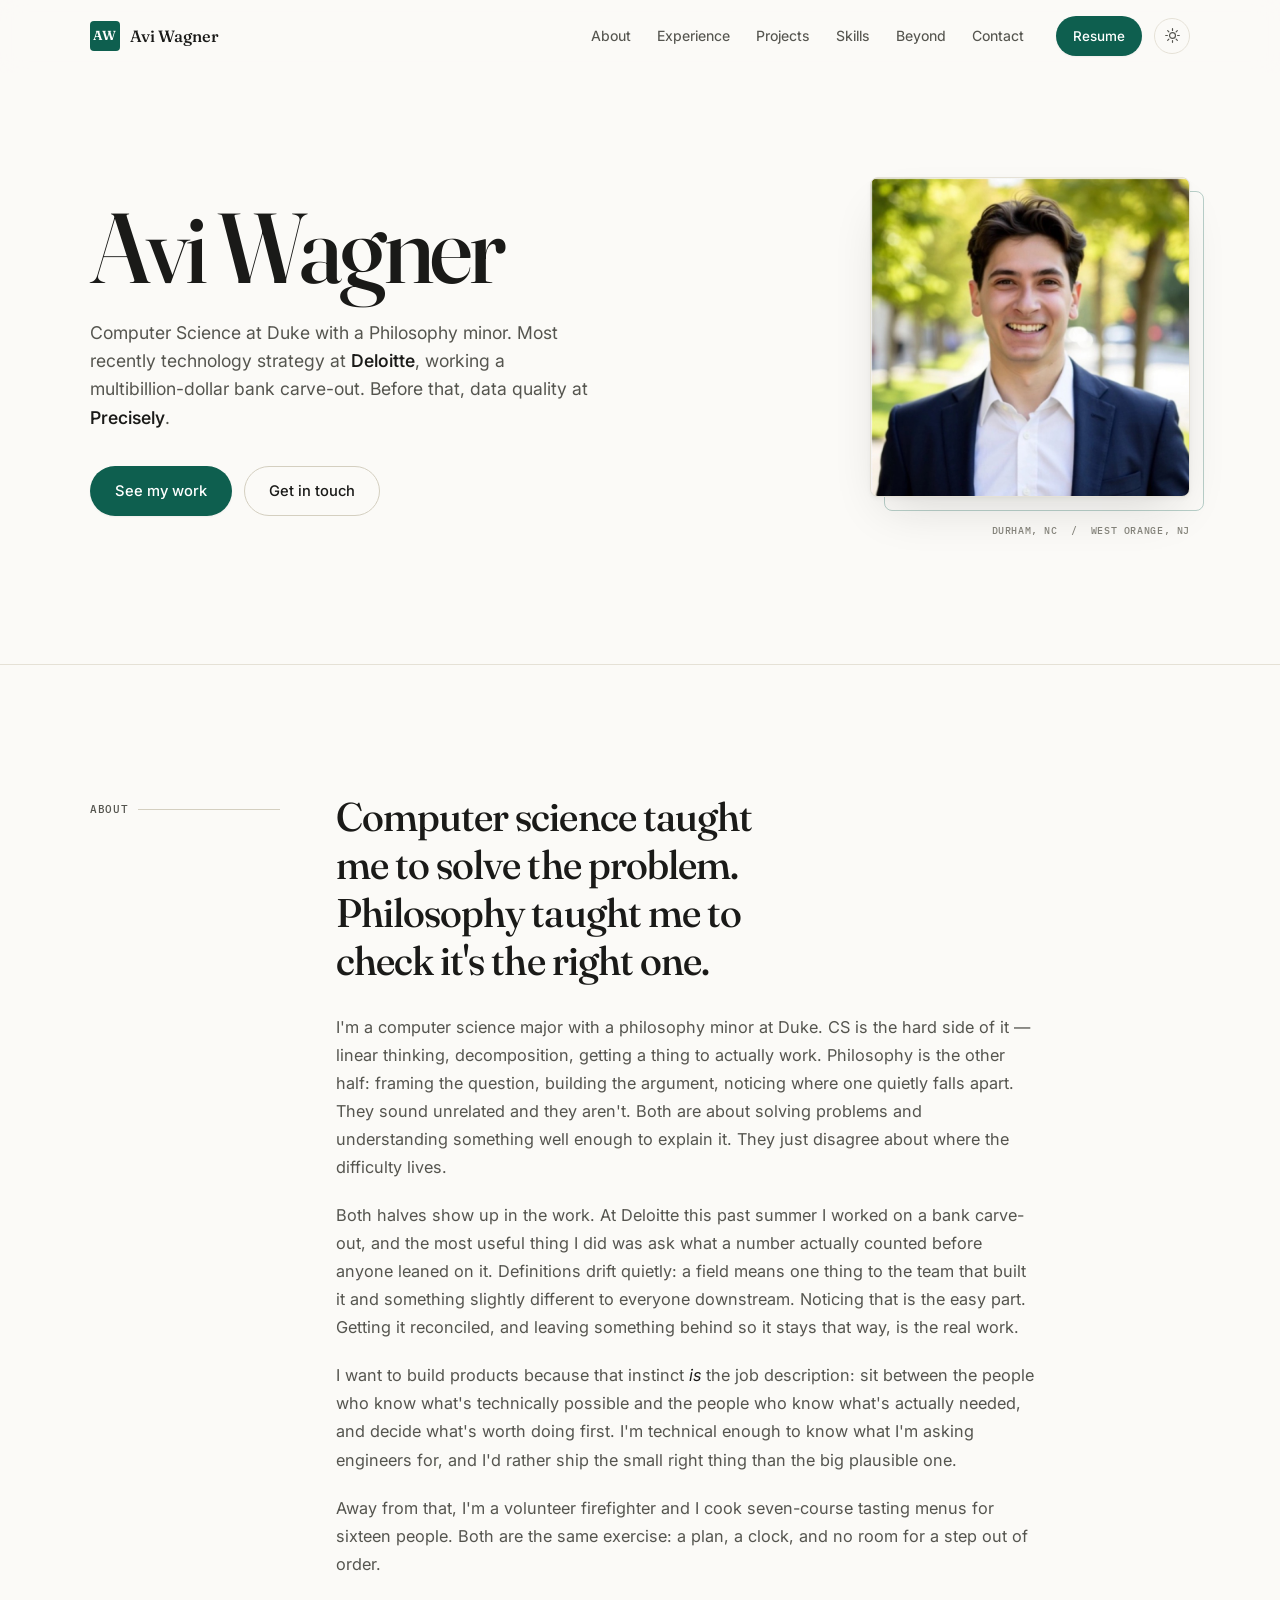
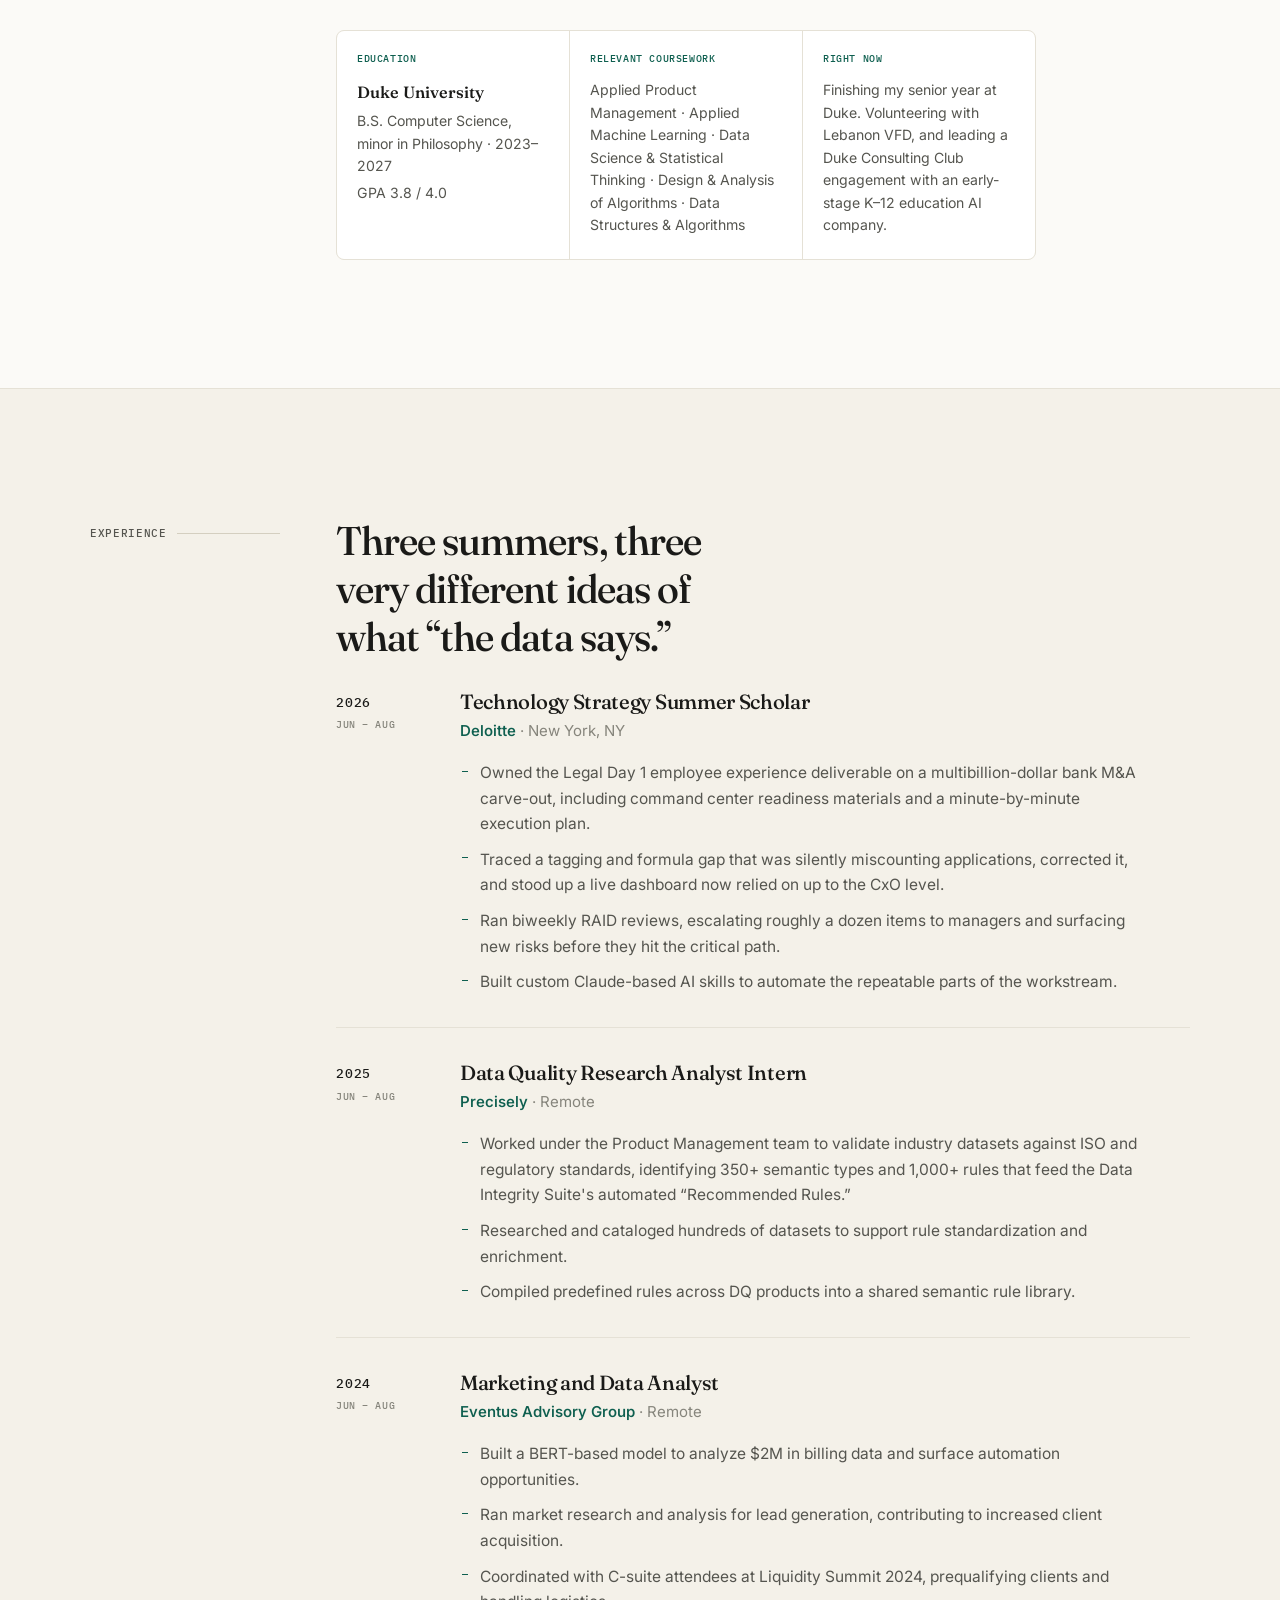
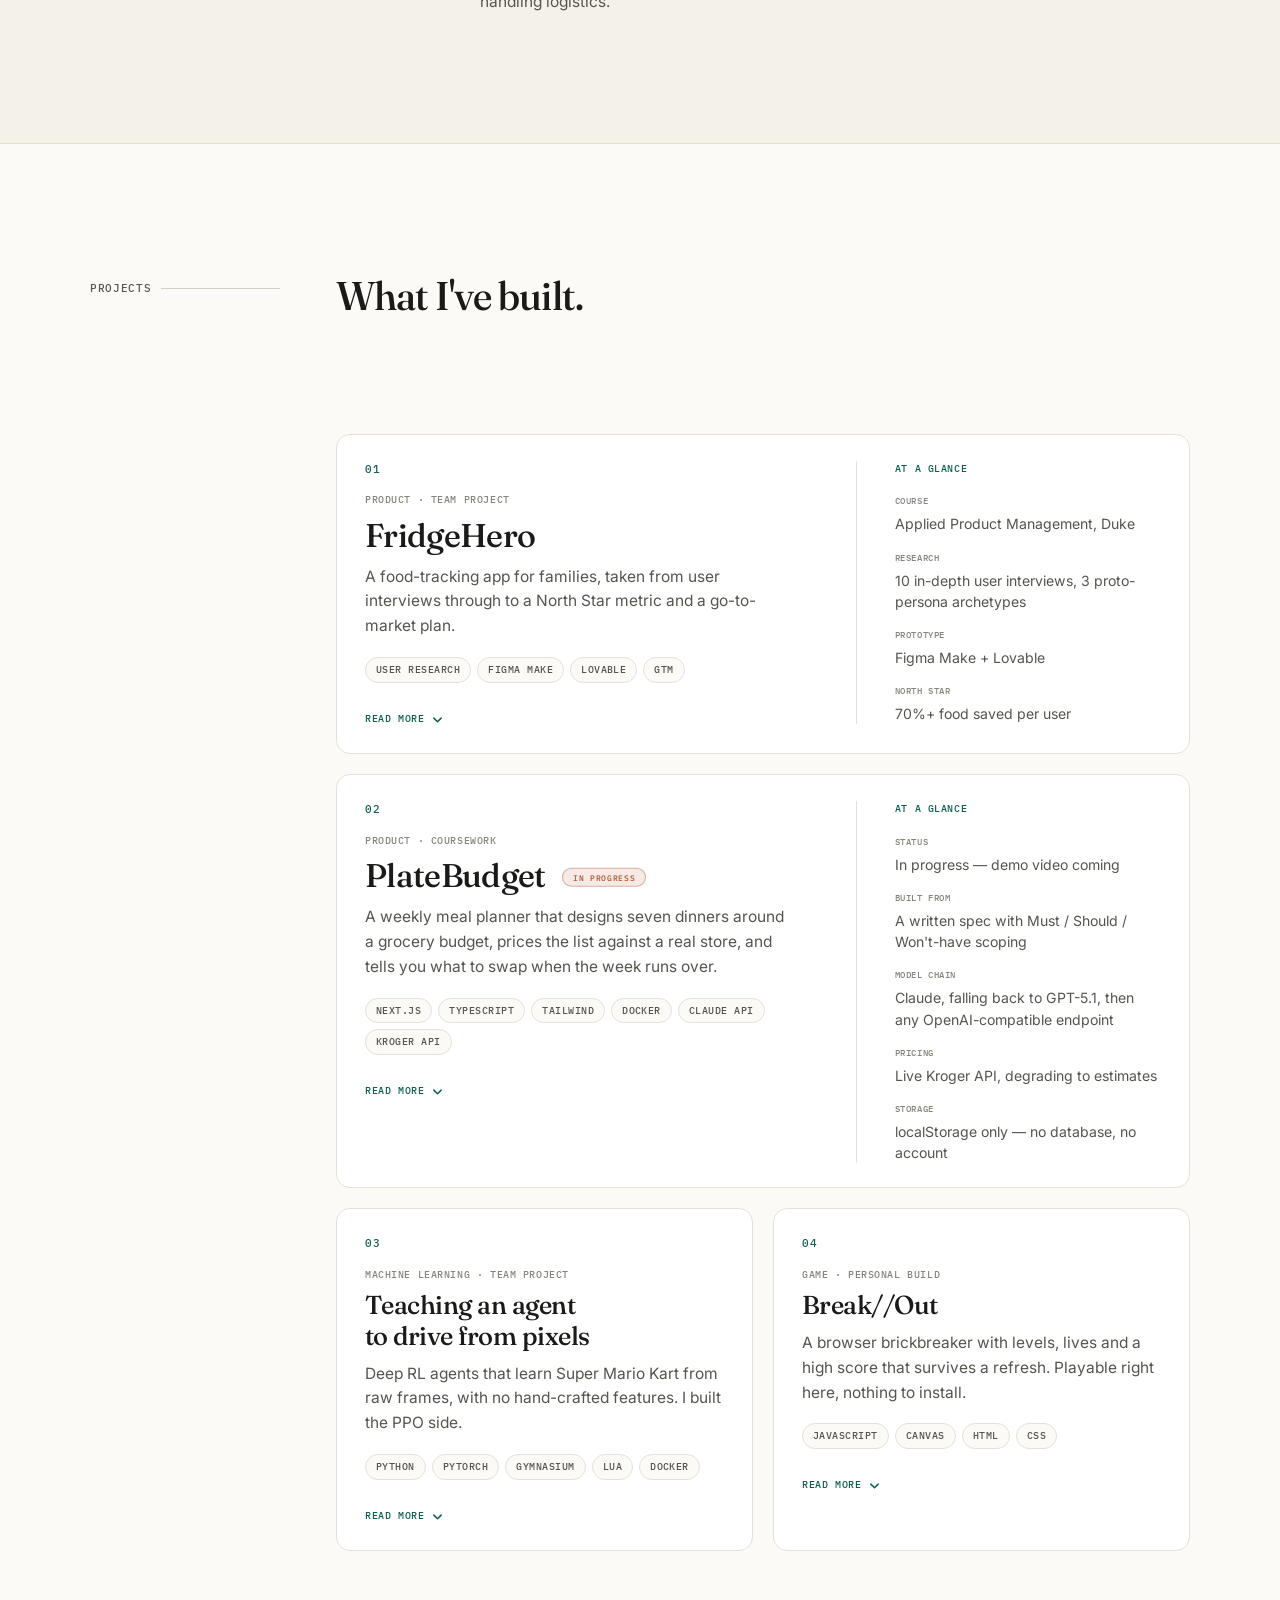
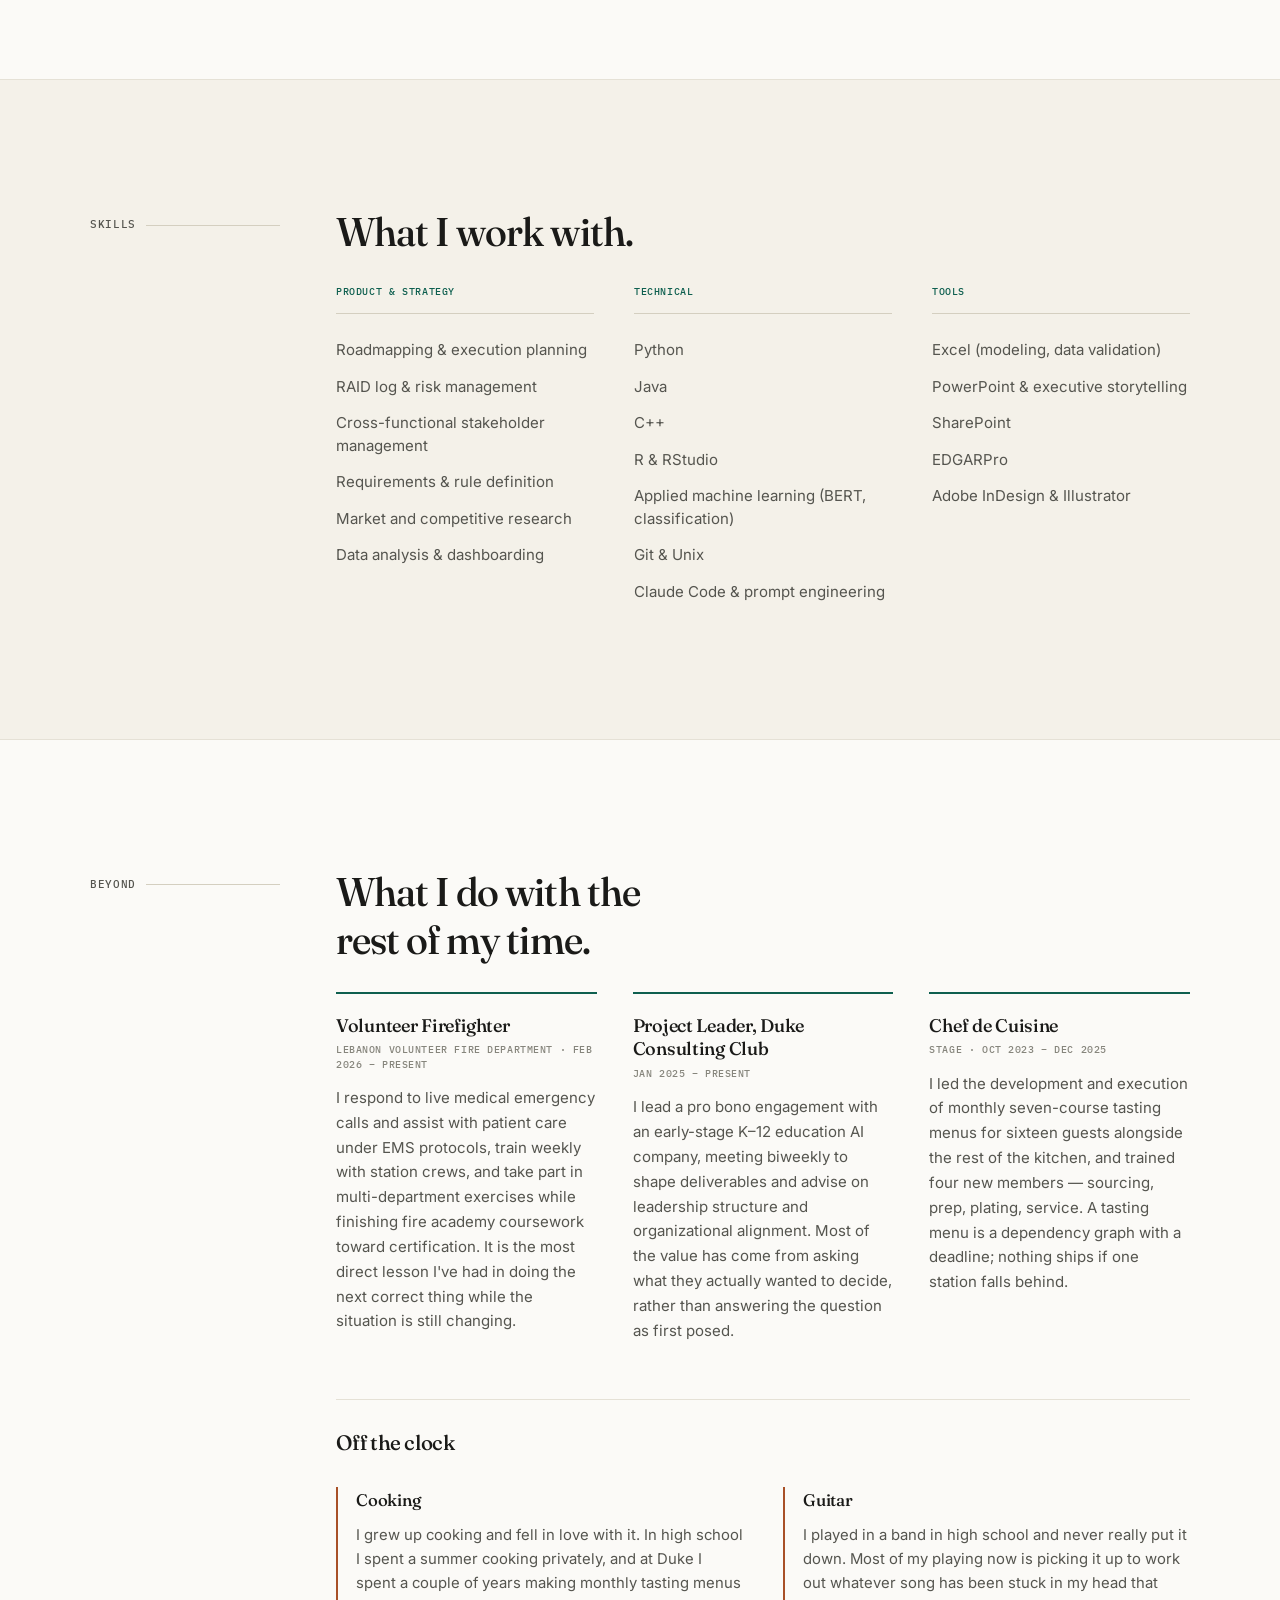
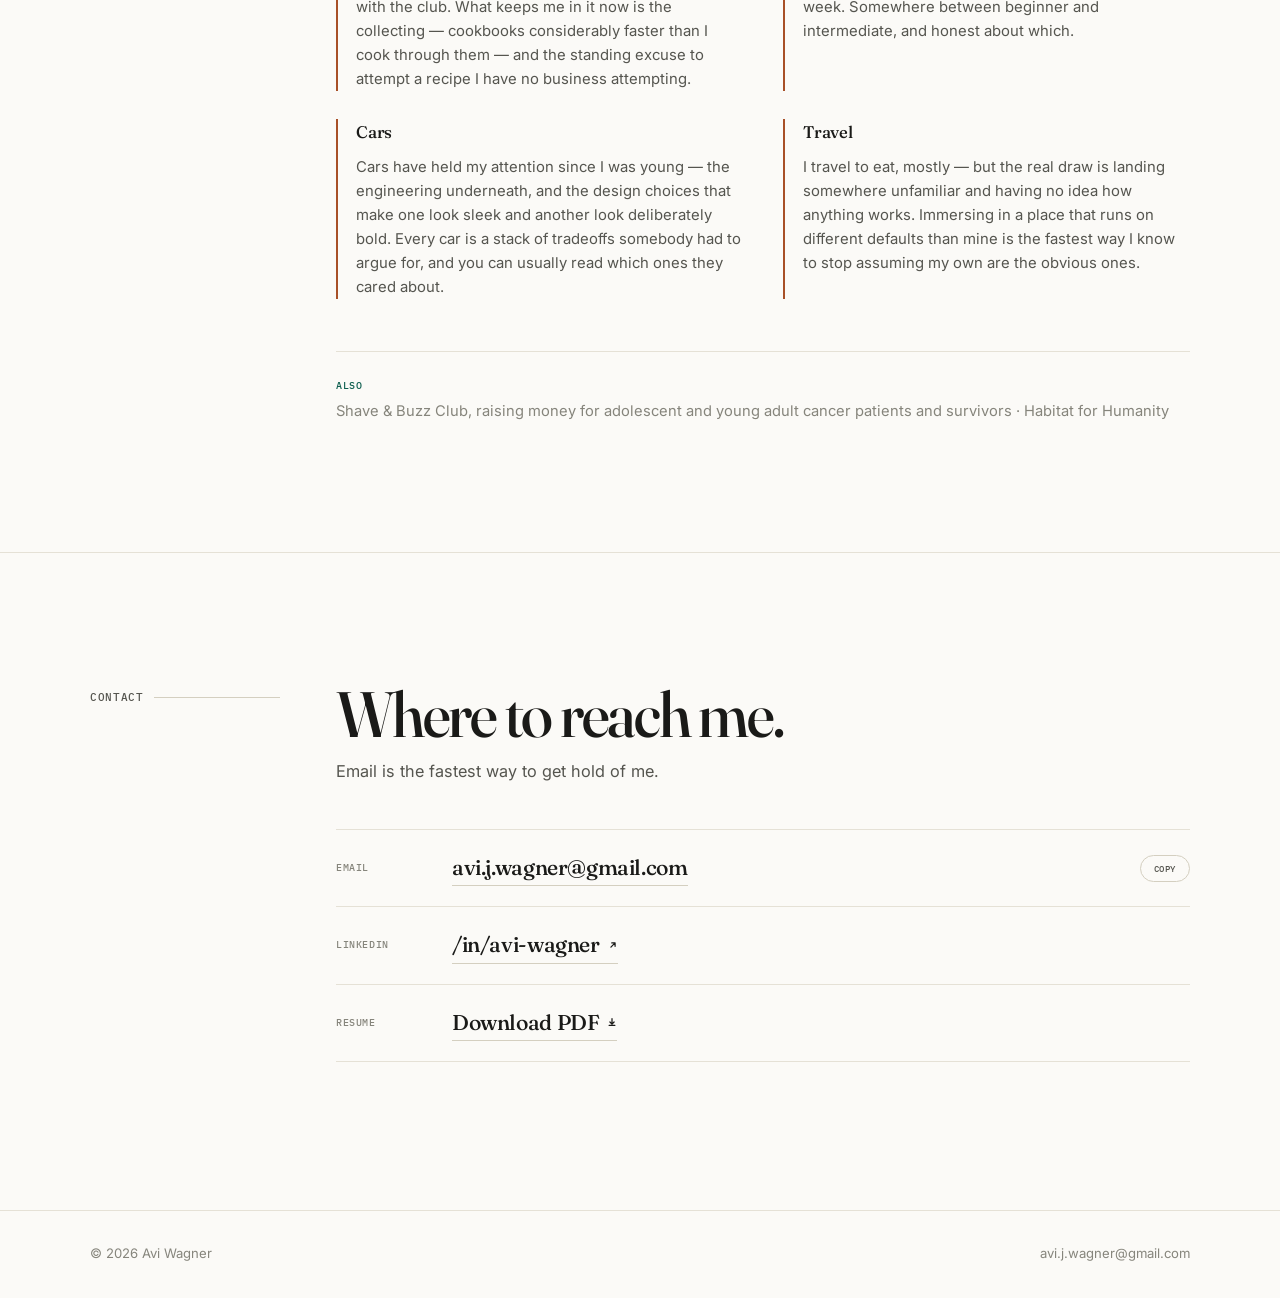
==== commit ff9c49f9: "About: describe the approach rather than the client's data Co-Authored-By: Claude Opus 5 (1M context" ====
--- a/index.html
+++ b/index.html
@@ -4,12 +4,12 @@
 <head>
     <meta charset="UTF-8" />
     <meta name="viewport" content="width=device-width, initial-scale=1.0, viewport-fit=cover" />
-    <title>Avi Wagner — Product</title>
-    <meta name="description" content="Avi Wagner — Computer Science at Duke, Philosophy minor. Technology strategy at Deloitte, data quality at Precisely. Looking for product management roles." />
+    <title>Avi Wagner</title>
+    <meta name="description" content="Avi Wagner &mdash; Computer Science at Duke with a Philosophy minor. Technology strategy at Deloitte, data quality at Precisely, and a few things built along the way." />
 
     <meta property="og:type" content="website" />
     <meta property="og:title" content="Avi Wagner — Product" />
-    <meta property="og:description" content="Computer Science at Duke, Philosophy minor. Technology strategy at Deloitte, data quality at Precisely. Looking for product management roles." />
+    <meta property="og:description" content="Computer Science at Duke with a Philosophy minor. Technology strategy at Deloitte, data quality at Precisely, and a few things built along the way." />
     <meta name="twitter:card" content="summary_large_image" />
 
     <link rel="icon" href="data:image/svg+xml,%3Csvg xmlns='http://www.w3.org/2000/svg' viewBox='0 0 100 100'%3E%3Crect width='100' height='100' rx='22' fill='%230E5F4F'/%3E%3Ctext x='50' y='67' font-size='48' font-family='Georgia,serif' font-weight='600' fill='%23FBFAF7' text-anchor='middle'%3EAW%3C/text%3E%3C/svg%3E"
@@ -126,9 +126,13 @@
                                 disagree about where the difficulty lives.
                             </p>
                         <p>
-                            Both halves show up in the work. At Deloitte this past summer I worked a multibillion-dollar bank carve-out, where a tracker several workstreams depended on was quietly miscounting applications. Not because anyone was careless &mdash; the tagging
-                            logic simply didn't mean what everyone assumed it meant. Noticing it was the easy part. Getting it corrected, and making sure it couldn't silently drift again, was the real work.
-                        </p>
+                                Both halves show up in the work. At Deloitte this past summer I worked on a bank
+                                carve-out, and the most useful thing I did was ask what a number actually counted
+                                before anyone leaned on it. Definitions drift quietly: a field means one thing to the
+                                team that built it and something slightly different to everyone downstream. Noticing
+                                that is the easy part. Getting it reconciled, and leaving something behind so it stays
+                                that way, is the real work.
+                            </p>
                         <p>
                             I want to build products because that instinct <em>is</em> the job description: sit between the people who know what's technically possible and the people who know what's actually needed, and decide what's worth doing first.
                             I'm technical enough to know what I'm asking engineers for, and I'd rather ship the small right thing than the big plausible one.
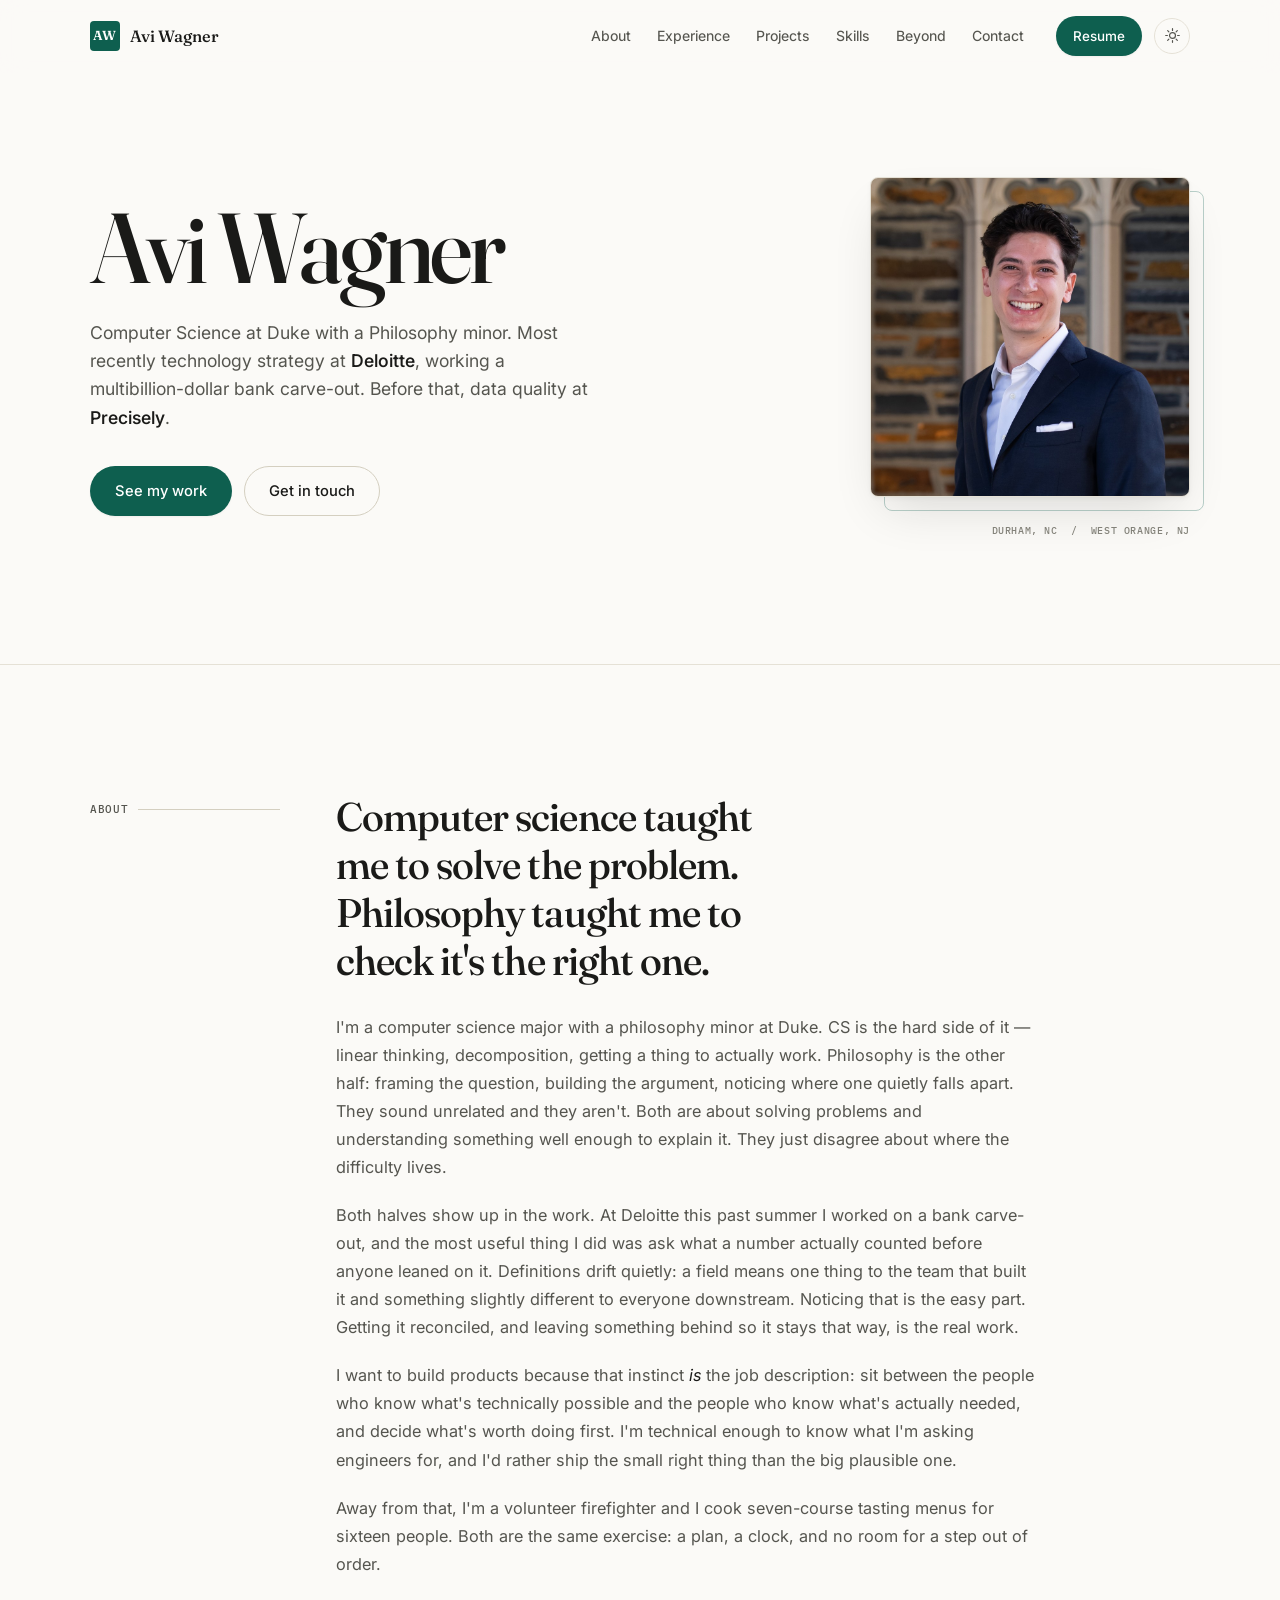
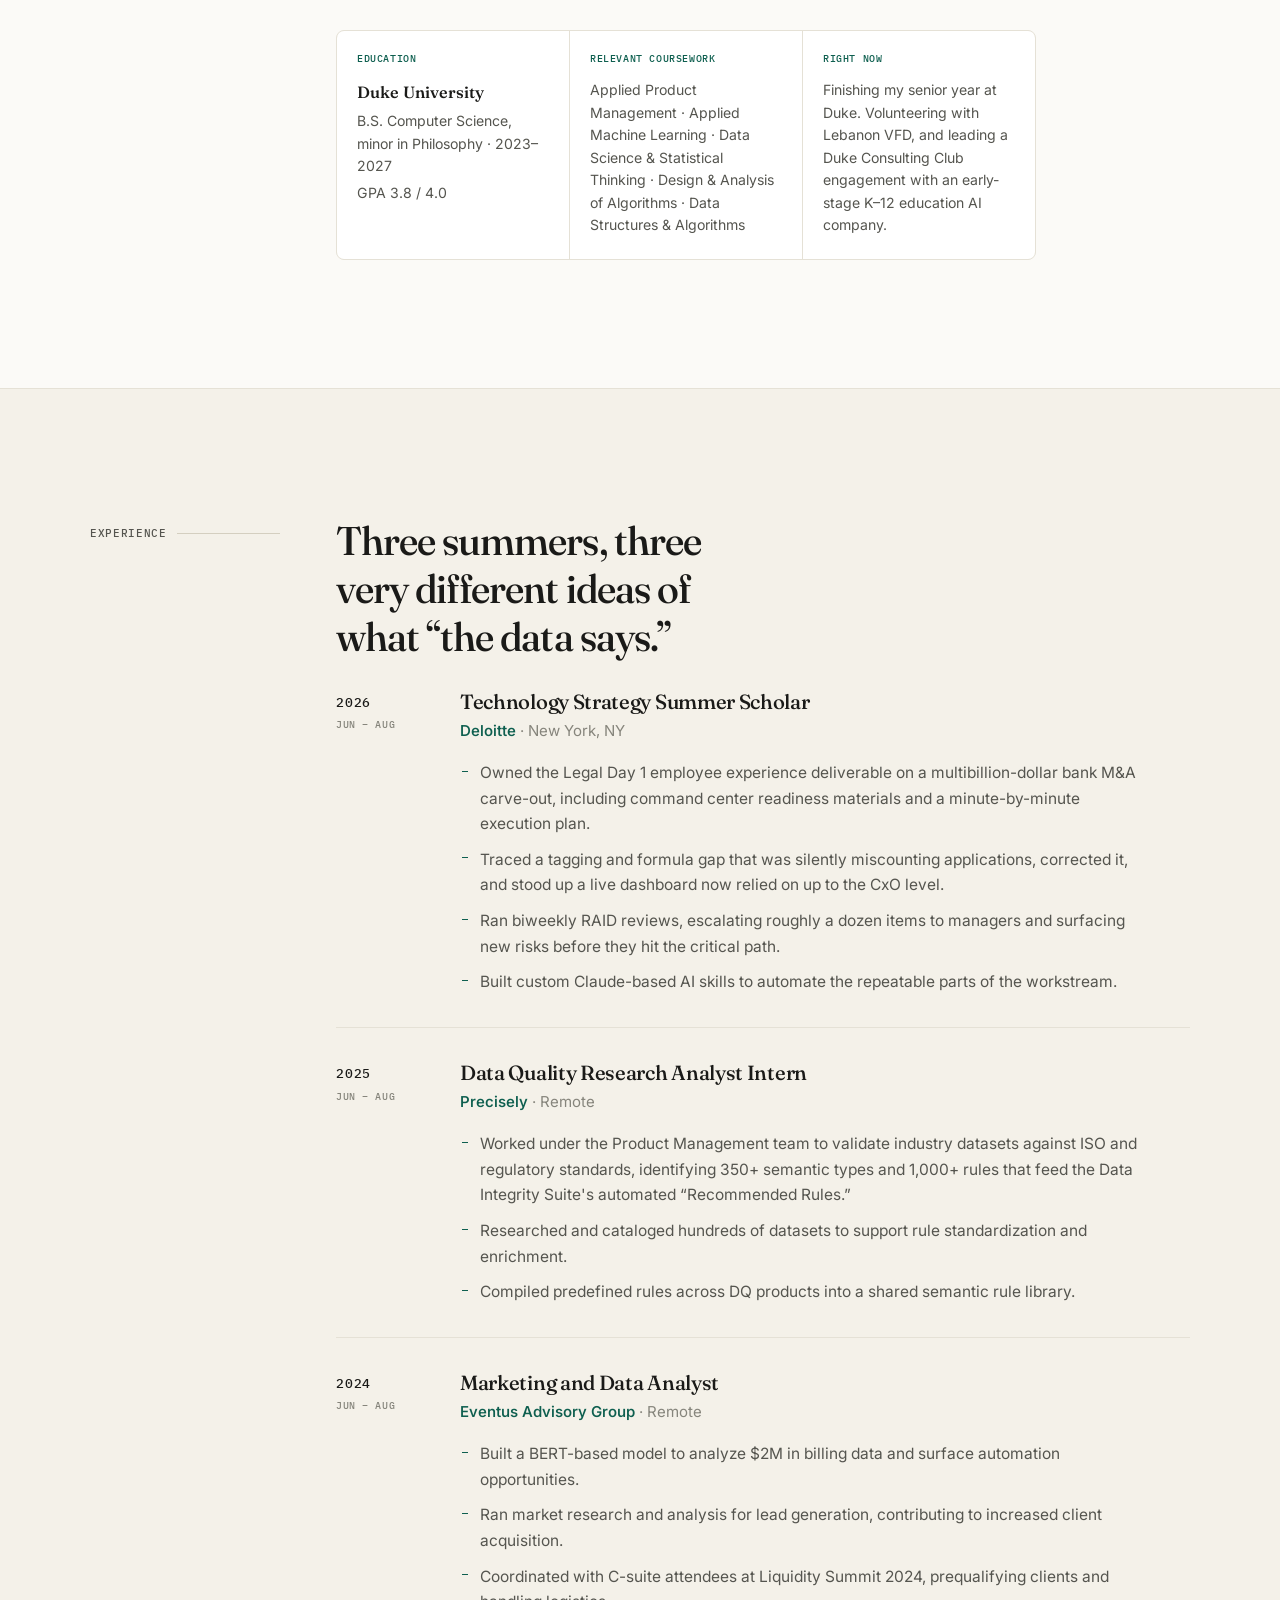
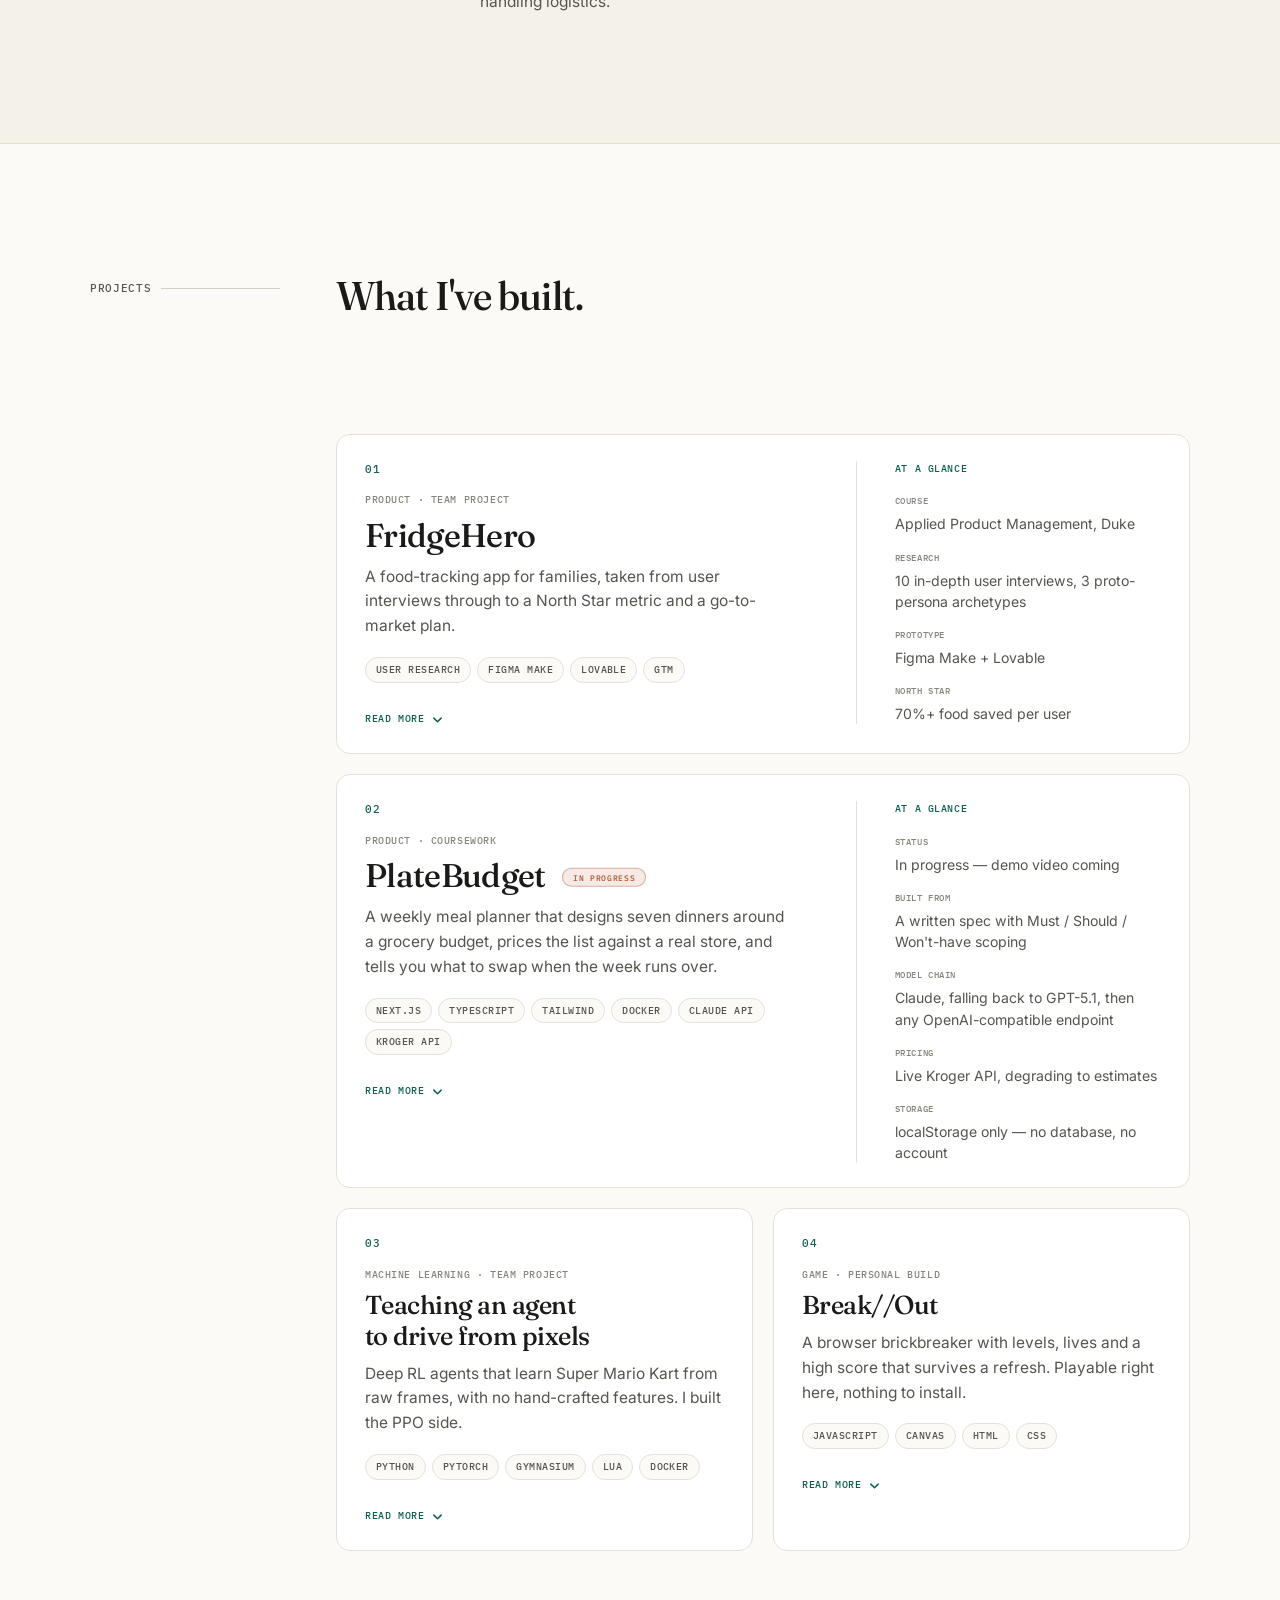
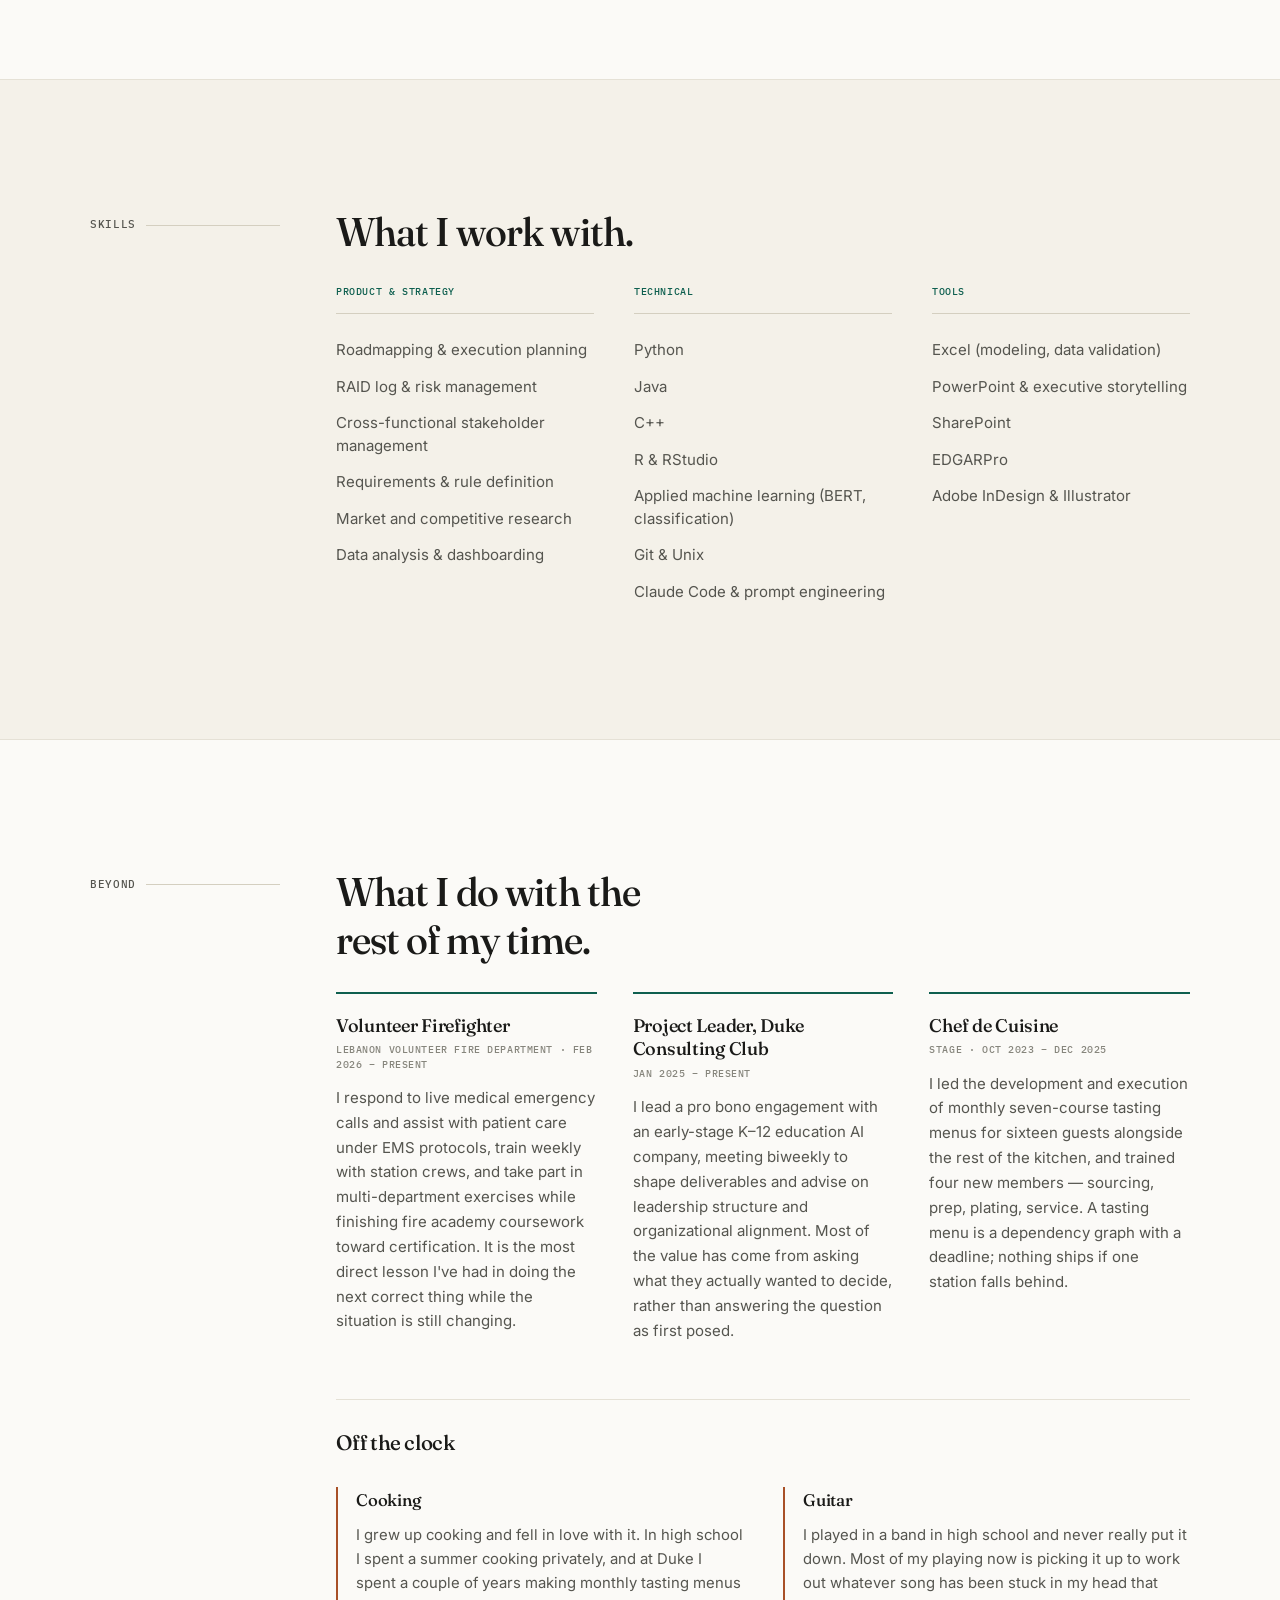
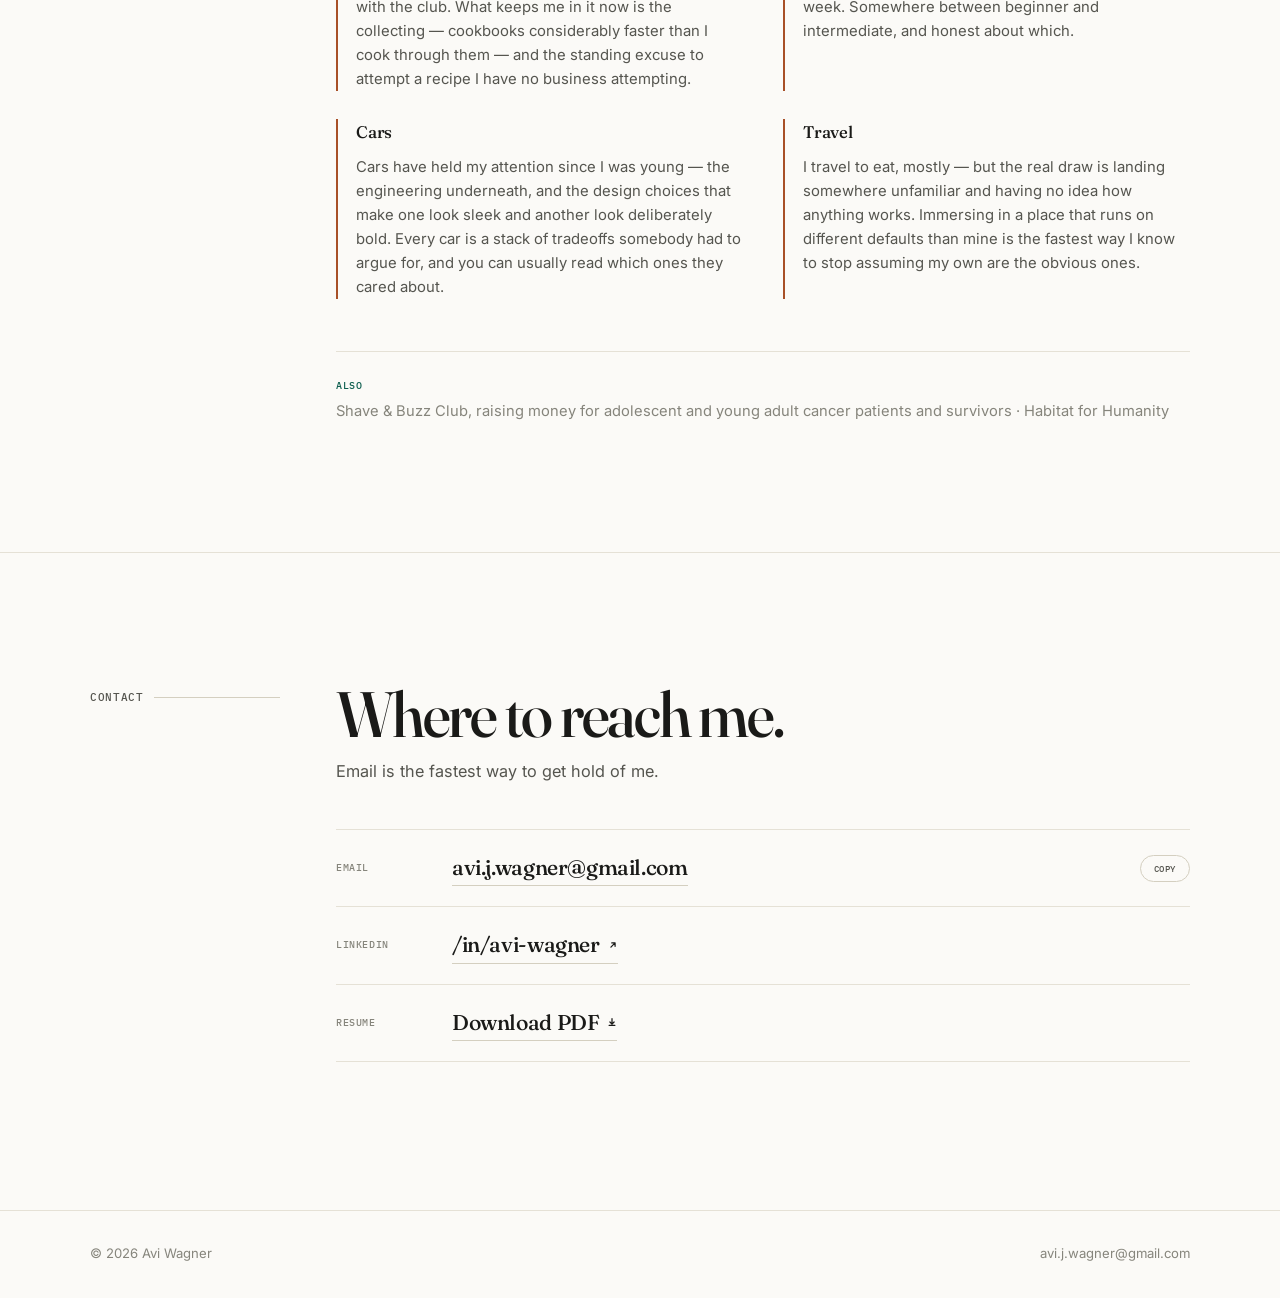
==== commit 8a538a43: "New hero headshot Crop the Duke arches portrait (DSC00150) to a 1000x1000 square and use it for the " ====
--- a/index.html
+++ b/index.html
@@ -96,7 +96,7 @@
 
                     <div class="hero-portrait reveal">
                         <figure class="portrait">
-                            <img id="portraitImg" src="assets/img/avi.jpg" alt="Portrait of Avi Wagner" width="800" height="800" />
+                            <img id="portraitImg" src="assets/img/avi-headshot.jpg" alt="Portrait of Avi Wagner" width="1000" height="1000" />
                             <div class="portrait-fallback" aria-hidden="true"><span>AW</span></div>
                         </figure>
                         <p class="portrait-caption">Durham, NC &nbsp;/&nbsp; West Orange, NJ</p>
@@ -118,21 +118,13 @@
 
                     <div class="prose reveal">
                         <p>
-                                I'm a computer science major with a philosophy minor at Duke. CS is the hard side of
-                                it &mdash; linear thinking, decomposition, getting a thing to actually work.
-                                Philosophy is the other half: framing the question, building the argument, noticing
-                                where one quietly falls apart. They sound unrelated and they aren't. Both are about
-                                solving problems and understanding something well enough to explain it. They just
-                                disagree about where the difficulty lives.
-                            </p>
+                            I'm a computer science major with a philosophy minor at Duke. CS is the hard side of it &mdash; linear thinking, decomposition, getting a thing to actually work. Philosophy is the other half: framing the question, building the argument, noticing where
+                            one quietly falls apart. They sound unrelated and they aren't. Both are about solving problems and understanding something well enough to explain it. They just disagree about where the difficulty lives.
+                        </p>
                         <p>
-                                Both halves show up in the work. At Deloitte this past summer I worked on a bank
-                                carve-out, and the most useful thing I did was ask what a number actually counted
-                                before anyone leaned on it. Definitions drift quietly: a field means one thing to the
-                                team that built it and something slightly different to everyone downstream. Noticing
-                                that is the easy part. Getting it reconciled, and leaving something behind so it stays
-                                that way, is the real work.
-                            </p>
+                            Both halves show up in the work. At Deloitte this past summer I worked on a bank carve-out, and the most useful thing I did was ask what a number actually counted before anyone leaned on it. Definitions drift quietly: a field means one thing to the team
+                            that built it and something slightly different to everyone downstream. Noticing that is the easy part. Getting it reconciled, and leaving something behind so it stays that way, is the real work.
+                        </p>
                         <p>
                             I want to build products because that instinct <em>is</em> the job description: sit between the people who know what's technically possible and the people who know what's actually needed, and decide what's worth doing first.
                             I'm technical enough to know what I'm asking engineers for, and I'd rather ship the small right thing than the big plausible one.
@@ -200,7 +192,8 @@
                                 <p class="role-org">Precisely <span class="role-loc">Remote</span></p>
                                 <ul class="role-points">
                                     <li>Worked under the Product Management team to validate industry datasets against ISO and regulatory standards, identifying 350+ semantic types and 1,000+ rules that feed the Data Integrity Suite's automated &ldquo;Recommended
-                                        Rules.&rdquo;</li>
+                                        Rules.&rdquo;
+                                    </li>
                                     <li>Researched and cataloged hundreds of datasets to support rule standardization and enrichment.</li>
                                     <li>Compiled predefined rules across DQ products into a shared semantic rule library.</li>
                                 </ul>
@@ -258,20 +251,29 @@
                                 <div class="project-glance">
                                     <p class="glance-head">At a glance</p>
                                     <dl class="glance">
-                                        <dt>Course</dt><dd>Applied Product Management, Duke</dd>
-                                        <dt>Research</dt><dd>10 in-depth user interviews, 3 proto-persona archetypes</dd>
-                                        <dt>Prototype</dt><dd>Figma Make + Lovable</dd>
-                                        <dt>North Star</dt><dd>70%+ food saved per user</dd>
+                                        <dt>Course</dt>
+                                        <dd>Applied Product Management, Duke</dd>
+                                        <dt>Research</dt>
+                                        <dd>10 in-depth user interviews, 3 proto-persona archetypes</dd>
+                                        <dt>Prototype</dt>
+                                        <dd>Figma Make + Lovable</dd>
+                                        <dt>North Star</dt>
+                                        <dd>70%+ food saved per user</dd>
                                     </dl>
                                 </div>
                             </summary>
 
                             <div class="project-detail">
                                 <div class="prose">
-                                    <p>American households throw out 30&ndash;40% of the food they buy &mdash; about $2,900 a year for a family of four. The reason isn't that people don't care. It's that a fridge has no interface. You can't see what's in it, when it expires, or what you already bought last week.</p>
-                                    <p>We ran ten in-depth user interviews and mapped three proto-persona archetypes before designing anything. That pointed at Jessica: 34, two kids, full-time job, the primary grocery shopper in her household. Mothers are the primary shopper in roughly 80% of households and families with kids waste the most food per capita, so she had both the highest waste and the strongest financial reason to change.</p>
-                                    <p>Mapping her food lifecycle across five stages surfaced two pain points worth building for: <strong>over-purchasing</strong> (buying &ldquo;just in case,&rdquo; swayed by bulk deals, no visibility into current stock) and <strong>no visibility</strong> (forgetting what's in the fridge, buying duplicates, no expiration tracking). One interview line stuck with us &mdash; &ldquo;I'll forget about having a food item, so it might be hidden in the fridge, and I just don't see it.&rdquo;</p>
-                                    <p>The product answers those directly: a receipt scanner so tracking costs no effort, a food tracker she checks before shopping, expiry reminders, AI recipes that use what's about to go bad, and a stats page showing the money and waste she's avoided.</p>
+                                    <p>American households throw out 30&ndash;40% of the food they buy &mdash; about $2,900 a year for a family of four. The reason isn't that people don't care. It's that a fridge has no interface. You can't see what's in
+                                        it, when it expires, or what you already bought last week.</p>
+                                    <p>We ran ten in-depth user interviews and mapped three proto-persona archetypes before designing anything. That pointed at Jessica: 34, two kids, full-time job, the primary grocery shopper in her household. Mothers are
+                                        the primary shopper in roughly 80% of households and families with kids waste the most food per capita, so she had both the highest waste and the strongest financial reason to change.</p>
+                                    <p>Mapping her food lifecycle across five stages surfaced two pain points worth building for: <strong>over-purchasing</strong> (buying &ldquo;just in case,&rdquo; swayed by bulk deals, no visibility into current stock)
+                                        and <strong>no visibility</strong> (forgetting what's in the fridge, buying duplicates, no expiration tracking). One interview line stuck with us &mdash; &ldquo;I'll forget about having a food item, so it might
+                                        be hidden in the fridge, and I just don't see it.&rdquo;</p>
+                                    <p>The product answers those directly: a receipt scanner so tracking costs no effort, a food tracker she checks before shopping, expiry reminders, AI recipes that use what's about to go bad, and a stats page showing the
+                                        money and waste she's avoided.</p>
                                 </div>
 
                                 <div class="kpi-strip">
@@ -285,7 +287,8 @@
                                 </div>
 
                                 <div class="prose">
-                                    <p>Monetization is freemium &mdash; core tracking free, with premium analytics, meal planning, family sharing and grocery integrations. Acquisition targets where the persona already is: parent groups on Facebook and Instagram, mom and parent influencers, coupon and meal-planning communities, and grocery-adjacent touchpoints.</p>
+                                    <p>Monetization is freemium &mdash; core tracking free, with premium analytics, meal planning, family sharing and grocery integrations. Acquisition targets where the persona already is: parent groups on Facebook and Instagram,
+                                        mom and parent influencers, coupon and meal-planning communities, and grocery-adjacent touchpoints.</p>
                                     <p class="note">Built with two teammates for Applied Product Management at Duke. We split the work by phase rather than by function, so all three of us had a hand in the research, the product decisions and the deck.</p>
                                 </div>
 
@@ -316,23 +319,36 @@
                                 <div class="project-glance">
                                     <p class="glance-head">At a glance</p>
                                     <dl class="glance">
-                                        <dt>Status</dt><dd>In progress &mdash; demo video coming</dd>
-                                        <dt>Built from</dt><dd>A written spec with Must / Should / Won't-have scoping</dd>
-                                        <dt>Model chain</dt><dd>Claude, falling back to GPT-5.1, then any OpenAI-compatible endpoint</dd>
-                                        <dt>Pricing</dt><dd>Live Kroger API, degrading to estimates</dd>
-                                        <dt>Storage</dt><dd>localStorage only &mdash; no database, no account</dd>
+                                        <dt>Status</dt>
+                                        <dd>In progress &mdash; demo video coming</dd>
+                                        <dt>Built from</dt>
+                                        <dd>A written spec with Must / Should / Won't-have scoping</dd>
+                                        <dt>Model chain</dt>
+                                        <dd>Claude, falling back to GPT-5.1, then any OpenAI-compatible endpoint</dd>
+                                        <dt>Pricing</dt>
+                                        <dd>Live Kroger API, degrading to estimates</dd>
+                                        <dt>Storage</dt>
+                                        <dd>localStorage only &mdash; no database, no account</dd>
                                     </dl>
                                 </div>
                             </summary>
 
                             <div class="project-detail">
                                 <div class="prose">
-                                    <p>You tell it what you like, what you can spend, and how many people you're feeding. It designs seven dinners that <em>deliberately share ingredients</em>, consolidates them into one shopping list, prices that list against your actual Harris Teeter, and if the week runs over budget it proposes specific swaps to get back under.</p>
-                                    <p>The decision I'd defend hardest is showing the budget as a <strong>range rather than a number</strong>, and widening that range as more of the list falls back to estimated prices. A single total would look more authoritative and be less true. A mostly-estimated week should not present the same confidence as a fully-priced one, so the interface makes its own uncertainty visible instead of hiding it behind a tidy figure.</p>
-                                    <p>Everything is a fallback chain. The model chain runs Claude first, then GPT-5.1, then any OpenAI-compatible endpoint, all sharing byte-identical prompts and one Zod schema so the output shape can't drift between providers. The Kroger price provider never throws &mdash; missing credentials, no store near your ZIP, no product match, a timeout, a 5xx all resolve to &ldquo;no quote for this item&rdquo; and fall through to estimates. The consequence is the one I wanted: the app is fully usable before you have any store credentials at all.</p>
-                                    <p>Ingredient matching is where I made a deliberately narrow choice. Words like <em>ground</em>, <em>dried</em>, <em>frozen</em>, <em>diced</em> are specifically <strong>not</strong> stripped during matching, because ground beef is not beef and a can of diced tomatoes is not a fresh tomato. Being cleverer there would have produced a shorter list and a wrong one.</p>
-                                    <p>My favourite bug: Harris Teeter's chain code in Kroger's Locations API is <code>HART</code>, not <code>HARRISTEETER</code>. The wrong value isn't rejected &mdash; it returns <code>200</code> with zero stores. So the store picker silently empties, every price quietly falls back to an estimate, and nothing anywhere reports an error. A success response that means failure is the same shape of problem as the miscounting tracker I found at Deloitte, and I seem to keep finding them.</p>
-                                    <p>The README carries a known-limitations section naming the ways the estimate is wrong, including that unreconcilable pack sizes are priced as a single package and therefore bias the budget <em>low</em>. I'd rather ship a number with its error bars stated than one that looks clean.</p>
+                                    <p>You tell it what you like, what you can spend, and how many people you're feeding. It designs seven dinners that <em>deliberately share ingredients</em>, consolidates them into one shopping list, prices that list against
+                                        your actual Harris Teeter, and if the week runs over budget it proposes specific swaps to get back under.</p>
+                                    <p>The decision I'd defend hardest is showing the budget as a <strong>range rather than a number</strong>, and widening that range as more of the list falls back to estimated prices. A single total would look more authoritative
+                                        and be less true. A mostly-estimated week should not present the same confidence as a fully-priced one, so the interface makes its own uncertainty visible instead of hiding it behind a tidy figure.</p>
+                                    <p>Everything is a fallback chain. The model chain runs Claude first, then GPT-5.1, then any OpenAI-compatible endpoint, all sharing byte-identical prompts and one Zod schema so the output shape can't drift between providers.
+                                        The Kroger price provider never throws &mdash; missing credentials, no store near your ZIP, no product match, a timeout, a 5xx all resolve to &ldquo;no quote for this item&rdquo; and fall through to estimates. The
+                                        consequence is the one I wanted: the app is fully usable before you have any store credentials at all.</p>
+                                    <p>Ingredient matching is where I made a deliberately narrow choice. Words like <em>ground</em>, <em>dried</em>, <em>frozen</em>, <em>diced</em> are specifically <strong>not</strong> stripped during matching, because ground
+                                        beef is not beef and a can of diced tomatoes is not a fresh tomato. Being cleverer there would have produced a shorter list and a wrong one.</p>
+                                    <p>My favourite bug: Harris Teeter's chain code in Kroger's Locations API is <code>HART</code>, not <code>HARRISTEETER</code>. The wrong value isn't rejected &mdash; it returns <code>200</code> with zero stores. So the
+                                        store picker silently empties, every price quietly falls back to an estimate, and nothing anywhere reports an error. A success response that means failure is the same shape of problem as the miscounting tracker
+                                        I found at Deloitte, and I seem to keep finding them.</p>
+                                    <p>The README carries a known-limitations section naming the ways the estimate is wrong, including that unreconcilable pack sizes are priced as a single package and therefore bias the budget <em>low</em>. I'd rather ship
+                                        a number with its error bars stated than one that looks clean.</p>
                                     <!-- TODO(Avi): this has no public link because the repo lives on Duke's
                                          internal GitLab (CompSci 390). Two options, both yours to make:
                                            1. Deploy a demo to Vercel — it works without store credentials,
@@ -360,7 +376,7 @@
                                 </figure>
                                 ===== END DEMO VIDEO SLOT ===== -->
 
-                                <p class="note">Coursework for CompSci 390 at Duke, and still being built &mdash; a demo video is coming. The source lives on Duke's internal GitLab, so there's no public link yet; happy to walk through the code or demo it live.</p>
+                                <p class="note">Coursework for CompSci 390 at Duke, and still being built &mdash; a demo video is coming. The source lives on Duke's internal GitLab, so there's no public link yet.</p>
                             </div>
                         </details>
 
@@ -381,10 +397,14 @@
 
                             <div class="project-detail">
                                 <div class="prose">
-                                    <p>The question was whether an agent could learn to drive from nothing but the pixels on screen, and how two very different algorithms compare when you do. We wrote a Deep Q-Network and Proximal Policy Optimization from scratch rather than importing them, ran both on two tracks, and benchmarked them against each other.</p>
-                                    <p>I owned the PPO agent &mdash; actor-critic, generalized advantage estimation, the clipped surrogate objective, and entropy scheduling &mdash; along with every PPO training run and the evaluation and plotting pipeline the whole comparison rests on. My teammate built the DQN, the Gymnasium wrappers, and the Lua reward integration that pulls checkpoint progress straight out of game RAM.</p>
-                                    <p>The interesting part wasn't the algorithms, it was the reward function. Our first design terminated episodes on collision, and the agents figured out they could idle next to a wall to farm episode length without ever driving. Switching to progress-based termination improved throughput roughly tenfold. Log-transforming rewards was what finally stabilized PPO training.</p>
-                                    <p>DQN won by a wide margin on raw return &mdash; 7,789 against PPO's 338 &mdash; because experience replay let it revisit the rare lap-completion events that PPO saw once and moved past. But on a track it had never seen, DQN transferred poorly while PPO held about 55% of its return. The headline number and the useful number pointed in opposite directions, which is the finding I'd actually defend.</p>
+                                    <p>The question was whether an agent could learn to drive from nothing but the pixels on screen, and how two very different algorithms compare when you do. We wrote a Deep Q-Network and Proximal Policy Optimization from
+                                        scratch rather than importing them, ran both on two tracks, and benchmarked them against each other.</p>
+                                    <p>I owned the PPO agent &mdash; actor-critic, generalized advantage estimation, the clipped surrogate objective, and entropy scheduling &mdash; along with every PPO training run and the evaluation and plotting pipeline
+                                        the whole comparison rests on. My teammate built the DQN, the Gymnasium wrappers, and the Lua reward integration that pulls checkpoint progress straight out of game RAM.</p>
+                                    <p>The interesting part wasn't the algorithms, it was the reward function. Our first design terminated episodes on collision, and the agents figured out they could idle next to a wall to farm episode length without ever
+                                        driving. Switching to progress-based termination improved throughput roughly tenfold. Log-transforming rewards was what finally stabilized PPO training.</p>
+                                    <p>DQN won by a wide margin on raw return &mdash; 7,789 against PPO's 338 &mdash; because experience replay let it revisit the rare lap-completion events that PPO saw once and moved past. But on a track it had never seen,
+                                        DQN transferred poorly while PPO held about 55% of its return. The headline number and the useful number pointed in opposite directions, which is the finding I'd actually defend.</p>
                                     <p>We catalogued four distinct failure modes, including &ldquo;replay buffer collapse&rdquo; &mdash; once the buffer fills with only perfect runs, the agent forgets how to recover from a mistake.</p>
                                 </div>
 
@@ -412,10 +432,14 @@
 
                             <div class="project-detail">
                                 <div class="prose">
-                                    <p>I wanted to find out how much of a game being fun comes from features and how much comes from tuning. The answer is mostly tuning. Brickbreaker is a deliberately small target &mdash; a paddle, a ball, a grid &mdash; which makes it a good place to test that, because there is nowhere to hide behind scope.</p>
-                                    <p>It runs on a canvas render loop with paddle physics, brick grids that rebuild per level, lives, pause, and a best score kept in <code>localStorage</code> so it persists between sessions. The ball's angle off the paddle depends on where it hits, which is the single change that made it feel like a game rather than a physics demo.</p>
-                                    <p>The bug worth mentioning: after you lost a life, there was no way to relaunch the ball. The game still rendered, the HUD still updated, everything <em>looked</em> alive &mdash; it was simply unplayable from that point on. You only catch it by deliberately losing, which is not what you do when you are testing something you just built and want to work.</p>
-                                    <p>That is the same failure I keep meeting in professional work: the happy path is fine, and the thing nobody exercises is quietly broken. I fixed it, and then I stopped &mdash; it is a finished toy rather than a finished product, and I would rather say so than pretend otherwise.</p>
+                                    <p>I wanted to find out how much of a game being fun comes from features and how much comes from tuning. The answer is mostly tuning. Brickbreaker is a deliberately small target &mdash; a paddle, a ball, a grid &mdash;
+                                        which makes it a good place to test that, because there is nowhere to hide behind scope.</p>
+                                    <p>It runs on a canvas render loop with paddle physics, brick grids that rebuild per level, lives, pause, and a best score kept in <code>localStorage</code> so it persists between sessions. The ball's angle off the paddle
+                                        depends on where it hits, which is the single change that made it feel like a game rather than a physics demo.</p>
+                                    <p>The bug worth mentioning: after you lost a life, there was no way to relaunch the ball. The game still rendered, the HUD still updated, everything <em>looked</em> alive &mdash; it was simply unplayable from that point
+                                        on. You only catch it by deliberately losing, which is not what you do when you are testing something you just built and want to work.</p>
+                                    <p>That is the same failure I keep meeting in professional work: the happy path is fine, and the thing nobody exercises is quietly broken. I fixed it, and then I stopped &mdash; it is a finished toy rather than a finished
+                                        product, and I would rather say so than pretend otherwise.</p>
                                     <!-- TODO(Avi): decide how you want to describe the build. If you specced
                                          and directed this with AI assistance, say that plainly — for a PM
                                          application that is a feature, not a confession. What you should not
@@ -508,8 +532,8 @@
                             <h3>Project Leader, Duke Consulting Club</h3>
                             <p class="beyond-meta">Jan 2025 &ndash; Present</p>
                             <p>
-                                I lead a pro bono engagement with an early-stage K&ndash;12 education AI company, meeting biweekly to shape deliverables and advise on leadership structure and organizational alignment. Most of the value has come from asking what they actually wanted to decide, rather than answering
-                                the question as first posed.
+                                I lead a pro bono engagement with an early-stage K&ndash;12 education AI company, meeting biweekly to shape deliverables and advise on leadership structure and organizational alignment. Most of the value has come from asking what they actually wanted
+                                to decide, rather than answering the question as first posed.
                             </p>
                         </article>
 
@@ -517,10 +541,8 @@
                             <h3>Chef de Cuisine</h3>
                             <p class="beyond-meta">Stage &middot; Oct 2023 &ndash; Dec 2025</p>
                             <p>
-                                I led the development and execution of monthly seven-course tasting menus for sixteen guests
-                                alongside the rest of the kitchen, and trained four new members &mdash; sourcing, prep,
-                                plating, service. A tasting menu is a dependency graph with a deadline; nothing ships if
-                                one station falls behind.
+                                I led the development and execution of monthly seven-course tasting menus for sixteen guests alongside the rest of the kitchen, and trained four new members &mdash; sourcing, prep, plating, service. A tasting menu is a dependency graph with a deadline;
+                                nothing ships if one station falls behind.
                             </p>
                         </article>
                     </div>
@@ -534,39 +556,30 @@
                         <div class="passion reveal">
                             <h4>Cooking</h4>
                             <p>
-                                I grew up cooking and fell in love with it. In high school I spent a summer cooking
-                                privately, and at Duke I spent a couple of years making monthly tasting menus with
-                                the club. What keeps me in it now is the collecting &mdash; cookbooks considerably
-                                faster than I cook through them &mdash; and the standing excuse to attempt a recipe I
-                                have no business attempting.
+                                I grew up cooking and fell in love with it. In high school I spent a summer cooking privately, and at Duke I spent a couple of years making monthly tasting menus with the club. What keeps me in it now is the collecting &mdash; cookbooks considerably faster
+                                than I cook through them &mdash; and the standing excuse to attempt a recipe I have no business attempting.
                             </p>
                         </div>
 
                         <div class="passion reveal">
                             <h4>Guitar</h4>
                             <p>
-                                I played in a band in high school and never really put it down. Most of my playing now is picking it
-                                up to work out whatever song has been stuck in my head that week. Somewhere between
-                                beginner and intermediate, and honest about which.
+                                I played in a band in high school and never really put it down. Most of my playing now is picking it up to work out whatever song has been stuck in my head that week. Somewhere between beginner and intermediate, and honest about which.
                             </p>
                         </div>
 
                         <div class="passion reveal">
                             <h4>Cars</h4>
                             <p>
-                                Cars have held my attention since I was young &mdash; the engineering underneath,
-                                and the design choices that make one look sleek and another look deliberately bold.
-                                Every car is a stack of tradeoffs somebody had to argue for, and you can usually
-                                read which ones they cared about.
+                                Cars have held my attention since I was young &mdash; the engineering underneath, and the design choices that make one look sleek and another look deliberately bold. Every car is a stack of tradeoffs somebody had to argue for, and you can usually read
+                                which ones they cared about.
                             </p>
                         </div>
 
                         <div class="passion reveal">
                             <h4>Travel</h4>
                             <p>
-                                I travel to eat, mostly &mdash; but the real draw is landing somewhere unfamiliar and having no idea
-                                how anything works. Immersing in a place that runs on different defaults than mine is the
-                                fastest way I know to stop assuming my own are the obvious ones.
+                                I travel to eat, mostly &mdash; but the real draw is landing somewhere unfamiliar and having no idea how anything works. Immersing in a place that runs on different defaults than mine is the fastest way I know to stop assuming my own are the obvious ones.
                             </p>
                         </div>
                     </div>
